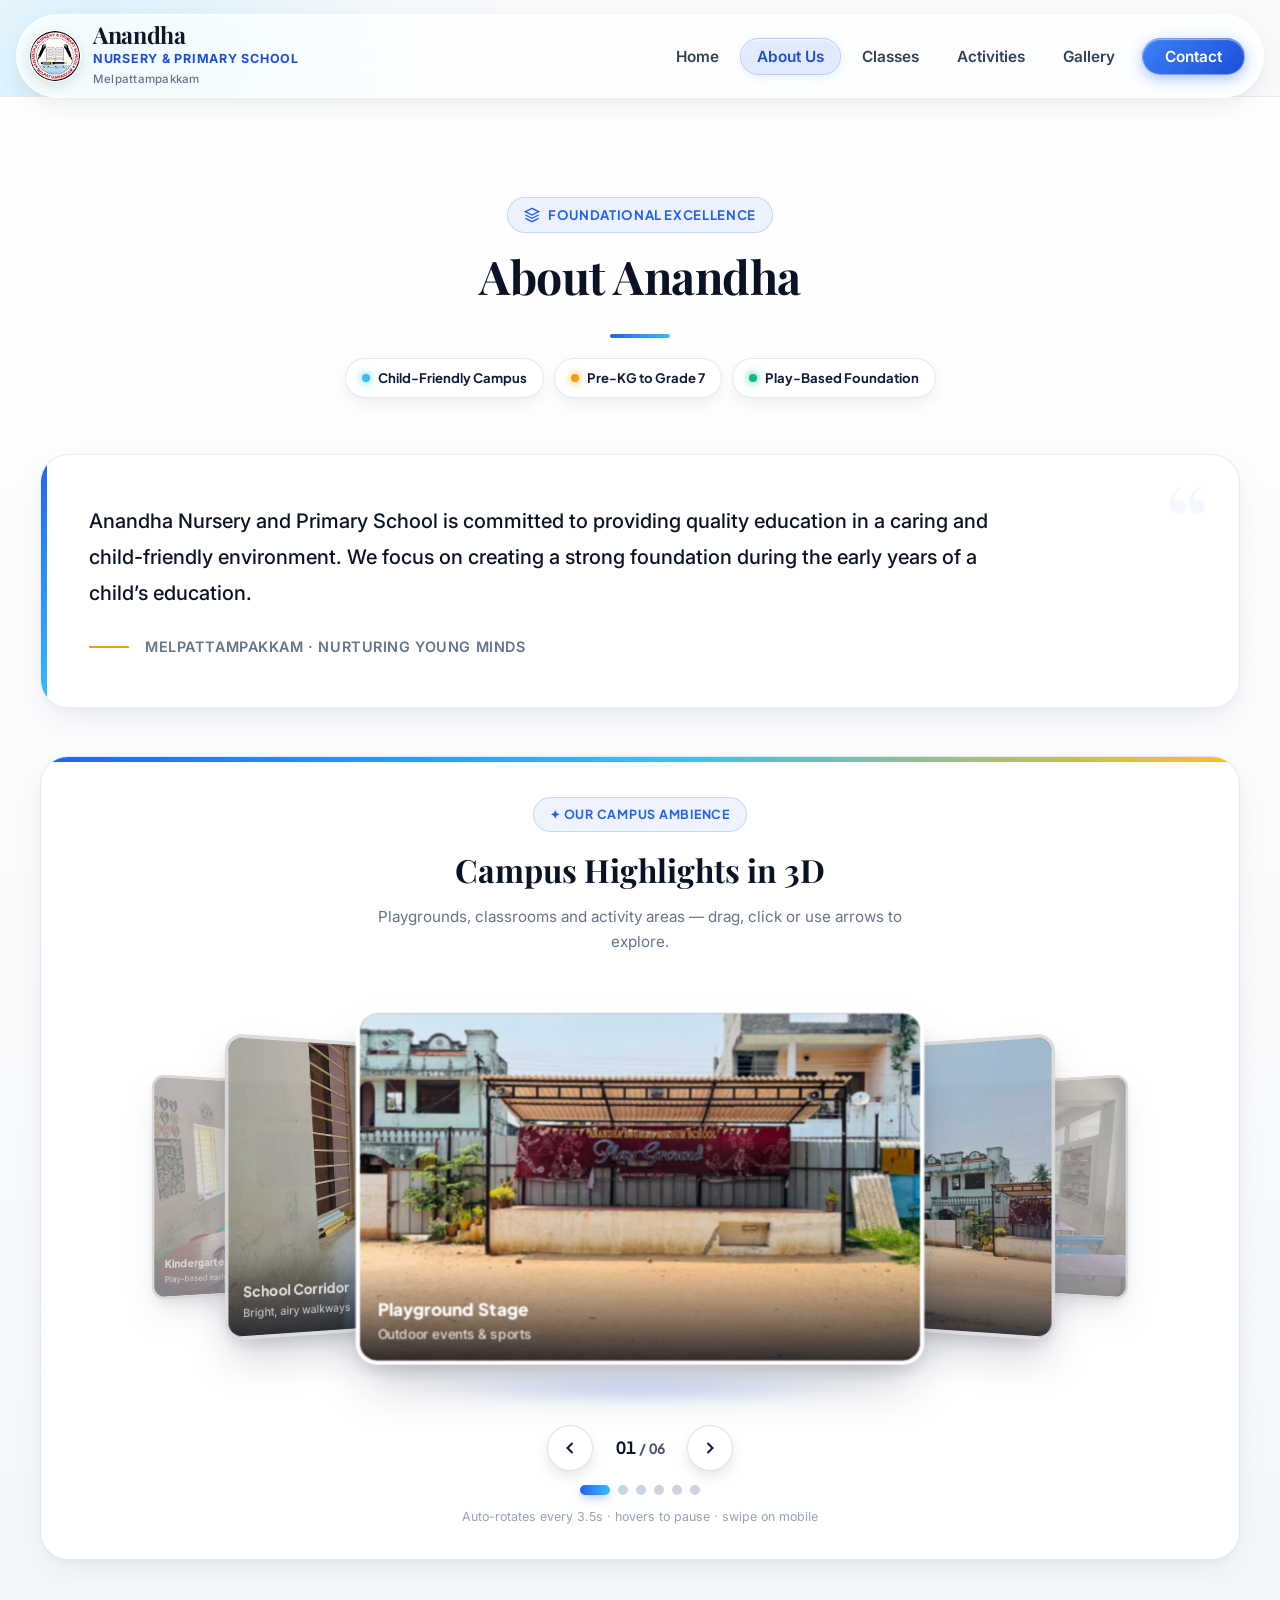
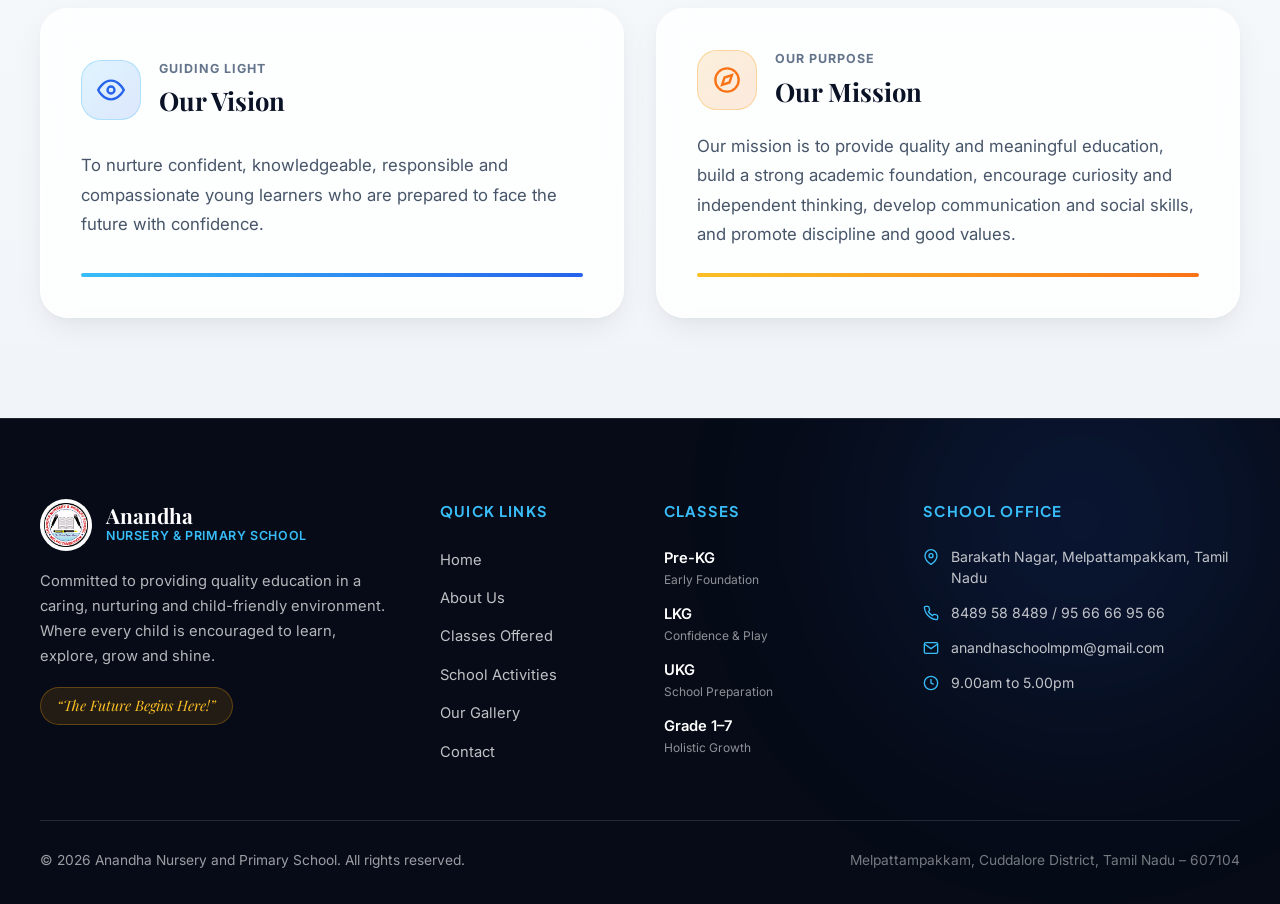
==== about.html @ ecd96bdb "Transform navigation bar into Apple iOS liquid glass floating capsule" ====
<!DOCTYPE html>
<html lang="en">
<head>
    <meta charset="UTF-8">
    <meta name="viewport" content="width=device-width, initial-scale=1.0">
    <meta name="description" content="About Anandha Nursery and Primary School in Melpattampakkam, Cuddalore District, Tamil Nadu. Our vision, mission, campus highlights and commitment to quality foundational education.">
    <title>About Us | Anandha Nursery and Primary School | Melpattampakkam</title>
    <!-- Google Fonts -->
    <link rel="preconnect" href="https://fonts.googleapis.com">
    <link rel="preconnect" href="https://fonts.gstatic.com" crossorigin>
    <link href="https://fonts.googleapis.com/css2?family=Inter:wght@300;400;500;600;700&family=Playfair+Display:ital,wght@0,600;0,700;0,800;1,600&family=Plus+Jakarta+Sans:wght@500;600;700;800&display=swap" rel="stylesheet">
    <link rel="stylesheet" href="style.css">
    <link rel="icon" type="image/jpeg" href="logo.jpeg">
    <style>
        /* Push content below fixed navbar on inner pages */
        .page-hero-spacer { height: 96px; }

        /* Uses global Apple iOS Liquid Glass Floating Capsule navbar from style.css */

        /* ============================================================
           ABOUT PAGE — Tagline badges row
           ============================================================ */
        .about-badges-row {
            display: flex;
            flex-wrap: wrap;
            justify-content: center;
            gap: 10px;
            margin-top: 20px;
        }
        .about-badge-pill {
            display: inline-flex;
            align-items: center;
            gap: 8px;
            background: #ffffff;
            border: 1px solid rgba(226, 232, 240, 0.9);
            border-radius: 9999px;
            padding: 8px 16px;
            font-family: 'Plus Jakarta Sans', sans-serif;
            font-size: 0.82rem;
            font-weight: 700;
            color: #0e1b38;
            box-shadow: 0 6px 18px -6px rgba(14, 27, 56, 0.12);
        }
        .about-badge-pill .badge-dot {
            width: 8px; height: 8px; border-radius: 50%; flex-shrink: 0;
        }
        .badge-dot.dot-sky { background: #38bdf8; box-shadow: 0 0 8px #38bdf8; }
        .badge-dot.dot-amber { background: #f59e0b; box-shadow: 0 0 8px #f59e0b; }
        .badge-dot.dot-green { background: #10b981; box-shadow: 0 0 8px #10b981; }

        /* ============================================================
           3D CIRCLING CAROUSEL — Coverflow / perspective carousel
           Place directly below intro text, above Vision & Mission.
           - Centered active image, angled/scaled previews left & right
           - Auto-rotate, arrows, dots, hover-pause, smooth 3D transforms
           ============================================================ */
        .campus-3d-wrap {
            position: relative;
            background: #ffffff;
            border: 1px solid rgba(226, 232, 240, 0.9);
            border-radius: 28px;
            padding: 40px 32px 32px;
            box-shadow: 0 12px 32px -6px rgba(14, 27, 56, 0.08), 0 4px 12px -2px rgba(14, 27, 56, 0.04);
            margin-bottom: 48px;
            overflow: hidden;
            text-align: center;
        }
        .campus-3d-wrap::before {
            content: '';
            position: absolute;
            top: 0; left: 0; right: 0;
            height: 5px;
            background: linear-gradient(90deg, #2563eb, #38bdf8, #fbbf24);
        }
        .campus-3d-kicker {
            display: inline-flex;
            align-items: center;
            gap: 8px;
            background: rgba(37, 99, 235, 0.08);
            border: 1px solid rgba(37, 99, 235, 0.2);
            border-radius: 9999px;
            padding: 6px 16px;
            font-family: 'Plus Jakarta Sans', sans-serif;
            font-size: 0.78rem;
            font-weight: 700;
            color: #2563eb;
            letter-spacing: 0.06em;
            text-transform: uppercase;
            margin-bottom: 12px;
        }
        .campus-3d-title {
            font-family: 'Playfair Display', Georgia, serif;
            font-size: clamp(1.5rem, 3vw, 2rem);
            font-weight: 700;
            color: #0a1226;
            margin-bottom: 8px;
        }
        .campus-3d-sub {
            font-size: 0.95rem;
            color: #64748b;
            max-width: 560px;
            margin: 0 auto 8px;
        }
        .cover-3d-viewport {
            position: relative;
            perspective: 1400px;
            -webkit-perspective: 1400px;
            height: 440px;
            margin: 12px auto 0;
            max-width: 980px;
            overflow: visible;
            touch-action: pan-y;
            outline: none;
        }
        .cover-3d-track {
            position: relative;
            width: 100%;
            height: 100%;
            transform-style: preserve-3d;
            -webkit-transform-style: preserve-3d;
        }
        .cover-3d-slide {
            position: absolute;
            top: 50%;
            left: 50%;
            width: min(520px, 68%);
            aspect-ratio: 16 / 10;
            transform: translate(-50%, -50%);
            border-radius: 20px;
            overflow: hidden;
            background: #0a1226;
            border: 4px solid #ffffff;
            box-shadow: 0 24px 48px -12px rgba(14, 27, 56, 0.28), 0 8px 16px -4px rgba(14, 27, 56, 0.12);
            transition: transform 0.8s cubic-bezier(0.16, 1, 0.3, 1),
                        opacity 0.8s cubic-bezier(0.16, 1, 0.3, 1),
                        filter 0.8s cubic-bezier(0.16, 1, 0.3, 1);
            will-change: transform, opacity, filter;
            cursor: pointer;
            user-select: none;
        }
        .cover-3d-slide img {
            width: 100%;
            height: 100%;
            object-fit: cover;
            display: block;
            pointer-events: none;
            -webkit-user-drag: none;
        }
        .cover-caption {
            position: absolute;
            left: 0; right: 0; bottom: 0;
            padding: 28px 16px 14px;
            background: linear-gradient(to top, rgba(6,11,23,0.82) 0%, rgba(6,11,23,0.35) 55%, transparent 100%);
            color: #fff;
            text-align: left;
            pointer-events: none;
        }
        .cover-caption span {
            display: block;
            font-family: 'Plus Jakarta Sans', sans-serif;
            font-size: 0.98rem;
            font-weight: 800;
            letter-spacing: 0.01em;
        }
        .cover-caption small {
            display: block;
            font-size: 0.76rem;
            font-weight: 500;
            color: rgba(255,255,255,0.82);
        }
        .cover-3d-slide[data-offset="0"] { cursor: default; }

        /* Floor reflection / glow under active slide */
        .cover-floor-glow {
            position: absolute;
            bottom: 6px;
            left: 50%;
            transform: translateX(-50%);
            width: min(460px, 60%);
            height: 26px;
            background: radial-gradient(ellipse at center, rgba(37,99,235,0.28) 0%, transparent 70%);
            filter: blur(8px);
            pointer-events: none;
        }

        /* Controls bar: arrows + counter + dots */
        .cover-controls {
            display: flex;
            align-items: center;
            justify-content: center;
            gap: 16px;
            margin-top: 18px;
            flex-wrap: wrap;
        }
        .cover-arrow {
            width: 46px; height: 46px;
            border-radius: 50%;
            background: #ffffff;
            border: 1px solid rgba(148,163,184,0.3);
            color: #0e1b38;
            display: inline-flex;
            align-items: center;
            justify-content: center;
            box-shadow: 0 6px 16px -4px rgba(14,27,56,0.18);
            transition: all 0.25s ease;
        }
        .cover-arrow:hover {
            background: linear-gradient(135deg, #2563eb 0%, #1e3a8a 100%);
            color: #fff;
            border-color: transparent;
            transform: translateY(-2px);
            box-shadow: 0 10px 22px -4px rgba(37,99,235,0.45);
        }
        .cover-counter {
            font-family: 'Plus Jakarta Sans', sans-serif;
            font-size: 0.88rem;
            font-weight: 700;
            color: #475569;
            min-width: 62px;
            font-variant-numeric: tabular-nums;
        }
        .cover-counter strong { color: #0a1226; font-size: 1.05rem; }
        .cover-dots {
            display: flex;
            align-items: center;
            justify-content: center;
            gap: 8px;
            margin-top: 14px;
            flex-wrap: wrap;
        }
        .cover-dot {
            width: 10px; height: 10px;
            border-radius: 9999px;
            background: #cbd5e1;
            transition: all 0.3s ease;
            padding: 0;
        }
        .cover-dot:hover { background: #93c5fd; transform: scale(1.15); }
        .cover-dot.active {
            width: 30px;
            background: linear-gradient(90deg, #2563eb, #38bdf8);
            box-shadow: 0 4px 10px -2px rgba(37,99,235,0.5);
        }
        .cover-hint {
            margin-top: 12px;
            font-size: 0.78rem;
            color: #94a3b8;
        }

        /* Responsive */
        @media (max-width: 860px) {
            .cover-3d-viewport { height: 360px; }
            .cover-3d-slide { width: min(440px, 74%); }
            .campus-3d-wrap { padding: 32px 18px 26px; }
        }
        @media (max-width: 560px) {
            .cover-3d-viewport { height: 300px; }
            .cover-3d-slide {
                width: 82%;
                border-width: 3px;
                border-radius: 16px;
            }
            .cover-caption { padding: 22px 12px 10px; }
            .cover-caption span { font-size: 0.86rem; }
            .cover-caption small { font-size: 0.7rem; }
            .cover-arrow { width: 42px; height: 42px; }
            .campus-3d-wrap { border-radius: 20px; margin-bottom: 36px; }
            .about-badges-row { gap: 8px; }
            .about-badge-pill { font-size: 0.76rem; padding: 7px 13px; }
        }
        @media (prefers-reduced-motion: reduce) {
            .cover-3d-slide { transition-duration: 0.01ms !important; }
        }
    </style>
</head>
<body>
    <!-- Background Ambient Glow Blobs -->
    <div class="ambient-glow glow-blob-1" aria-hidden="true"></div>
    <div class="ambient-glow glow-blob-2" aria-hidden="true"></div>
    <div class="ambient-glow glow-blob-3" aria-hidden="true"></div>

    <!-- ============ 1. NAVIGATION BAR (fixed header) ============ -->
    <header class="site-header" id="siteHeader">
        <div class="nav-container">
            <a href="index.html" class="brand-link" aria-label="Anandha Nursery &amp; Primary School Home">
                <div class="brand-logo-frame">
                    <!-- PLACEHOLDER: replace "logo.jpeg" with your logo asset path -->
                    <img src="logo.jpeg" alt="Anandha Nursery &amp; Primary School Logo" class="brand-logo">
                </div>
                <div class="brand-text">
                    <span class="brand-title">Anandha</span>
                    <span class="brand-subtitle">Nursery &amp; Primary School</span>
                    <span class="brand-location">Melpattampakkam</span>
                </div>
            </a>

            <!-- Desktop Navigation -->
            <nav class="desktop-nav" aria-label="Primary Navigation">
                <ul class="nav-links">
                    <li><a href="index.html" class="nav-link">Home</a></li>
                    <li><a href="about.html" class="nav-link active" aria-current="page">About Us</a></li>
                    <li><a href="classes.html" class="nav-link">Classes</a></li>
                    <li><a href="activities.html" class="nav-link">Activities</a></li>
                    <li><a href="gallery.html" class="nav-link">Gallery</a></li>
                    <li><a href="contact.html" class="nav-link nav-contact-btn">Contact</a></li>
                </ul>
            </nav>

            <!-- Mobile Hamburger Button -->
            <button type="button" class="mobile-menu-toggle" id="mobileMenuToggle" aria-expanded="false" aria-controls="mobileNav" aria-label="Toggle mobile navigation menu">
                <span class="hamburger-bar"></span>
                <span class="hamburger-bar"></span>
                <span class="hamburger-bar"></span>
            </button>
        </div>

        <!-- Mobile Navigation Drawer -->
        <div class="mobile-nav-drawer" id="mobileNav" aria-hidden="true">
            <div class="mobile-nav-inner">
                <div class="mobile-nav-brand">
                    <!-- PLACEHOLDER: replace "logo.jpeg" with your logo asset path -->
                    <img src="logo.jpeg" alt="School Logo" class="mobile-brand-logo">
                    <div>
                        <div class="mobile-brand-title">Anandha School</div>
                        <div class="mobile-brand-sub">Melpattampakkam</div>
                    </div>
                </div>
                <ul class="mobile-nav-links">
                    <li><a href="index.html" class="mobile-nav-link">Home</a></li>
                    <li><a href="about.html" class="mobile-nav-link">About Us</a></li>
                    <li><a href="classes.html" class="mobile-nav-link">Classes</a></li>
                    <li><a href="activities.html" class="mobile-nav-link">Activities</a></li>
                    <li><a href="gallery.html" class="mobile-nav-link">Gallery</a></li>
                    <li><a href="contact.html" class="mobile-nav-link mobile-contact-link">Contact Us</a></li>
                </ul>
                <div class="mobile-nav-footer">
                    <p class="mobile-motto">“The Future Begins Here!”</p>
                    <p class="mobile-timing">Mon – Sat: 9.00am – 5.00pm</p>
                </div>
            </div>
        </div>
    </header>

    <!-- Spacer to offset fixed navbar height -->
    <div class="page-hero-spacer" aria-hidden="true"></div>

    <main id="mainContent">
        <!-- ============ 2. ABOUT ANANDHA SECTION (intro header + quote) ============ -->
        <section id="about" class="section about-section" aria-labelledby="aboutHeading">
            <div class="section-container">
                <div class="section-header reveal-item">
                    <div class="section-tag">
                        <svg class="tag-icon" viewBox="0 0 24 24" width="16" height="16" fill="none" stroke="currentColor" stroke-width="2">
                            <path d="M12 2L2 7l10 5 10-5-10-5zM2 17l10 5 10-5M2 12l10 5 10-5"/>
                        </svg>
                        <span>Foundational Excellence</span>
                    </div>
                    <h1 class="section-title" id="aboutHeading">About Anandha</h1>
                    <div class="title-underline"></div>
                    <!-- Tagline badges -->
                    <div class="about-badges-row" aria-label="School highlights">
                        <span class="about-badge-pill"><span class="badge-dot dot-sky"></span>Child-Friendly Campus</span>
                        <span class="about-badge-pill"><span class="badge-dot dot-amber"></span>Pre-KG to Grade 7</span>
                        <span class="about-badge-pill"><span class="badge-dot dot-green"></span>Play-Based Foundation</span>
                    </div>
                </div>

                <div class="about-hero-card reveal-item">
                    <div class="about-quote-mark" aria-hidden="true">“</div>
                    <p class="about-lead-text">
                        Anandha Nursery and Primary School is committed to providing quality education in a caring and child-friendly environment. We focus on creating a strong foundation during the early years of a child’s education.
                    </p>
                    <div class="about-signature">
                        <div class="signature-line"></div>
                        <span class="signature-text">Melpattampakkam · Nurturing Young Minds</span>
                    </div>
                </div>

                <!-- ============ 3. 3D CIRCLING CAROUSEL (directly below intro, above Vision/Mission) ============ -->
                <div class="campus-3d-wrap reveal-item">
                    <span class="campus-3d-kicker">✦ Our Campus Ambience</span>
                    <h2 class="campus-3d-title">Campus Highlights in 3D</h2>
                    <p class="campus-3d-sub">Playgrounds, classrooms and activity areas — drag, click or use arrows to explore.</p>

                    <div class="cover-3d-viewport" id="coverViewport" tabindex="0" role="region" aria-roledescription="carousel" aria-label="School campus highlights 3D carousel">
                        <div class="cover-3d-track" id="coverTrack">
                            <!-- PLACEHOLDER IMAGES: replace each src below with your own asset path.
                                 Example: src="images/your-photo.jpg". Keep alt text meaningful. -->

                            <!-- Slide 1: Playground stage -->
                            <!-- PLACEHOLDER: replace "images/ambience/001.jpeg" with your asset path -->
                            <div class="cover-3d-slide" data-index="0" role="group" aria-roledescription="slide" aria-label="1 of 6: Playground stage">
                                <img src="images/ambience/001.jpeg" alt="Anandha School playground stage for outdoor events and sports" loading="eager" onerror="this.src='logo.jpeg'">
                                <div class="cover-caption"><span>Playground Stage</span><small>Outdoor events &amp; sports</small></div>
                            </div>
                            <!-- Slide 2: Open play area -->
                            <!-- PLACEHOLDER: replace "images/ambience/002.jpeg" with your asset path -->
                            <div class="cover-3d-slide" data-index="1" role="group" aria-roledescription="slide" aria-label="2 of 6: Open play area">
                                <img src="images/ambience/002.jpeg" alt="Open school play ground with shade trees and activity mural wall" loading="lazy" onerror="this.src='logo.jpeg'">
                                <div class="cover-caption"><span>Open Play Area</span><small>Safe space to run &amp; play</small></div>
                            </div>
                            <!-- Slide 3: Primary classroom -->
                            <!-- PLACEHOLDER: replace "images/ambience/003.jpeg" with your asset path -->
                            <div class="cover-3d-slide" data-index="2" role="group" aria-roledescription="slide" aria-label="3 of 6: Primary classroom">
                                <img src="images/ambience/003.jpeg" alt="Bright primary classroom with blackboard and study desks" loading="lazy" onerror="this.src='logo.jpeg'">
                                <div class="cover-caption"><span>Primary Classroom</span><small>Focused learning space</small></div>
                            </div>
                            <!-- Slide 4: Learning classroom -->
                            <!-- PLACEHOLDER: replace "images/ambience/004.jpeg" with your asset path -->
                            <div class="cover-3d-slide" data-index="3" role="group" aria-roledescription="slide" aria-label="4 of 6: Learning classroom">
                                <img src="images/ambience/004.jpeg" alt="Colourful classroom walls with charts and learning materials" loading="lazy" onerror="this.src='logo.jpeg'">
                                <div class="cover-caption"><span>Learning Classroom</span><small>Charts, colour &amp; curiosity</small></div>
                            </div>
                            <!-- Slide 5: Kindergarten activity room -->
                            <!-- PLACEHOLDER: replace "images/ambience/005.jpeg" with your asset path -->
                            <div class="cover-3d-slide" data-index="4" role="group" aria-roledescription="slide" aria-label="5 of 6: Kindergarten activity room">
                                <img src="images/ambience/005.jpeg" alt="Kindergarten activity room with round tables and tiny chairs" loading="lazy" onerror="this.src='logo.jpeg'">
                                <div class="cover-caption"><span>Kindergarten Room</span><small>Play-based early learning</small></div>
                            </div>
                            <!-- Slide 6: School corridor -->
                            <!-- PLACEHOLDER: replace "images/ambience/006.jpeg" with your asset path -->
                            <div class="cover-3d-slide" data-index="5" role="group" aria-roledescription="slide" aria-label="6 of 6: School corridor">
                                <img src="images/ambience/006.jpeg" alt="Clean airy school corridor connecting classrooms" loading="lazy" onerror="this.src='logo.jpeg'">
                                <div class="cover-caption"><span>School Corridor</span><small>Bright, airy walkways</small></div>
                            </div>
                        </div>
                        <div class="cover-floor-glow" aria-hidden="true"></div>
                    </div>

                    <!-- Manual navigation: arrows + counter -->
                    <div class="cover-controls">
                        <button type="button" class="cover-arrow" id="coverPrev" aria-label="Show previous campus photo">
                            <svg viewBox="0 0 24 24" width="20" height="20" fill="none" stroke="currentColor" stroke-width="2.5"><path d="M15 18l-6-6 6-6"/></svg>
                        </button>
                        <div class="cover-counter" aria-live="polite"><strong id="coverCurrent">01</strong> / <span id="coverTotal">06</span></div>
                        <button type="button" class="cover-arrow" id="coverNext" aria-label="Show next campus photo">
                            <svg viewBox="0 0 24 24" width="20" height="20" fill="none" stroke="currentColor" stroke-width="2.5"><path d="M9 18l6-6-6-6"/></svg>
                        </button>
                    </div>
                    <!-- Dots (built by JS, one per slide) -->
                    <div class="cover-dots" id="coverDots" role="tablist" aria-label="Choose campus photo"></div>
                    <p class="cover-hint">Auto-rotates every 3.5s · hovers to pause · swipe on mobile</p>
                </div>

                <!-- ============ 4. OUR VISION & OUR MISSION (side-by-side cards) ============ -->
                <div class="vision-mission-grid">
                    <!-- Vision Card -->
                    <div class="pillar-card vision-card reveal-item">
                        <div class="pillar-card-glow" aria-hidden="true"></div>
                        <div class="pillar-header">
                            <div class="pillar-icon-box vision-icon-box">
                                <svg viewBox="0 0 24 24" width="28" height="28" fill="none" stroke="currentColor" stroke-width="2">
                                    <circle cx="12" cy="12" r="3"/>
                                    <path d="M1 12s4-8 11-8 11 8 11 8-4 8-11 8-11-8-11-8z"/>
                                </svg>
                            </div>
                            <div class="pillar-title-group">
                                <span class="pillar-pretitle">Guiding Light</span>
                                <h2 class="pillar-title">Our Vision</h2>
                            </div>
                        </div>
                        <p class="pillar-description">
                            To nurture confident, knowledgeable, responsible and compassionate young learners who are prepared to face the future with confidence.
                        </p>
                        <div class="pillar-accent-bar vision-bar"></div>
                    </div>

                    <!-- Mission Card -->
                    <div class="pillar-card mission-card reveal-item">
                        <div class="pillar-card-glow" aria-hidden="true"></div>
                        <div class="pillar-header">
                            <div class="pillar-icon-box mission-icon-box">
                                <svg viewBox="0 0 24 24" width="28" height="28" fill="none" stroke="currentColor" stroke-width="2">
                                    <circle cx="12" cy="12" r="10"/>
                                    <polygon points="16.24 7.76 14.12 14.12 7.76 16.24 9.88 9.88 16.24 7.76"/>
                                </svg>
                            </div>
                            <div class="pillar-title-group">
                                <span class="pillar-pretitle">Our Purpose</span>
                                <h2 class="pillar-title">Our Mission</h2>
                            </div>
                        </div>
                        <p class="pillar-description">
                            Our mission is to provide quality and meaningful education, build a strong academic foundation, encourage curiosity and independent thinking, develop communication and social skills, and promote discipline and good values.
                        </p>
                        <div class="pillar-accent-bar mission-bar"></div>
                    </div>
                </div>
            </div>
        </section>
    </main>

    <!-- ============ 5. FOOTER (quick links, classes, contact, copyright) ============ -->
    <footer class="site-footer">
        <div class="footer-ambient" aria-hidden="true"></div>
        <div class="footer-inner">
            <div class="footer-grid">
                <!-- Col 1: Identity -->
                <div class="footer-col footer-col-identity">
                    <div class="footer-brand">
                        <div class="footer-logo-frame">
                            <!-- PLACEHOLDER: replace "logo.jpeg" with your logo asset path -->
                            <img src="logo.jpeg" alt="Anandha Nursery and Primary School Logo" class="footer-logo">
                        </div>
                        <div>
                            <h3 class="footer-brand-title">Anandha</h3>
                            <p class="footer-brand-subtitle">Nursery &amp; Primary School</p>
                        </div>
                    </div>
                    <p class="footer-description">
                        Committed to providing quality education in a caring, nurturing and child-friendly environment. Where every child is encouraged to learn, explore, grow and shine.
                    </p>
                    <div class="footer-motto-badge">
                        <span>“The Future Begins Here!”</span>
                    </div>
                </div>

                <!-- Col 2: Navigation -->
                <div class="footer-col">
                    <h4 class="footer-heading">Quick Links</h4>
                    <ul class="footer-links">
                        <li><a href="index.html">Home</a></li>
                        <li><a href="about.html">About Us</a></li>
                        <li><a href="classes.html">Classes Offered</a></li>
                        <li><a href="activities.html">School Activities</a></li>
                        <li><a href="gallery.html">Our Gallery</a></li>
                        <li><a href="contact.html">Contact</a></li>
                    </ul>
                </div>

                <!-- Col 3: Academic Levels -->
                <div class="footer-col">
                    <h4 class="footer-heading">Classes</h4>
                    <ul class="footer-class-list">
                        <li><span>Pre-KG</span> <small>Early Foundation</small></li>
                        <li><span>LKG</span> <small>Confidence &amp; Play</small></li>
                        <li><span>UKG</span> <small>School Preparation</small></li>
                        <li><span>Grade 1–7</span> <small>Holistic Growth</small></li>
                    </ul>
                </div>

                <!-- Col 4: Contact Summary -->
                <div class="footer-col">
                    <h4 class="footer-heading">School Office</h4>
                    <div class="footer-contact-items">
                        <div class="footer-contact-row">
                            <svg viewBox="0 0 24 24" width="16" height="16" fill="none" stroke="currentColor" stroke-width="2">
                                <path d="M21 10c0 7-9 13-9 13s-9-6-9-13a9 9 0 0 1 18 0z"/>
                                <circle cx="12" cy="10" r="3"/>
                            </svg>
                            <span>Barakath Nagar, Melpattampakkam, Tamil Nadu</span>
                        </div>
                        <div class="footer-contact-row">
                            <svg viewBox="0 0 24 24" width="16" height="16" fill="none" stroke="currentColor" stroke-width="2">
                                <path d="M22 16.92v3a2 2 0 0 1-2.18 2 19.79 19.79 0 0 1-8.63-3.07 19.5 19.5 0 0 1-6-6 19.79 19.79 0 0 1-3.07-8.67A2 2 0 0 1 4.11 2h3a2 2 0 0 1 2 1.72 12.84 12.84 0 0 0 .7 2.81 2 2 0 0 1-.45 2.11L8.09 9.91a16 16 0 0 0 6 6l1.27-1.27a2 2 0 0 1 2.11-.45 12.84 12.84 0 0 0 2.81.7A2 2 0 0 1 22 16.92z"/>
                            </svg>
                            <span>8489 58 8489 / 95 66 66 95 66</span>
                        </div>
                        <div class="footer-contact-row">
                            <svg viewBox="0 0 24 24" width="16" height="16" fill="none" stroke="currentColor" stroke-width="2">
                                <path d="M4 4h16c1.1 0 2 .9 2 2v12c0 1.1-.9 2-2 2H4c-1.1 0-2-.9-2-2V6c0-1.1.9-2 2-2z"/>
                                <polyline points="22,6 12,13 2,6"/>
                            </svg>
                            <span>anandhaschoolmpm@gmail.com</span>
                        </div>
                        <div class="footer-contact-row">
                            <svg viewBox="0 0 24 24" width="16" height="16" fill="none" stroke="currentColor" stroke-width="2">
                                <circle cx="12" cy="12" r="10"/>
                                <polyline points="12 6 12 12 16 14"/>
                            </svg>
                            <span>9.00am to 5.00pm</span>
                        </div>
                    </div>
                </div>
            </div>

            <div class="footer-bottom-bar">
                <p>&copy; 2026 Anandha Nursery and Primary School. All rights reserved.</p>
                <div class="footer-bottom-tagline">Melpattampakkam, Cuddalore District, Tamil Nadu – 607104</div>
            </div>
        </div>
    </footer>

    <!-- Floating Scroll-to-Top Button -->
    <button type="button" class="scroll-top-btn" id="scrollTopBtn" aria-label="Scroll back to top">
        <svg viewBox="0 0 24 24" width="20" height="20" fill="none" stroke="currentColor" stroke-width="2.5">
            <path d="M18 15l-6-6-6 6"/>
        </svg>
    </button>

    <script src="script.js"></script>
    <script>
    /* ============================================================
       3D CIRCLING CAROUSEL — coverflow logic
       - Auto-rotates every 3.5s, pauses on hover/focus/touch
       - Arrows, dots, keyboard, swipe, click-to-focus side slides
       ============================================================ */
    (function () {
        'use strict';
        var viewport = document.getElementById('coverViewport');
        var slides = Array.prototype.slice.call(document.querySelectorAll('.cover-3d-slide'));
        var prevBtn = document.getElementById('coverPrev');
        var nextBtn = document.getElementById('coverNext');
        var dotsWrap = document.getElementById('coverDots');
        var currentEl = document.getElementById('coverCurrent');
        var totalEl = document.getElementById('coverTotal');
        if (!viewport || !slides.length) return;

        var total = slides.length;
        var active = 0;
        var AUTOPLAY_MS = 3500;
        var timer = null;
        var reduceMotion = window.matchMedia('(prefers-reduced-motion: reduce)').matches;

        function mod(n, m) { return ((n % m) + m) % m; }
        function pad(n) { return (n < 10 ? '0' : '') + n; }

        // Build dots
        var dots = slides.map(function (_, i) {
            var d = document.createElement('button');
            d.type = 'button';
            d.className = 'cover-dot' + (i === 0 ? ' active' : '');
            d.setAttribute('role', 'tab');
            d.setAttribute('aria-label', 'Go to photo ' + (i + 1));
            d.addEventListener('click', function () { goTo(i); restart(); });
            dotsWrap.appendChild(d);
            return d;
        });
        if (totalEl) totalEl.textContent = pad(total);

        function gaps() {
            var w = window.innerWidth;
            if (w < 560) return { g1: 118, g2: 196 };
            if (w < 860) return { g1: 160, g2: 280 };
            return { g1: 205, g2: 365 };
        }

        function render() {
            var g = gaps();
            slides.forEach(function (s, i) {
                var off = mod(i - active, total);
                if (off > total / 2) off -= total; // -3..3 for 6 slides
                s.dataset.offset = off;
                s.setAttribute('aria-hidden', off === 0 ? 'false' : 'true');
                if (off === 0) {
                    s.style.transform = 'translate(-50%,-50%) translateZ(120px) rotateY(0deg) scale(1)';
                    s.style.zIndex = '10'; s.style.opacity = '1';
                    s.style.filter = 'brightness(1)'; s.style.pointerEvents = 'auto';
                } else if (off === 1) {
                    s.style.transform = 'translate(calc(-50% + ' + g.g1 + 'px),-50%) translateZ(-40px) rotateY(-38deg) scale(0.88)';
                    s.style.zIndex = '5'; s.style.opacity = '0.92';
                    s.style.filter = 'brightness(0.85)'; s.style.pointerEvents = 'auto';
                } else if (off === -1) {
                    s.style.transform = 'translate(calc(-50% - ' + g.g1 + 'px),-50%) translateZ(-40px) rotateY(38deg) scale(0.88)';
                    s.style.zIndex = '5'; s.style.opacity = '0.92';
                    s.style.filter = 'brightness(0.85)'; s.style.pointerEvents = 'auto';
                } else if (off === 2) {
                    s.style.transform = 'translate(calc(-50% + ' + g.g2 + 'px),-50%) translateZ(-140px) rotateY(-46deg) scale(0.7)';
                    s.style.zIndex = '2'; s.style.opacity = '0.5';
                    s.style.filter = 'brightness(0.7)'; s.style.pointerEvents = 'auto';
                } else if (off === -2) {
                    s.style.transform = 'translate(calc(-50% - ' + g.g2 + 'px),-50%) translateZ(-140px) rotateY(46deg) scale(0.7)';
                    s.style.zIndex = '2'; s.style.opacity = '0.5';
                    s.style.filter = 'brightness(0.7)'; s.style.pointerEvents = 'auto';
                } else {
                    // far/back slide (6th) — tucked behind, invisible
                    s.style.transform = 'translate(-50%,-50%) translateZ(-320px) scale(0.5)';
                    s.style.zIndex = '0'; s.style.opacity = '0';
                    s.style.filter = 'blur(2px) brightness(0.6)'; s.style.pointerEvents = 'none';
                }
            });
            dots.forEach(function (d, i) { d.classList.toggle('active', i === active); });
            if (currentEl) currentEl.textContent = pad(active + 1);
        }

        function goTo(i) { active = mod(i, total); render(); }
        function next() { goTo(active + 1); }
        function prev() { goTo(active - 1); }

        function start() {
            if (reduceMotion || timer) return;
            timer = setInterval(next, AUTOPLAY_MS);
        }
        function stop() { if (timer) { clearInterval(timer); timer = null; } }
        function restart() { stop(); start(); }

        // Arrows
        if (prevBtn) prevBtn.addEventListener('click', function () { prev(); restart(); });
        if (nextBtn) nextBtn.addEventListener('click', function () { next(); restart(); });

        // Click a side preview to bring it to center
        slides.forEach(function (s, i) {
            s.addEventListener('click', function () { if (i !== active) { goTo(i); restart(); } });
        });

        // Hover-pause (desktop) + focus-pause (a11y)
        viewport.addEventListener('mouseenter', stop);
        viewport.addEventListener('mouseleave', start);
        viewport.addEventListener('focusin', stop);
        viewport.addEventListener('focusout', start);

        // Keyboard
        viewport.addEventListener('keydown', function (e) {
            if (e.key === 'ArrowRight') { next(); restart(); }
            else if (e.key === 'ArrowLeft') { prev(); restart(); }
        });

        // Touch swipe
        var startX = 0, dx = 0, touching = false;
        viewport.addEventListener('touchstart', function (e) {
            touching = true; startX = e.touches[0].clientX; dx = 0; stop();
        }, { passive: true });
        viewport.addEventListener('touchmove', function (e) {
            if (touching) dx = e.touches[0].clientX - startX;
        }, { passive: true });
        viewport.addEventListener('touchend', function () {
            touching = false;
            if (Math.abs(dx) > 40) { if (dx < 0) next(); else prev(); }
            start();
        });

        window.addEventListener('resize', render);
        render();
        start();
    })();
    </script>
</body>
</html>
---- style.css ----
/* ==========================================================================
   ANANDHA NURSERY & PRIMARY SCHOOL - MODERN 2026 STYLESHEET
   Location: Melpattampakkam, Cuddalore District, Tamil Nadu – 607104
   Design: Educational + Trust + Childhood + Growth + Modern Glassmorphism
   ========================================================================== */

/* --------------------------------------------------------------------------
   1. CSS Custom Properties / Design Tokens
   -------------------------------------------------------------------------- */
:root {
    /* Color Palette */
    --navy-950: #060b17;
    --navy-900: #0a1226;
    --navy-850: #0e1b38;
    --navy-800: #14244b;
    --navy-700: #1e3a8a;
    --royal-blue: #2563eb;
    --royal-hover: #1d4ed8;
    --sky-blue: #38bdf8;
    --sky-light: #e0f2fe;
    --sky-glow: rgba(56, 189, 248, 0.28);
    
    /* Warm Accents (Subtle, balanced) */
    --accent-amber: #f59e0b;
    --accent-gold: #fbbf24;
    --accent-orange: #f97316;
    --accent-warm-glow: rgba(245, 158, 11, 0.22);
    
    /* Fresh Educational Accents */
    --accent-emerald: #10b981;
    --emerald-light: #ecfdf5;
    
    /* Neutral Surfaces */
    --canvas-bg: #f8fafc;
    --surface-white: #ffffff;
    --surface-alt: #f1f5f9;
    --text-primary: #0f172a;
    --text-secondary: #475569;
    --text-muted: #64748b;
    --text-light: #94a3b8;
    --border-light: rgba(148, 163, 184, 0.22);
    --border-subtle: rgba(226, 232, 240, 0.8);
    
    /* Glassmorphism Tokens */
    --hero-glass-bg: rgba(255, 255, 255, 0.10);
    --hero-glass-border: rgba(255, 255, 255, 0.22);
    --hero-glass-shadow: 0 30px 60px -15px rgba(0, 0, 0, 0.45), inset 0 1px 1px rgba(255, 255, 255, 0.25);
    
    --card-glass-bg: rgba(255, 255, 255, 0.82);
    --card-glass-border: rgba(255, 255, 255, 0.9);
    --card-glass-shadow: 0 12px 32px -6px rgba(14, 27, 56, 0.08), 0 4px 12px -2px rgba(14, 27, 56, 0.04);
    --card-hover-shadow: 0 24px 48px -10px rgba(14, 27, 56, 0.14), 0 8px 16px -4px rgba(14, 27, 56, 0.06);

    /* Typography */
    --font-heading: 'Playfair Display', Georgia, serif;
    --font-body: 'Inter', -apple-system, BlinkMacSystemFont, 'Segoe UI', Roboto, sans-serif;
    --font-display: 'Plus Jakarta Sans', sans-serif;

    /* Spacing & Transitions */
    --radius-sm: 8px;
    --radius-md: 14px;
    --radius-lg: 20px;
    --radius-xl: 28px;
    --radius-full: 9999px;
    
    --transition-fast: 0.2s cubic-bezier(0.16, 1, 0.3, 1);
    --transition-smooth: 0.35s cubic-bezier(0.16, 1, 0.3, 1);
    --transition-bounce: 0.5s cubic-bezier(0.34, 1.56, 0.64, 1);
}

/* --------------------------------------------------------------------------
   2. Reset & Global Styles
   -------------------------------------------------------------------------- */
*, *::before, *::after {
    margin: 0;
    padding: 0;
    box-sizing: border-box;
}

html {
    scroll-behavior: smooth;
    font-size: 16px;
    -webkit-text-size-adjust: 100%;
}

/* Offset sticky/fixed navbar on anchor jump & smooth scroll */
#home,
#about,
#classes,
#activities,
#contact,
.section[id] {
    scroll-margin-top: 88px;
}

body {
    font-family: var(--font-body);
    font-size: 1rem;
    line-height: 1.65;
    color: var(--text-primary);
    background-color: var(--canvas-bg);
    overflow-x: hidden;
    position: relative;
    -webkit-font-smoothing: antialiased;
    -moz-osx-font-smoothing: grayscale;
}

/* Selection */
::selection {
    background: var(--sky-blue);
    color: var(--navy-950);
}

img {
    max-width: 100%;
    height: auto;
    display: block;
}

a {
    color: inherit;
    text-decoration: none;
    transition: var(--transition-fast);
}

button {
    font-family: inherit;
    cursor: pointer;
    border: none;
    background: none;
    outline: none;
}

ul {
    list-style: none;
}

/* Accessibility Focus Outline */
:focus-visible {
    outline: 2px solid var(--royal-blue);
    outline-offset: 3px;
    border-radius: var(--radius-sm);
}

/* --------------------------------------------------------------------------
   3. Ambient Decorative Glow Blobs
   -------------------------------------------------------------------------- */
.ambient-glow {
    position: fixed;
    border-radius: 50%;
    filter: blur(120px);
    pointer-events: none;
    z-index: 0;
    opacity: 0.35;
    transition: transform 10s ease-in-out;
}

.glow-blob-1 {
    width: 500px;
    height: 500px;
    background: radial-gradient(circle, var(--sky-blue) 0%, rgba(56, 189, 248, 0) 70%);
    top: -150px;
    left: -150px;
    animation: driftBlobOne 22s infinite alternate ease-in-out;
}

.glow-blob-2 {
    width: 550px;
    height: 550px;
    background: radial-gradient(circle, var(--royal-blue) 0%, rgba(37, 99, 235, 0) 70%);
    top: 35%;
    right: -200px;
    animation: driftBlobTwo 26s infinite alternate ease-in-out;
}

.glow-blob-3 {
    width: 450px;
    height: 450px;
    background: radial-gradient(circle, var(--accent-amber) 0%, rgba(245, 158, 11, 0) 70%);
    bottom: 10%;
    left: -100px;
    opacity: 0.2;
    animation: driftBlobOne 20s infinite alternate-reverse ease-in-out;
}

@keyframes driftBlobOne {
    0% { transform: translate(0, 0) scale(1); }
    50% { transform: translate(60px, 80px) scale(1.1); }
    100% { transform: translate(-40px, 40px) scale(0.95); }
}

@keyframes driftBlobTwo {
    0% { transform: translate(0, 0) scale(1); }
    50% { transform: translate(-80px, -60px) scale(1.08); }
    100% { transform: translate(40px, -30px) scale(0.92); }
}

/* --------------------------------------------------------------------------
   4. Global Header / Navbar — Apple iOS Liquid Glass Floating Capsule
   Dynamic Island inspired floating pill with rich refraction, specular rim & blur
   -------------------------------------------------------------------------- */
.site-header,
.navbar {
    position: fixed;
    top: 14px;
    left: 50%;
    transform: translateX(-50%);
    width: calc(100% - 32px);
    max-width: 1280px;
    z-index: 1000;
    padding: 0;
    border-radius: 9999px;
    background: rgba(255, 255, 255, 0.72);
    backdrop-filter: blur(28px) saturate(190%) contrast(100%);
    -webkit-backdrop-filter: blur(28px) saturate(190%) contrast(100%);
    border: 1px solid rgba(255, 255, 255, 0.65);
    box-shadow: 
        0 10px 32px -4px rgba(15, 23, 42, 0.08),
        0 4px 12px -2px rgba(15, 23, 42, 0.04),
        inset 0 1px 1.5px 0 rgba(255, 255, 255, 0.9),
        inset 0 -1px 1px 0 rgba(255, 255, 255, 0.3);
    transition: all 0.4s cubic-bezier(0.16, 1, 0.3, 1);
}

/* Specular Liquid Top Sheen */
.site-header::before,
.navbar::before {
    content: '';
    position: absolute;
    top: 0;
    left: 12%;
    right: 12%;
    height: 1px;
    background: linear-gradient(90deg, transparent, rgba(255, 255, 255, 0.9) 50%, transparent);
    pointer-events: none;
    border-radius: 9999px;
}

.nav-container {
    width: 100%;
    margin: 0 auto;
    display: flex;
    align-items: center;
    justify-content: space-between;
    padding: 8px 18px 8px 12px;
    background: transparent;
    border: none;
    border-radius: 9999px;
    box-shadow: none;
    transition: padding 0.35s ease;
}

/* Header Scrolled State — refined frosted liquid glass depth */
.site-header.scrolled,
.navbar.scrolled {
    top: 10px;
    background: rgba(255, 255, 255, 0.84);
    backdrop-filter: blur(32px) saturate(200%);
    -webkit-backdrop-filter: blur(32px) saturate(200%);
    border-color: rgba(255, 255, 255, 0.8);
    box-shadow: 
        0 14px 38px -4px rgba(15, 23, 42, 0.12),
        0 6px 16px -2px rgba(15, 23, 42, 0.06),
        inset 0 1px 2px 0 rgba(255, 255, 255, 0.95),
        inset 0 -1px 1px 0 rgba(255, 255, 255, 0.4);
}

.site-header.scrolled .nav-container {
    padding: 6px 16px 6px 10px;
}

/* Brand Link */
.brand-link {
    display: flex;
    align-items: center;
    gap: 12px;
}

.brand-logo-frame {
    width: 52px;
    height: 52px;
    border-radius: 50%;
    overflow: hidden;
    background: #ffffff;
    box-shadow: 
        0 4px 14px rgba(15, 23, 42, 0.12),
        inset 0 1px 1px rgba(255, 255, 255, 0.9);
    border: 1.5px solid rgba(255, 255, 255, 0.95);
    display: flex;
    align-items: center;
    justify-content: center;
    flex-shrink: 0;
    transition: transform var(--transition-bounce), width 0.3s ease, height 0.3s ease;
}

.site-header.scrolled .brand-logo-frame {
    width: 44px;
    height: 44px;
}

.brand-link:hover .brand-logo-frame {
    transform: scale(1.05) rotate(-2deg);
}

.brand-logo,
.logo {
    width: 100%;
    height: 100%;
    object-fit: contain;
}

.brand-text {
    display: flex;
    flex-direction: column;
}

.brand-title {
    font-family: var(--font-heading);
    font-weight: 700;
    font-size: 1.45rem;
    line-height: 1.05;
    color: #0f172a;
    letter-spacing: -0.015em;
    transition: color 0.3s ease;
}

.brand-subtitle {
    font-size: 0.78rem;
    font-weight: 700;
    color: #1d4ed8;
    letter-spacing: 0.06em;
    text-transform: uppercase;
    transition: color 0.3s ease;
    margin-top: 2px;
}

.brand-location {
    font-size: 0.72rem;
    color: #64748b;
    font-weight: 500;
    letter-spacing: 0.02em;
    transition: color 0.3s ease;
}

/* Scrolled text colors — identical to default for stable clarity */
.site-header.scrolled .brand-title {
    color: #0f172a;
}

.site-header.scrolled .brand-subtitle {
    color: #1d4ed8;
}

.site-header.scrolled .brand-location {
    color: #64748b;
}

/* Desktop Nav Links — Apple Liquid Glass Capsule Pills */
.desktop-nav {
    display: flex;
    align-items: center;
}

.nav-links {
    display: flex;
    align-items: center;
    gap: 4px;
}

.nav-link {
    position: relative;
    padding: 8px 16px;
    font-size: 0.96rem;
    font-weight: 600;
    color: #334155;
    border-radius: 9999px;
    transition: all 0.24s cubic-bezier(0.16, 1, 0.3, 1);
    border: 1px solid transparent;
}

.nav-link:hover {
    color: #0f172a;
    background: rgba(255, 255, 255, 0.85);
    border-color: rgba(255, 255, 255, 0.9);
    box-shadow: 
        0 4px 12px rgba(15, 23, 42, 0.05),
        inset 0 1px 1px rgba(255, 255, 255, 0.95);
    transform: translateY(-1px);
}

/* Active Liquid Tint Pill */
.nav-link.active {
    color: #1d4ed8;
    background: rgba(37, 99, 235, 0.12);
    border-color: rgba(37, 99, 235, 0.22);
    box-shadow: 
        inset 0 1px 1.5px rgba(255, 255, 255, 0.8),
        0 2px 8px rgba(37, 99, 235, 0.10);
    backdrop-filter: blur(12px);
    -webkit-backdrop-filter: blur(12px);
}

.site-header.scrolled .nav-link {
    color: #334155;
}

.site-header.scrolled .nav-link:hover {
    color: #0f172a;
    background: rgba(255, 255, 255, 0.92);
    border-color: rgba(255, 255, 255, 0.95);
}

.site-header.scrolled .nav-link.active {
    color: #1d4ed8;
    background: rgba(37, 99, 235, 0.14);
    border-color: rgba(37, 99, 235, 0.24);
}

/* Apple iOS Action Pill (Contact Button) */
.nav-contact-btn {
    background: linear-gradient(135deg, #3b82f6 0%, #1d4ed8 100%) !important;
    color: #ffffff !important;
    padding: 8px 22px !important;
    font-size: 0.96rem !important;
    font-weight: 600 !important;
    border-radius: 9999px !important;
    margin-left: 6px;
    border: 1px solid rgba(255, 255, 255, 0.35) !important;
    box-shadow: 
        0 4px 14px rgba(37, 99, 235, 0.38),
        inset 0 1px 1px rgba(255, 255, 255, 0.5) !important;
    transition: all 0.3s cubic-bezier(0.16, 1, 0.3, 1) !important;
}

.nav-contact-btn:hover {
    background: linear-gradient(135deg, #2563eb 0%, #1e40af 100%) !important;
    color: #ffffff !important;
    transform: translateY(-1.5px) scale(1.02) !important;
    box-shadow: 
        0 6px 20px rgba(37, 99, 235, 0.48),
        inset 0 1px 1.5px rgba(255, 255, 255, 0.65) !important;
}

/* Mobile Toggle — dark icon on light header, always visible */
.mobile-menu-toggle {
    display: none;
    flex-direction: column;
    justify-content: center;
    align-items: center;
    width: 42px;
    height: 42px;
    border-radius: 50%;
    background: #ffffff;
    border: 1px solid rgba(15, 23, 42, 0.15);
    box-shadow: 0 2px 8px rgba(15, 23, 42, 0.1);
    gap: 5px;
    padding: 8px;
    transition: all var(--transition-fast);
}

.site-header.scrolled .mobile-menu-toggle {
    background: #ffffff;
    border-color: rgba(15, 23, 42, 0.15);
}

.hamburger-bar {
    width: 20px;
    height: 2px;
    background: #0f172a;
    border-radius: 2px;
    transition: transform 0.3s ease, opacity 0.3s ease, background 0.3s ease;
}

.site-header.scrolled .hamburger-bar {
    background: #0f172a;
}

/* Mobile Toggle Active State */
.mobile-menu-toggle.active .hamburger-bar:nth-child(1) {
    transform: translateY(7px) rotate(45deg);
}

.mobile-menu-toggle.active .hamburger-bar:nth-child(2) {
    opacity: 0;
}

.mobile-menu-toggle.active .hamburger-bar:nth-child(3) {
    transform: translateY(-7px) rotate(-45deg);
}

/* Mobile Drawer */
.mobile-nav-drawer {
    display: none;
    position: fixed;
    top: 84px;
    left: 20px;
    right: 20px;
    background: rgba(14, 27, 56, 0.96);
    backdrop-filter: blur(28px);
    -webkit-backdrop-filter: blur(28px);
    border: 1px solid rgba(255, 255, 255, 0.18);
    border-radius: var(--radius-xl);
    padding: 24px;
    box-shadow: 0 25px 60px -10px rgba(0, 0, 0, 0.6);
    transform: translateY(-15px);
    opacity: 0;
    pointer-events: none;
    transition: opacity 0.3s ease, transform 0.3s ease;
    z-index: 999;
}

.mobile-nav-drawer.open {
    opacity: 1;
    transform: translateY(0);
    pointer-events: auto;
}

.mobile-nav-inner {
    display: flex;
    flex-direction: column;
    gap: 18px;
}

.mobile-nav-brand {
    display: flex;
    align-items: center;
    gap: 12px;
    padding-bottom: 14px;
    border-bottom: 1px solid rgba(255, 255, 255, 0.1);
}

.mobile-brand-logo {
    width: 42px;
    height: 42px;
    border-radius: 50%;
    background: #fff;
    padding: 2px;
}

.mobile-brand-title {
    font-family: var(--font-heading);
    color: #ffffff;
    font-size: 1.1rem;
    font-weight: 700;
}

.mobile-brand-sub {
    font-size: 0.75rem;
    color: var(--sky-blue);
    font-weight: 500;
}

.mobile-nav-links {
    display: flex;
    flex-direction: column;
    gap: 8px;
}

.mobile-nav-link {
    padding: 12px 16px;
    font-size: 1rem;
    font-weight: 600;
    color: rgba(255, 255, 255, 0.9);
    border-radius: var(--radius-md);
    transition: background var(--transition-fast), color var(--transition-fast);
}

.mobile-nav-link:hover, .mobile-nav-link:focus {
    background: rgba(255, 255, 255, 0.1);
    color: var(--sky-blue);
}

.mobile-contact-link {
    background: linear-gradient(135deg, var(--royal-blue) 0%, var(--navy-700) 100%);
    color: #ffffff !important;
    text-align: center;
    margin-top: 8px;
}

.mobile-nav-footer {
    padding-top: 14px;
    border-top: 1px solid rgba(255, 255, 255, 0.1);
    text-align: center;
}

.mobile-motto {
    font-family: var(--font-heading);
    font-style: italic;
    color: var(--accent-gold);
    font-size: 0.95rem;
    margin-bottom: 4px;
}

.mobile-timing {
    font-size: 0.8rem;
    color: rgba(255, 255, 255, 0.6);
}

/* --------------------------------------------------------------------------
   5. Hero Section & Cinematic Photo Showcase (Clean Cross-Fade)
   -------------------------------------------------------------------------- */
.hero-section {
    position: relative;
    height: 100vh;
    min-height: 100svh;
    display: flex;
    align-items: center;
    justify-content: center;
    background-color: var(--navy-950);
    overflow: hidden;
}

.hero-carousel {
    position: relative;
    width: 100%;
    height: 100%;
}

/* Carousel Track & Stacked Crossfade Slides */
.carousel-track {
    position: absolute;
    inset: 0;
    width: 100%;
    height: 100%;
    background-color: var(--navy-950);
}

.carousel-slide {
    position: absolute;
    inset: 0;
    width: 100%;
    height: 100%;
    opacity: 0;
    z-index: 0;
    transition: opacity 1.5s ease-in-out;
    pointer-events: none;
}

.carousel-slide.active {
    opacity: 1;
    z-index: 1;
    pointer-events: auto;
}

/* Hero Photography (Natural aspect ratio, uncropped school signboard) */
.hero-slide-img {
    width: 100%;
    height: 100%;
    object-fit: cover;
    position: absolute;
    inset: 0;
    display: block;
    user-select: none;
    -webkit-user-drag: none;
}

/* Intelligent Positioning: Guarantees School Name & Signboard Visibility */
.hero-img-building {
    object-position: center top;
}

.hero-img-reception {
    object-position: center 35%;
}

.hero-img-students {
    object-position: center 22%;
}

/* Subtle, Natural Overlay: Soft contrast on bottom-left for text, transparent on building */
.hero-image-overlay {
    position: absolute;
    inset: 0;
    background: linear-gradient(
        to right,
        rgba(6, 11, 23, 0.70) 0%,
        rgba(6, 11, 23, 0.42) 36%,
        rgba(6, 11, 23, 0.10) 65%,
        transparent 100%
    );
    pointer-events: none;
    z-index: 2;
}

/* Overlay Content (Positioned towards bottom-left gracefully) */
.hero-overlay-content {
    position: absolute;
    inset: 0;
    z-index: 10;
    display: flex;
    flex-direction: column;
    justify-content: flex-end;
    padding: 0 5vw 64px;
    max-width: 1400px;
    margin: 0 auto;
    left: 0;
    right: 0;
    pointer-events: none;
}

.hero-content-wrapper {
    max-width: 780px;
    pointer-events: auto;
}

/* Location & Status Badge */
.hero-meta-badge {
    display: inline-flex;
    align-items: center;
    gap: 8px;
    background: rgba(14, 27, 56, 0.55);
    backdrop-filter: blur(12px);
    -webkit-backdrop-filter: blur(12px);
    border: 1px solid rgba(255, 255, 255, 0.25);
    border-radius: var(--radius-full);
    padding: 6px 16px;
    margin-bottom: 18px;
    box-shadow: 0 4px 16px rgba(0, 0, 0, 0.3);
}

.hero-meta-dot {
    width: 7px;
    height: 7px;
    border-radius: 50%;
    background: var(--sky-blue);
    box-shadow: 0 0 8px var(--sky-blue);
}

.hero-meta-location {
    font-size: 0.85rem;
    font-weight: 600;
    color: #ffffff;
    letter-spacing: 0.04em;
}

/* Main Heading (Clean Typography directly over photograph) */
.hero-title {
    font-family: var(--font-heading);
    font-size: clamp(2.2rem, 4.8vw, 3.8rem);
    font-weight: 700;
    line-height: 1.15;
    color: #ffffff;
    letter-spacing: -0.02em;
    margin-bottom: 16px;
    text-shadow: 0 2px 14px rgba(0, 0, 0, 0.8), 0 1px 3px rgba(0, 0, 0, 0.9);
}

.hero-title-highlight {
    color: #38bdf8;
    background: linear-gradient(135deg, #ffffff 30%, #38bdf8 100%);
    -webkit-background-clip: text;
    background-clip: text;
    -webkit-text-fill-color: transparent;
    display: inline-block;
    text-shadow: none;
    filter: drop-shadow(0 2px 8px rgba(0, 0, 0, 0.7));
}

/* Supporting Subtitle */
.hero-subtitle {
    font-size: clamp(1.02rem, 1.5vw, 1.25rem);
    line-height: 1.6;
    color: rgba(255, 255, 255, 0.96);
    font-weight: 400;
    max-width: 620px;
    text-shadow: 0 2px 12px rgba(0, 0, 0, 0.8), 0 1px 3px rgba(0, 0, 0, 0.9);
}

/* --------------------------------------------------------------------------
   6. General Section Architecture
   -------------------------------------------------------------------------- */
.section {
    position: relative;
    padding: 100px 24px;
    z-index: 10;
}

.section-container {
    max-width: 1200px;
    margin: 0 auto;
}

/* Section Header Component */
.section-header {
    text-align: center;
    margin-bottom: 56px;
    display: flex;
    flex-direction: column;
    align-items: center;
}

.section-tag {
    display: inline-flex;
    align-items: center;
    gap: 8px;
    background: rgba(37, 99, 235, 0.08);
    border: 1px solid rgba(37, 99, 235, 0.2);
    border-radius: var(--radius-full);
    padding: 6px 16px;
    font-family: var(--font-display);
    font-size: 0.82rem;
    font-weight: 700;
    color: var(--royal-blue);
    letter-spacing: 0.05em;
    text-transform: uppercase;
    margin-bottom: 16px;
}

.tag-icon {
    color: var(--royal-blue);
}

.section-title {
    font-family: var(--font-heading);
    font-size: clamp(2rem, 4vw, 2.9rem);
    font-weight: 700;
    color: var(--navy-900);
    line-height: 1.2;
    margin-bottom: 12px;
    letter-spacing: -0.01em;
}

.section-subtitle {
    font-size: 1.08rem;
    color: var(--text-secondary);
    max-width: 620px;
    line-height: 1.6;
}

.title-underline {
    width: 60px;
    height: 4px;
    background: linear-gradient(90deg, var(--royal-blue), var(--sky-blue));
    border-radius: var(--radius-full);
    margin-top: 18px;
}

/* --------------------------------------------------------------------------
   7. About Us Section
   -------------------------------------------------------------------------- */
.about-section {
    background: linear-gradient(to bottom, #ffffff 0%, var(--surface-alt) 100%);
    border-top: 1px solid rgba(226, 232, 240, 0.6);
}

.about-hero-card {
    position: relative;
    background: var(--surface-white);
    border: 1px solid var(--border-subtle);
    border-radius: var(--radius-xl);
    padding: 48px;
    box-shadow: var(--card-glass-shadow);
    margin-bottom: 48px;
    overflow: hidden;
}

.about-hero-card::before {
    content: '';
    position: absolute;
    top: 0;
    left: 0;
    width: 6px;
    height: 100%;
    background: linear-gradient(to bottom, var(--royal-blue), var(--sky-blue));
}

.about-quote-mark {
    position: absolute;
    top: 10px;
    right: 28px;
    font-family: var(--font-heading);
    font-size: 7rem;
    line-height: 1;
    color: rgba(37, 99, 235, 0.05);
    user-select: none;
    pointer-events: none;
}

.about-lead-text {
    font-size: 1.25rem;
    line-height: 1.8;
    color: var(--navy-900);
    font-weight: 500;
    max-width: 950px;
    margin-bottom: 24px;
    position: relative;
    z-index: 1;
}

.about-signature {
    display: flex;
    align-items: center;
    gap: 16px;
}

.signature-line {
    width: 40px;
    height: 2px;
    background: var(--accent-amber);
}

.signature-text {
    font-size: 0.9rem;
    font-weight: 600;
    color: var(--text-muted);
    letter-spacing: 0.04em;
    text-transform: uppercase;
}

/* Vision & Mission Dual Cards */
.vision-mission-grid {
    display: grid;
    grid-template-columns: repeat(2, 1fr);
    gap: 32px;
}

.pillar-card {
    position: relative;
    background: var(--card-glass-bg);
    backdrop-filter: blur(16px);
    -webkit-backdrop-filter: blur(16px);
    border: 1px solid var(--card-glass-border);
    border-radius: var(--radius-xl);
    padding: 40px;
    box-shadow: var(--card-glass-shadow);
    transition: transform var(--transition-bounce), box-shadow var(--transition-smooth), border-color 0.3s ease;
    display: flex;
    flex-direction: column;
    justify-content: space-between;
}

.pillar-card:hover {
    transform: translateY(-8px);
    box-shadow: var(--card-hover-shadow);
    border-color: rgba(37, 99, 235, 0.3);
}

.pillar-header {
    display: flex;
    align-items: center;
    gap: 18px;
    margin-bottom: 20px;
}

.pillar-icon-box {
    width: 60px;
    height: 60px;
    border-radius: var(--radius-lg);
    display: flex;
    align-items: center;
    justify-content: center;
    flex-shrink: 0;
    transition: transform var(--transition-bounce);
}

.pillar-card:hover .pillar-icon-box {
    transform: scale(1.1) rotate(-4deg);
}

.vision-icon-box {
    background: linear-gradient(135deg, rgba(56, 189, 248, 0.15) 0%, rgba(37, 99, 235, 0.15) 100%);
    color: var(--royal-blue);
    border: 1px solid rgba(56, 189, 248, 0.3);
}

.mission-icon-box {
    background: linear-gradient(135deg, rgba(245, 158, 11, 0.15) 0%, rgba(249, 115, 22, 0.15) 100%);
    color: var(--accent-orange);
    border: 1px solid rgba(245, 158, 11, 0.3);
}

.pillar-title-group {
    display: flex;
    flex-direction: column;
}

.pillar-pretitle {
    font-size: 0.78rem;
    font-weight: 700;
    text-transform: uppercase;
    letter-spacing: 0.08em;
    color: var(--text-muted);
}

.pillar-title {
    font-family: var(--font-heading);
    font-size: 1.6rem;
    font-weight: 700;
    color: var(--navy-900);
}

.pillar-description {
    font-size: 1.05rem;
    line-height: 1.75;
    color: var(--text-secondary);
    margin-bottom: 24px;
}

.pillar-accent-bar {
    width: 100%;
    height: 4px;
    border-radius: var(--radius-full);
}

.vision-bar {
    background: linear-gradient(90deg, var(--sky-blue) 0%, var(--royal-blue) 100%);
}

.mission-bar {
    background: linear-gradient(90deg, var(--accent-gold) 0%, var(--accent-orange) 100%);
}

/* --------------------------------------------------------------------------
   8. Classes Offered Section
   -------------------------------------------------------------------------- */
.classes-section {
    background: var(--canvas-bg);
}

.classes-grid {
    display: grid;
    grid-template-columns: repeat(4, 1fr);
    gap: 24px;
}

.class-card {
    position: relative;
    background: var(--surface-white);
    border: 1px solid var(--border-subtle);
    border-radius: var(--radius-xl);
    padding: 36px 28px 28px;
    box-shadow: var(--card-glass-shadow);
    transition: transform var(--transition-bounce), box-shadow var(--transition-smooth), border-color 0.3s ease;
    overflow: hidden;
    display: flex;
    flex-direction: column;
}

.class-card:hover {
    transform: translateY(-10px);
    box-shadow: var(--card-hover-shadow);
    border-color: rgba(37, 99, 235, 0.35);
}

/* Watermark Number in Card Background */
.class-watermark {
    position: absolute;
    top: 12px;
    right: 18px;
    font-family: var(--font-display);
    font-size: 3.5rem;
    font-weight: 800;
    color: rgba(148, 163, 184, 0.12);
    line-height: 1;
    pointer-events: none;
    user-select: none;
    transition: color 0.3s ease;
}

.class-card:hover .class-watermark {
    color: rgba(37, 99, 235, 0.1);
}

.class-icon-wrapper {
    width: 60px;
    height: 60px;
    border-radius: var(--radius-lg);
    display: flex;
    align-items: center;
    justify-content: center;
    margin-bottom: 20px;
    transition: transform var(--transition-bounce);
}

.class-card:hover .class-icon-wrapper {
    transform: scale(1.12);
}

.pre-kg-icon {
    background: rgba(56, 189, 248, 0.14);
    color: #0284c7;
    border: 1px solid rgba(56, 189, 248, 0.25);
}

.lkg-icon {
    background: rgba(245, 158, 11, 0.14);
    color: #d97706;
    border: 1px solid rgba(245, 158, 11, 0.25);
}

.ukg-icon {
    background: rgba(16, 185, 129, 0.14);
    color: #059669;
    border: 1px solid rgba(16, 185, 129, 0.25);
}

.grades-icon {
    background: rgba(37, 99, 235, 0.14);
    color: var(--royal-blue);
    border: 1px solid rgba(37, 99, 235, 0.25);
}

.class-stage-pill {
    align-self: flex-start;
    font-size: 0.72rem;
    font-weight: 700;
    letter-spacing: 0.05em;
    text-transform: uppercase;
    color: var(--text-muted);
    background: var(--surface-alt);
    padding: 4px 10px;
    border-radius: var(--radius-full);
    margin-bottom: 12px;
}

.class-title {
    font-family: var(--font-heading);
    font-size: 1.55rem;
    font-weight: 700;
    color: var(--navy-900);
    margin-bottom: 8px;
}

.class-description {
    font-size: 0.95rem;
    line-height: 1.55;
    color: var(--text-secondary);
    margin-bottom: 24px;
    flex-grow: 1;
}

.class-card-footer {
    display: flex;
    align-items: center;
    justify-content: space-between;
    padding-top: 16px;
    border-top: 1px solid var(--border-subtle);
}

.footer-highlight {
    font-size: 0.8rem;
    font-weight: 600;
    color: var(--navy-850);
}

.footer-dot {
    width: 6px;
    height: 6px;
    border-radius: 50%;
    background: var(--royal-blue);
}

/* Featured Badge on Grade 1-7 */
.class-card-featured {
    border-color: rgba(37, 99, 235, 0.3);
    background: linear-gradient(to bottom, #ffffff 0%, #f0f7ff 100%);
}

/* --------------------------------------------------------------------------
   9. School Activities Section
   -------------------------------------------------------------------------- */
.activities-section {
    background: linear-gradient(to bottom, var(--surface-alt) 0%, #ffffff 100%);
}

.activities-grid {
    display: grid;
    grid-template-columns: repeat(4, 1fr);
    gap: 20px;
}

.activity-card {
    position: relative;
    background: var(--surface-white);
    border: 1px solid var(--border-subtle);
    border-radius: var(--radius-lg);
    padding: 24px;
    display: flex;
    align-items: center;
    gap: 16px;
    box-shadow: 0 4px 14px rgba(10, 18, 38, 0.04);
    transition: transform var(--transition-bounce), box-shadow var(--transition-smooth), border-color 0.25s ease;
}

.activity-card:hover {
    transform: translateY(-6px) scale(1.02);
    box-shadow: 0 16px 32px -6px rgba(14, 27, 56, 0.1);
    border-color: rgba(37, 99, 235, 0.35);
}

.activity-icon-container {
    width: 52px;
    height: 52px;
    border-radius: var(--radius-md);
    background: linear-gradient(135deg, rgba(37, 99, 235, 0.1) 0%, rgba(56, 189, 248, 0.1) 100%);
    color: var(--royal-blue);
    display: flex;
    align-items: center;
    justify-content: center;
    flex-shrink: 0;
    transition: transform var(--transition-bounce), background 0.3s ease, color 0.3s ease;
}

.activity-card:hover .activity-icon-container {
    background: linear-gradient(135deg, var(--royal-blue) 0%, var(--navy-700) 100%);
    color: #ffffff;
    transform: scale(1.1);
}

.activity-content {
    display: flex;
    flex-direction: column;
}

.activity-name {
    font-family: var(--font-body);
    font-size: 1.02rem;
    font-weight: 700;
    color: var(--navy-900);
    margin-bottom: 4px;
    line-height: 1.35;
}

.activity-badge {
    font-size: 0.74rem;
    color: var(--text-muted);
    font-weight: 500;
    letter-spacing: 0.02em;
}



/* --------------------------------------------------------------------------
   11. Contact Section
   -------------------------------------------------------------------------- */
.contact-section {
    background: linear-gradient(to bottom, #ffffff 0%, #f0f4f8 100%);
    border-top: 1px solid rgba(226, 232, 240, 0.8);
}

.contact-cards-grid {
    display: grid;
    grid-template-columns: repeat(4, 1fr);
    gap: 24px;
}

.contact-card {
    position: relative;
    background: var(--surface-white);
    border: 1px solid var(--border-subtle);
    border-radius: var(--radius-xl);
    padding: 36px 28px;
    box-shadow: var(--card-glass-shadow);
    transition: transform var(--transition-bounce), box-shadow var(--transition-smooth), border-color 0.3s ease;
    display: flex;
    flex-direction: column;
    align-items: flex-start;
}

.contact-card:hover {
    transform: translateY(-8px);
    box-shadow: var(--card-hover-shadow);
    border-color: rgba(37, 99, 235, 0.3);
}

.contact-icon-frame {
    width: 58px;
    height: 58px;
    border-radius: var(--radius-lg);
    background: linear-gradient(135deg, rgba(37, 99, 235, 0.12) 0%, rgba(56, 189, 248, 0.12) 100%);
    color: var(--royal-blue);
    border: 1px solid rgba(37, 99, 235, 0.25);
    display: flex;
    align-items: center;
    justify-content: center;
    margin-bottom: 22px;
    transition: transform var(--transition-bounce), background 0.3s ease, color 0.3s ease;
}

.contact-card:hover .contact-icon-frame {
    transform: scale(1.1) rotate(5deg);
    background: linear-gradient(135deg, var(--royal-blue) 0%, var(--navy-700) 100%);
    color: #ffffff;
}

.contact-details {
    width: 100%;
}

.contact-meta-label {
    font-size: 0.74rem;
    font-weight: 700;
    letter-spacing: 0.06em;
    text-transform: uppercase;
    color: var(--text-muted);
    display: block;
    margin-bottom: 4px;
}

.contact-title {
    font-family: var(--font-heading);
    font-size: 1.35rem;
    font-weight: 700;
    color: var(--navy-900);
    margin-bottom: 12px;
}

.contact-value, address.contact-value {
    font-style: normal;
    font-size: 0.95rem;
    line-height: 1.6;
    color: var(--text-secondary);
}

.contact-phone-links {
    display: flex;
    flex-direction: column;
    gap: 4px;
}

.phone-link, .email-link {
    font-weight: 600;
    color: var(--royal-blue);
    word-break: break-all;
    transition: color 0.2s ease, transform 0.2s ease;
    display: inline-block;
}

.phone-link:hover, .email-link:hover {
    color: var(--navy-850);
    text-decoration: underline;
}

.phone-separator {
    display: none;
}

.hours-sub {
    display: block;
    font-size: 0.8rem;
    color: var(--text-muted);
    margin-top: 4px;
}

/* --------------------------------------------------------------------------
   12. Footer
   -------------------------------------------------------------------------- */
.site-footer {
    position: relative;
    background: var(--navy-950);
    color: #ffffff;
    padding: 80px 24px 32px;
    overflow: hidden;
    border-top: 1px solid rgba(255, 255, 255, 0.1);
}

.footer-ambient {
    position: absolute;
    width: 600px;
    height: 600px;
    background: radial-gradient(circle, rgba(37, 99, 235, 0.18) 0%, transparent 70%);
    top: -200px;
    right: -100px;
    pointer-events: none;
    filter: blur(80px);
}

.footer-inner {
    max-width: 1200px;
    margin: 0 auto;
    position: relative;
    z-index: 10;
}

.footer-grid {
    display: grid;
    grid-template-columns: 2fr 1fr 1.2fr 1.8fr;
    gap: 48px;
    margin-bottom: 56px;
}

.footer-col-identity {
    display: flex;
    flex-direction: column;
    gap: 18px;
}

.footer-brand {
    display: flex;
    align-items: center;
    gap: 14px;
}

.footer-logo-frame {
    width: 52px;
    height: 52px;
    border-radius: 50%;
    background: #ffffff;
    padding: 2px;
    overflow: hidden;
    border: 2px solid rgba(255, 255, 255, 0.85);
    flex-shrink: 0;
}

.footer-logo {
    width: 100%;
    height: 100%;
    object-fit: contain;
}

.footer-brand-title {
    font-family: var(--font-heading);
    font-size: 1.3rem;
    font-weight: 700;
    line-height: 1.1;
    color: #ffffff;
}

.footer-brand-subtitle {
    font-size: 0.78rem;
    color: var(--sky-blue);
    font-weight: 600;
    text-transform: uppercase;
    letter-spacing: 0.05em;
}

.footer-description {
    font-size: 0.92rem;
    line-height: 1.7;
    color: rgba(255, 255, 255, 0.7);
    max-width: 380px;
}

.footer-motto-badge {
    display: inline-block;
    background: rgba(245, 158, 11, 0.12);
    border: 1px solid rgba(245, 158, 11, 0.3);
    border-radius: var(--radius-full);
    padding: 6px 16px;
    font-family: var(--font-heading);
    font-style: italic;
    color: var(--accent-gold);
    font-size: 0.9rem;
    align-self: flex-start;
}

.footer-heading {
    font-family: var(--font-display);
    font-size: 0.92rem;
    font-weight: 700;
    letter-spacing: 0.08em;
    text-transform: uppercase;
    color: var(--sky-blue);
    margin-bottom: 22px;
}

.footer-links {
    display: flex;
    flex-direction: column;
    gap: 12px;
}

.footer-links a {
    color: rgba(255, 255, 255, 0.75);
    font-size: 0.92rem;
    transition: color var(--transition-fast), transform var(--transition-fast);
    display: inline-block;
}

.footer-links a:hover {
    color: #ffffff;
    transform: translateX(4px);
}

.footer-class-list {
    display: flex;
    flex-direction: column;
    gap: 12px;
}

.footer-class-list li {
    display: flex;
    flex-direction: column;
}

.footer-class-list span {
    font-weight: 600;
    font-size: 0.92rem;
    color: #ffffff;
}

.footer-class-list small {
    font-size: 0.75rem;
    color: rgba(255, 255, 255, 0.55);
}

.footer-contact-items {
    display: flex;
    flex-direction: column;
    gap: 14px;
}

.footer-contact-row {
    display: flex;
    align-items: flex-start;
    gap: 12px;
    color: rgba(255, 255, 255, 0.75);
    font-size: 0.88rem;
    line-height: 1.5;
}

.footer-contact-row svg {
    color: var(--sky-blue);
    flex-shrink: 0;
    margin-top: 3px;
}

.footer-bottom-bar {
    padding-top: 28px;
    border-top: 1px solid rgba(255, 255, 255, 0.12);
    display: flex;
    justify-content: space-between;
    align-items: center;
    flex-wrap: wrap;
    gap: 16px;
    font-size: 0.86rem;
    color: rgba(255, 255, 255, 0.6);
}

.footer-bottom-tagline {
    color: rgba(255, 255, 255, 0.45);
}



/* --------------------------------------------------------------------------
   14. Scroll-to-Top Floating Button
   -------------------------------------------------------------------------- */
.scroll-top-btn {
    position: fixed;
    bottom: 28px;
    right: 28px;
    width: 48px;
    height: 48px;
    border-radius: 50%;
    background: rgba(14, 27, 56, 0.85);
    backdrop-filter: blur(12px);
    border: 1px solid rgba(255, 255, 255, 0.2);
    color: #ffffff;
    display: flex;
    align-items: center;
    justify-content: center;
    box-shadow: 0 8px 24px rgba(0, 0, 0, 0.25);
    z-index: 990;
    opacity: 0;
    visibility: hidden;
    transform: translateY(16px);
    transition: all var(--transition-bounce);
}

.scroll-top-btn.visible {
    opacity: 1;
    visibility: visible;
    transform: translateY(0);
}

.scroll-top-btn:hover {
    background: var(--royal-blue);
    transform: translateY(-4px);
    box-shadow: 0 12px 28px rgba(37, 99, 235, 0.4);
}

/* --------------------------------------------------------------------------
   15. Scroll Reveal & Micro-Interactions
   -------------------------------------------------------------------------- */
.reveal-item {
    opacity: 0;
    transform: translateY(30px);
    transition: opacity 0.8s cubic-bezier(0.16, 1, 0.3, 1), transform 0.8s cubic-bezier(0.16, 1, 0.3, 1);
    will-change: opacity, transform;
}

.reveal-item.revealed {
    opacity: 1;
    transform: translateY(0);
}

/* --------------------------------------------------------------------------
   16. Responsive Layout Breakpoints
   -------------------------------------------------------------------------- */

/* Large Tablets & Medium Screens */
@media (max-width: 1080px) {
    .classes-grid {
        grid-template-columns: repeat(2, 1fr);
    }
    
    .activities-grid {
        grid-template-columns: repeat(2, 1fr);
    }
    
    .contact-cards-grid {
        grid-template-columns: repeat(2, 1fr);
    }



    .footer-grid {
        grid-template-columns: 1fr 1fr;
        gap: 36px;
    }
}

/* Mobile & Small Tablets */
@media (max-width: 768px) {
    .site-header,
    .navbar {
        top: 10px;
        width: calc(100% - 20px);
        border-radius: 9999px;
    }

    .site-header.scrolled,
    .navbar.scrolled {
        top: 8px;
    }

    .nav-container {
        padding: 6px 14px 6px 8px;
    }

    .site-header.scrolled .nav-container {
        padding: 5px 12px 5px 6px;
    }

    .desktop-nav {
        display: none;
    }

    .brand-link {
        gap: 10px;
    }

    .brand-logo-frame {
        width: 44px;
        height: 44px;
    }

    .site-header.scrolled .brand-logo-frame {
        width: 38px;
        height: 38px;
    }

    .brand-title {
        font-size: 1.22rem;
    }

    .brand-subtitle {
        font-size: 0.68rem;
    }

    .brand-location {
        font-size: 0.64rem;
    }

    .mobile-menu-toggle {
        display: flex;
        background: rgba(255, 255, 255, 0.85);
        backdrop-filter: blur(16px);
        -webkit-backdrop-filter: blur(16px);
        border: 1px solid rgba(255, 255, 255, 0.9);
        box-shadow: 0 2px 8px rgba(15, 23, 42, 0.08);
    }

    .mobile-nav-drawer {
        display: block;
        top: 68px;
        left: 10px;
        right: 10px;
        border-radius: 26px;
        background: rgba(255, 255, 255, 0.94);
        backdrop-filter: blur(32px) saturate(200%);
        -webkit-backdrop-filter: blur(32px) saturate(200%);
        border: 1px solid rgba(255, 255, 255, 0.85);
        box-shadow: 
            0 24px 50px -10px rgba(15, 23, 42, 0.18),
            inset 0 1px 2px rgba(255, 255, 255, 0.95);
    }

    .mobile-nav-brand {
        border-bottom-color: rgba(15, 23, 42, 0.08);
    }

    .mobile-brand-title {
        color: #0f172a;
    }

    .mobile-brand-sub {
        color: #64748b;
    }

    .mobile-nav-link {
        color: #1e293b;
        border-radius: 14px;
    }

    .mobile-nav-link:hover,
    .mobile-nav-link.active {
        background: rgba(37, 99, 235, 0.08);
        color: #1d4ed8;
    }

    .mobile-nav-footer {
        border-top-color: rgba(15, 23, 42, 0.08);
    }

    .mobile-timing {
        color: #64748b;
    }

    .hero-section {
        height: 100vh;
        min-height: 100svh;
    }

    /* Intelligent mobile positioning: prioritize school building & signboard */
    .hero-img-building {
        object-position: 65% top;
    }

    .hero-img-reception {
        object-position: 50% 35%;
    }

    .hero-img-students {
        object-position: 50% 20%;
    }

    .hero-image-overlay {
        background: linear-gradient(
            to bottom,
            rgba(6, 11, 23, 0.45) 0%,
            rgba(6, 11, 23, 0.15) 35%,
            rgba(6, 11, 23, 0.65) 68%,
            rgba(6, 11, 23, 0.88) 100%
        );
    }

    .hero-overlay-content {
        padding: 0 20px 36px;
    }

    .hero-title {
        font-size: clamp(1.85rem, 6.8vw, 2.4rem);
        margin-bottom: 12px;
    }

    .hero-subtitle {
        font-size: 0.95rem;
        line-height: 1.5;
    }

    .vision-mission-grid {
        grid-template-columns: 1fr;
    }

    .classes-grid {
        grid-template-columns: 1fr;
    }

    .activities-grid {
        grid-template-columns: 1fr;
    }



    .contact-cards-grid {
        grid-template-columns: 1fr;
    }

    .footer-grid {
        grid-template-columns: 1fr;
        gap: 32px;
    }

    .footer-bottom-bar {
        flex-direction: column;
        text-align: center;
    }
}

/* Very Small Mobile Screens */
@media (max-width: 480px) {
    .brand-title {
        font-size: 1rem;
    }

    .brand-subtitle {
        display: none;
    }

    .hero-meta-badge {
        padding: 4px 12px 4px 4px;
        gap: 8px;
        margin-bottom: 14px;
    }

    .hero-emblem-ring {
        width: 28px;
        height: 28px;
    }

    .hero-meta-location {
        font-size: 0.75rem;
    }

    .hero-title {
        font-size: 1.8rem;
    }

    .hero-subtitle {
        font-size: 0.88rem;
    }

    .about-hero-card {
        padding: 30px 20px;
    }

    .about-lead-text {
        font-size: 1.05rem;
    }

    .pillar-card {
        padding: 28px 20px;
    }

    .class-card {
        padding: 28px 20px;
    }
}

/* --------------------------------------------------------------------------
   17. Reduced Motion Support
   -------------------------------------------------------------------------- */
@media (prefers-reduced-motion: reduce) {
    *, *::before, *::after {
        animation-duration: 0.01ms !important;
        animation-iteration-count: 1 !important;
        transition-duration: 0.01ms !important;
        scroll-behavior: auto !important;
    }

    .glow-blob-1, .glow-blob-2, .glow-blob-3,
    .hero-image-placeholder::before,
    .gallery-placeholder-wrapper::before {
        animation: none !important;
    }
}
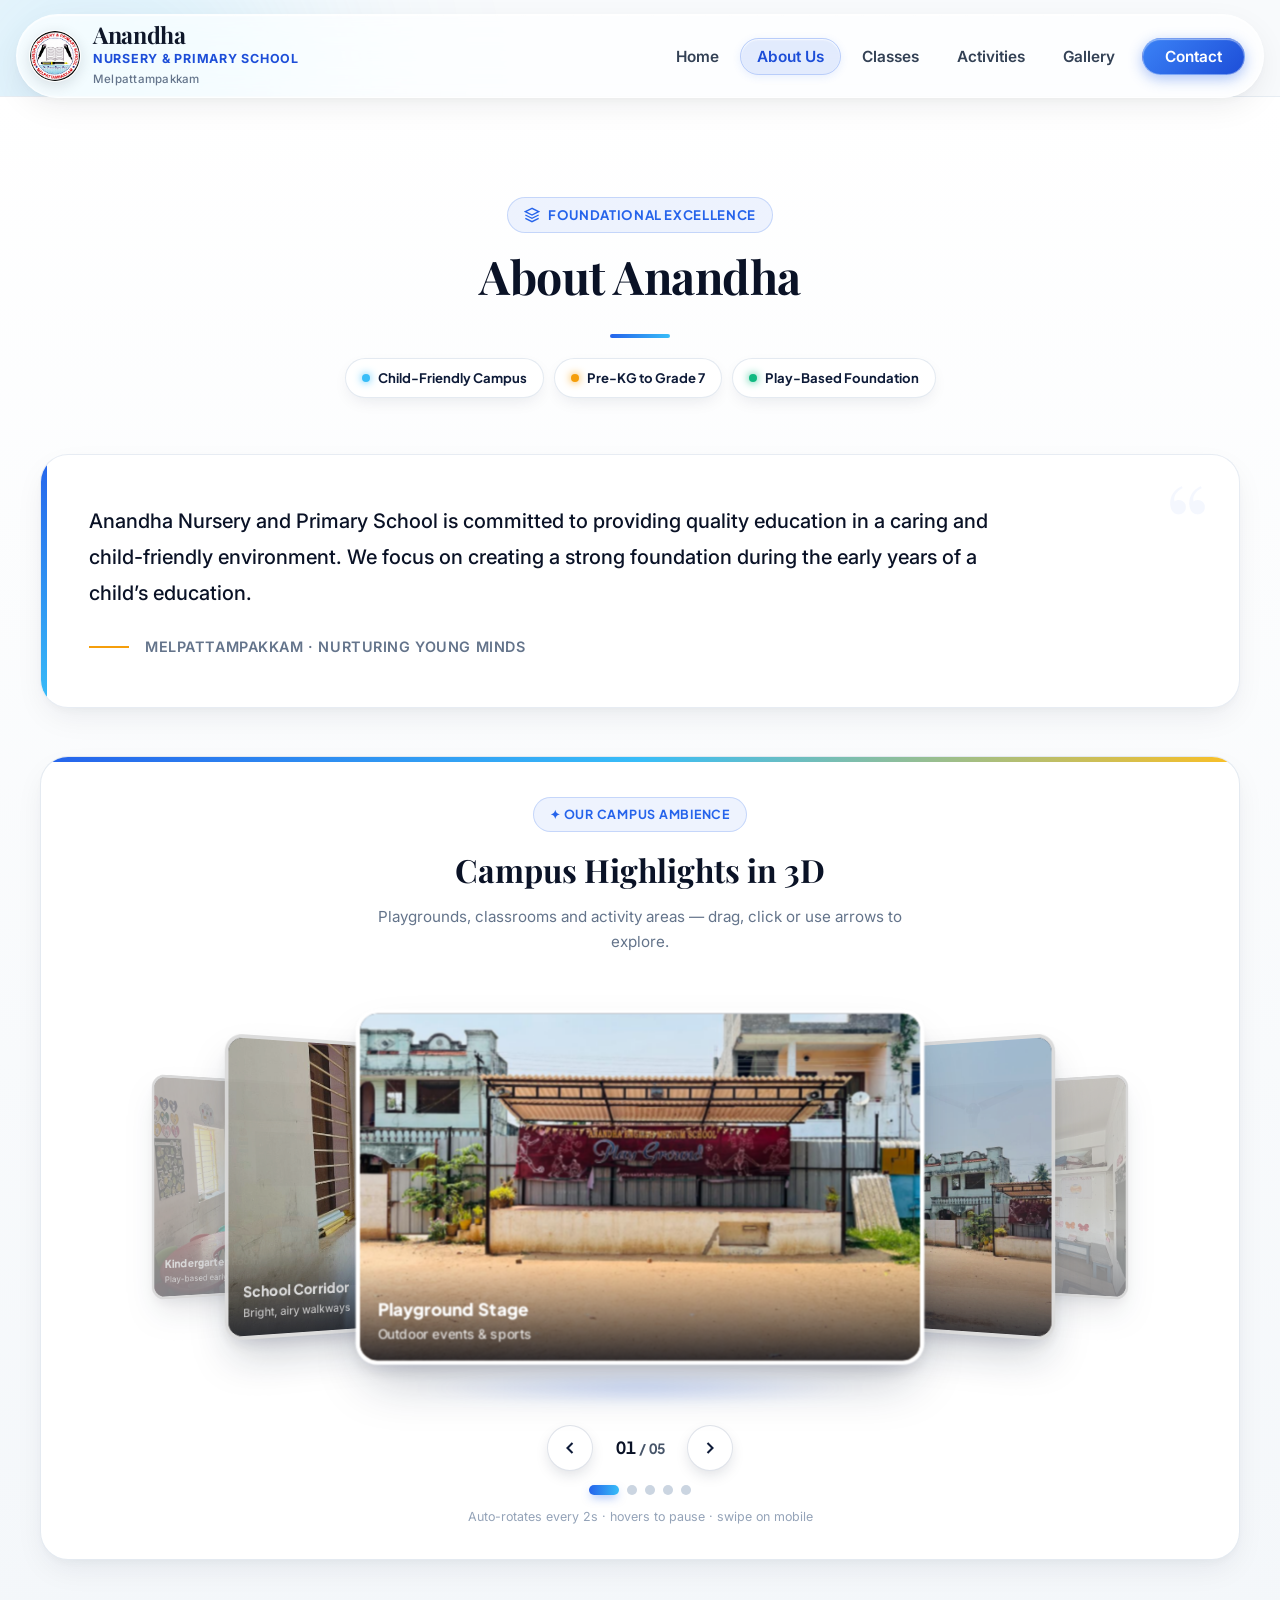
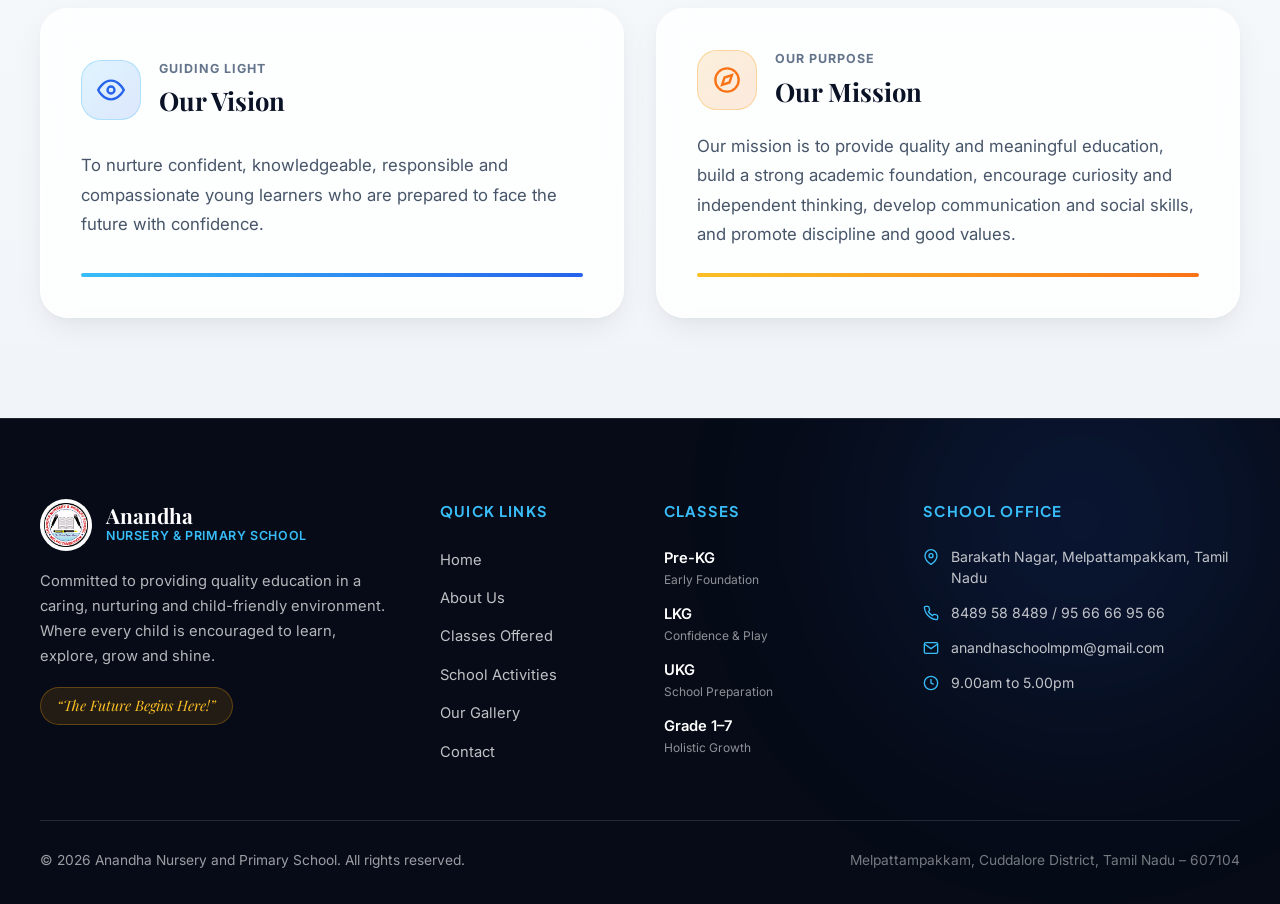
==== commit e941fe83: "Add frosted blur fade transition, adjust 3D coverflow speed and slides, and fix mobile view uncroppe" ====
--- a/about.html
+++ b/about.html
@@ -131,9 +131,9 @@
             background: #0a1226;
             border: 4px solid #ffffff;
             box-shadow: 0 24px 48px -12px rgba(14, 27, 56, 0.28), 0 8px 16px -4px rgba(14, 27, 56, 0.12);
-            transition: transform 0.8s cubic-bezier(0.16, 1, 0.3, 1),
-                        opacity 0.8s cubic-bezier(0.16, 1, 0.3, 1),
-                        filter 0.8s cubic-bezier(0.16, 1, 0.3, 1);
+            transition: transform 0.65s cubic-bezier(0.16, 1, 0.3, 1),
+                        opacity 0.65s cubic-bezier(0.16, 1, 0.3, 1),
+                        filter 0.65s cubic-bezier(0.16, 1, 0.3, 1);
             will-change: transform, opacity, filter;
             cursor: pointer;
             user-select: none;
@@ -389,37 +389,31 @@
 
                             <!-- Slide 1: Playground stage -->
                             <!-- PLACEHOLDER: replace "images/ambience/001.jpeg" with your asset path -->
-                            <div class="cover-3d-slide" data-index="0" role="group" aria-roledescription="slide" aria-label="1 of 6: Playground stage">
+                            <div class="cover-3d-slide" data-index="0" role="group" aria-roledescription="slide" aria-label="1 of 5: Playground stage">
                                 <img src="images/ambience/001.jpeg" alt="Anandha School playground stage for outdoor events and sports" loading="eager" onerror="this.src='logo.jpeg'">
                                 <div class="cover-caption"><span>Playground Stage</span><small>Outdoor events &amp; sports</small></div>
                             </div>
                             <!-- Slide 2: Open play area -->
                             <!-- PLACEHOLDER: replace "images/ambience/002.jpeg" with your asset path -->
-                            <div class="cover-3d-slide" data-index="1" role="group" aria-roledescription="slide" aria-label="2 of 6: Open play area">
+                            <div class="cover-3d-slide" data-index="1" role="group" aria-roledescription="slide" aria-label="2 of 5: Open play area">
                                 <img src="images/ambience/002.jpeg" alt="Open school play ground with shade trees and activity mural wall" loading="lazy" onerror="this.src='logo.jpeg'">
                                 <div class="cover-caption"><span>Open Play Area</span><small>Safe space to run &amp; play</small></div>
                             </div>
-                            <!-- Slide 3: Primary classroom -->
-                            <!-- PLACEHOLDER: replace "images/ambience/003.jpeg" with your asset path -->
-                            <div class="cover-3d-slide" data-index="2" role="group" aria-roledescription="slide" aria-label="3 of 6: Primary classroom">
-                                <img src="images/ambience/003.jpeg" alt="Bright primary classroom with blackboard and study desks" loading="lazy" onerror="this.src='logo.jpeg'">
-                                <div class="cover-caption"><span>Primary Classroom</span><small>Focused learning space</small></div>
-                            </div>
-                            <!-- Slide 4: Learning classroom -->
+                            <!-- Slide 3: Learning classroom -->
                             <!-- PLACEHOLDER: replace "images/ambience/004.jpeg" with your asset path -->
-                            <div class="cover-3d-slide" data-index="3" role="group" aria-roledescription="slide" aria-label="4 of 6: Learning classroom">
+                            <div class="cover-3d-slide" data-index="2" role="group" aria-roledescription="slide" aria-label="3 of 5: Learning classroom">
                                 <img src="images/ambience/004.jpeg" alt="Colourful classroom walls with charts and learning materials" loading="lazy" onerror="this.src='logo.jpeg'">
                                 <div class="cover-caption"><span>Learning Classroom</span><small>Charts, colour &amp; curiosity</small></div>
                             </div>
-                            <!-- Slide 5: Kindergarten activity room -->
+                            <!-- Slide 4: Kindergarten activity room -->
                             <!-- PLACEHOLDER: replace "images/ambience/005.jpeg" with your asset path -->
-                            <div class="cover-3d-slide" data-index="4" role="group" aria-roledescription="slide" aria-label="5 of 6: Kindergarten activity room">
+                            <div class="cover-3d-slide" data-index="3" role="group" aria-roledescription="slide" aria-label="4 of 5: Kindergarten activity room">
                                 <img src="images/ambience/005.jpeg" alt="Kindergarten activity room with round tables and tiny chairs" loading="lazy" onerror="this.src='logo.jpeg'">
                                 <div class="cover-caption"><span>Kindergarten Room</span><small>Play-based early learning</small></div>
                             </div>
-                            <!-- Slide 6: School corridor -->
+                            <!-- Slide 5: School corridor -->
                             <!-- PLACEHOLDER: replace "images/ambience/006.jpeg" with your asset path -->
-                            <div class="cover-3d-slide" data-index="5" role="group" aria-roledescription="slide" aria-label="6 of 6: School corridor">
+                            <div class="cover-3d-slide" data-index="4" role="group" aria-roledescription="slide" aria-label="5 of 5: School corridor">
                                 <img src="images/ambience/006.jpeg" alt="Clean airy school corridor connecting classrooms" loading="lazy" onerror="this.src='logo.jpeg'">
                                 <div class="cover-caption"><span>School Corridor</span><small>Bright, airy walkways</small></div>
                             </div>
@@ -432,14 +426,14 @@
                         <button type="button" class="cover-arrow" id="coverPrev" aria-label="Show previous campus photo">
                             <svg viewBox="0 0 24 24" width="20" height="20" fill="none" stroke="currentColor" stroke-width="2.5"><path d="M15 18l-6-6 6-6"/></svg>
                         </button>
-                        <div class="cover-counter" aria-live="polite"><strong id="coverCurrent">01</strong> / <span id="coverTotal">06</span></div>
+                        <div class="cover-counter" aria-live="polite"><strong id="coverCurrent">01</strong> / <span id="coverTotal">05</span></div>
                         <button type="button" class="cover-arrow" id="coverNext" aria-label="Show next campus photo">
                             <svg viewBox="0 0 24 24" width="20" height="20" fill="none" stroke="currentColor" stroke-width="2.5"><path d="M9 18l6-6-6-6"/></svg>
                         </button>
                     </div>
                     <!-- Dots (built by JS, one per slide) -->
                     <div class="cover-dots" id="coverDots" role="tablist" aria-label="Choose campus photo"></div>
-                    <p class="cover-hint">Auto-rotates every 3.5s · hovers to pause · swipe on mobile</p>
+                    <p class="cover-hint">Auto-rotates every 2s · hovers to pause · swipe on mobile</p>
                 </div>
 
                 <!-- ============ 4. OUR VISION & OUR MISSION (side-by-side cards) ============ -->
@@ -608,7 +602,7 @@
 
         var total = slides.length;
         var active = 0;
-        var AUTOPLAY_MS = 3500;
+        var AUTOPLAY_MS = 2000;
         var timer = null;
         var reduceMotion = window.matchMedia('(prefers-reduced-motion: reduce)').matches;
 
--- a/style.css
+++ b/style.css
@@ -682,7 +682,7 @@
     z-index: 2;
 }
 
-/* Overlay Content (Positioned towards bottom-left gracefully) */
+/* Overlay Content (Positioned towards bottom-left gracefully with generous clearance) */
 .hero-overlay-content {
     position: absolute;
     inset: 0;
@@ -690,12 +690,33 @@
     display: flex;
     flex-direction: column;
     justify-content: flex-end;
-    padding: 0 5vw 64px;
+    padding: 0 5vw 120px;
     max-width: 1400px;
     margin: 0 auto;
     left: 0;
     right: 0;
     pointer-events: none;
+}
+
+/* Polymorphic Frosted Glass Blur & Gradient Fade at Hero Bottom */
+.hero-bottom-fade {
+    position: absolute;
+    bottom: -1px;
+    left: 0;
+    right: 0;
+    height: 160px;
+    background: linear-gradient(
+        to bottom,
+        rgba(248, 250, 252, 0) 0%,
+        rgba(248, 250, 252, 0.20) 25%,
+        rgba(248, 250, 252, 0.60) 60%,
+        rgba(248, 250, 252, 0.92) 85%,
+        #f8fafc 100%
+    );
+    backdrop-filter: blur(16px);
+    -webkit-backdrop-filter: blur(16px);
+    pointer-events: none;
+    z-index: 6;
 }
 
 .hero-content-wrapper {
@@ -1719,45 +1740,88 @@
     }
 
     .hero-section {
-        height: 100vh;
+        height: auto;
         min-height: 100svh;
-    }
-
-    /* Intelligent mobile positioning: prioritize school building & signboard */
-    .hero-img-building {
-        object-position: 65% top;
-    }
-
-    .hero-img-reception {
-        object-position: 50% 35%;
-    }
-
-    .hero-img-students {
-        object-position: 50% 20%;
+        display: flex;
+        flex-direction: column;
+        justify-content: flex-start;
+        padding-top: 78px;
+        padding-bottom: 24px;
+        background: linear-gradient(180deg, #070d1d 0%, #0d1a38 45%, #101f42 100%);
+        position: relative;
+    }
+
+    .hero-carousel {
+        position: relative;
+        width: 100%;
+        display: flex;
+        flex-direction: column;
+        flex: 1;
+    }
+
+    /* 4:3 native ratio photo card — 100% full uncropped visibility of school signboard & campus */
+    .carousel-track {
+        position: relative;
+        width: calc(100% - 24px);
+        margin: 0 auto;
+        aspect-ratio: 4 / 3;
+        border-radius: 20px;
+        overflow: hidden;
+        box-shadow: 
+            0 16px 40px rgba(0, 0, 0, 0.45),
+            0 0 0 1px rgba(255, 255, 255, 0.15);
+        background: #060b17;
+        flex-shrink: 0;
+    }
+
+    .carousel-slide {
+        position: absolute;
+        inset: 0;
+        width: 100%;
+        height: 100%;
+    }
+
+    .hero-slide-img {
+        width: 100%;
+        height: 100%;
+        object-fit: contain; /* Full uncropped visibility across all devices */
+        object-position: center center;
+        background: #060b17;
     }
 
     .hero-image-overlay {
         background: linear-gradient(
             to bottom,
-            rgba(6, 11, 23, 0.45) 0%,
-            rgba(6, 11, 23, 0.15) 35%,
-            rgba(6, 11, 23, 0.65) 68%,
-            rgba(6, 11, 23, 0.88) 100%
+            rgba(6, 11, 23, 0.1) 0%,
+            transparent 50%,
+            rgba(6, 11, 23, 0.3) 100%
         );
     }
 
     .hero-overlay-content {
-        padding: 0 20px 36px;
+        position: relative;
+        inset: auto;
+        padding: 22px 20px 32px;
+        max-width: 100%;
+        margin: 0;
+        pointer-events: auto;
     }
 
     .hero-title {
-        font-size: clamp(1.85rem, 6.8vw, 2.4rem);
+        font-size: clamp(1.75rem, 6.2vw, 2.2rem);
+        line-height: 1.18;
         margin-bottom: 12px;
+        text-shadow: 0 2px 10px rgba(0, 0, 0, 0.7);
     }
 
     .hero-subtitle {
-        font-size: 0.95rem;
+        font-size: 0.94rem;
         line-height: 1.5;
+        color: rgba(255, 255, 255, 0.9);
+    }
+
+    .hero-bottom-fade {
+        height: 80px;
     }
 
     .vision-mission-grid {
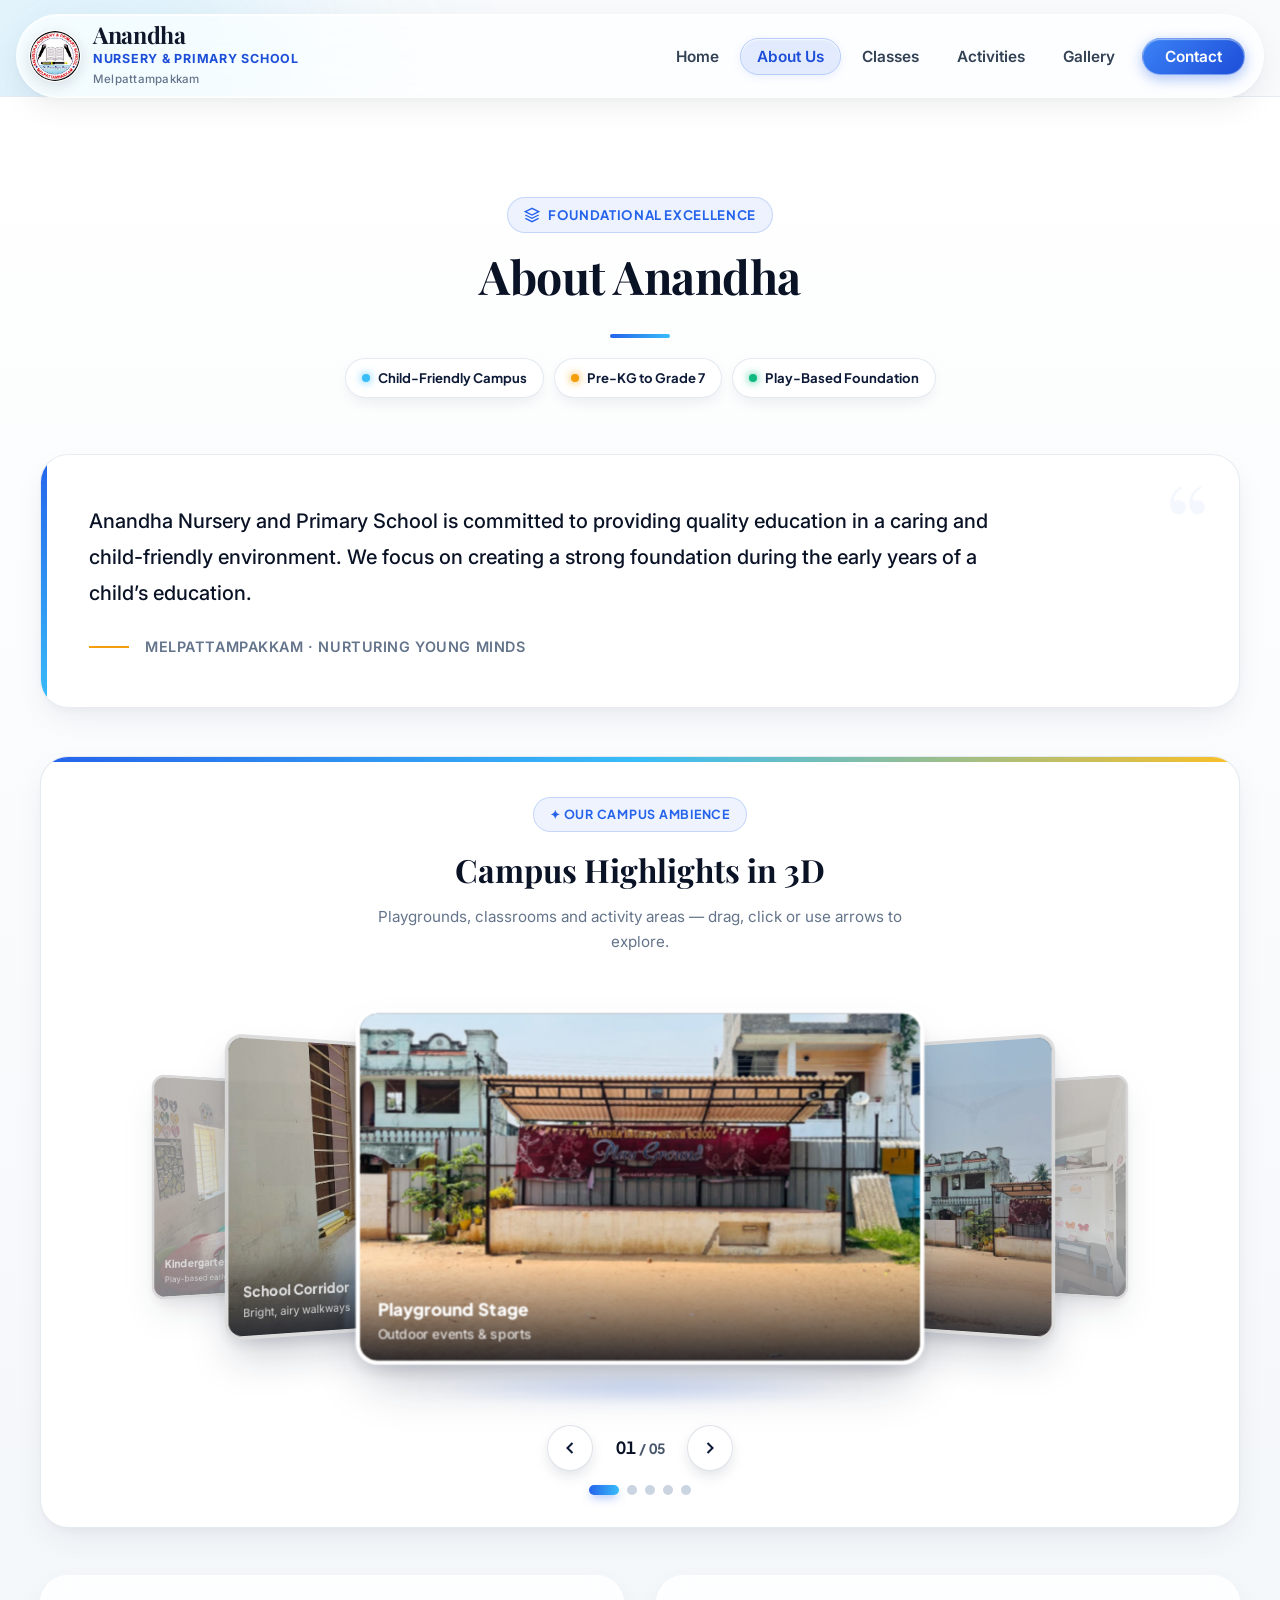
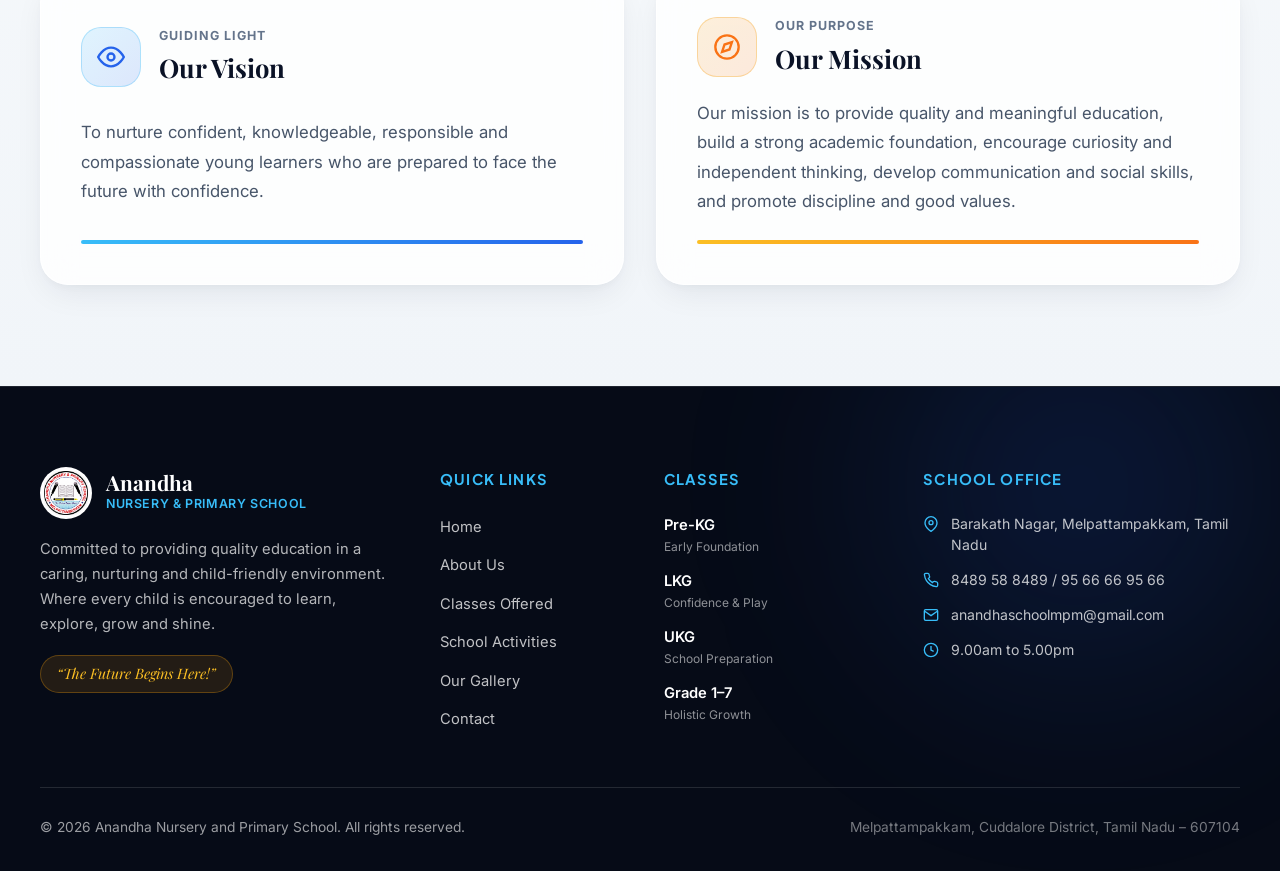
==== commit 9220f7d0: "modified:   about.html" ====
--- a/about.html
+++ b/about.html
@@ -1,19 +1,25 @@
 <!DOCTYPE html>
 <html lang="en">
+
 <head>
     <meta charset="UTF-8">
     <meta name="viewport" content="width=device-width, initial-scale=1.0">
-    <meta name="description" content="About Anandha Nursery and Primary School in Melpattampakkam, Cuddalore District, Tamil Nadu. Our vision, mission, campus highlights and commitment to quality foundational education.">
+    <meta name="description"
+        content="About Anandha Nursery and Primary School in Melpattampakkam, Cuddalore District, Tamil Nadu. Our vision, mission, campus highlights and commitment to quality foundational education.">
     <title>About Us | Anandha Nursery and Primary School | Melpattampakkam</title>
     <!-- Google Fonts -->
     <link rel="preconnect" href="https://fonts.googleapis.com">
     <link rel="preconnect" href="https://fonts.gstatic.com" crossorigin>
-    <link href="https://fonts.googleapis.com/css2?family=Inter:wght@300;400;500;600;700&family=Playfair+Display:ital,wght@0,600;0,700;0,800;1,600&family=Plus+Jakarta+Sans:wght@500;600;700;800&display=swap" rel="stylesheet">
+    <link
+        href="https://fonts.googleapis.com/css2?family=Inter:wght@300;400;500;600;700&family=Playfair+Display:ital,wght@0,600;0,700;0,800;1,600&family=Plus+Jakarta+Sans:wght@500;600;700;800&display=swap"
+        rel="stylesheet">
     <link rel="stylesheet" href="style.css">
     <link rel="icon" type="image/jpeg" href="logo.jpeg">
     <style>
         /* Push content below fixed navbar on inner pages */
-        .page-hero-spacer { height: 96px; }
+        .page-hero-spacer {
+            height: 96px;
+        }
 
         /* Uses global Apple iOS Liquid Glass Floating Capsule navbar from style.css */
 
@@ -27,6 +33,7 @@
             gap: 10px;
             margin-top: 20px;
         }
+
         .about-badge-pill {
             display: inline-flex;
             align-items: center;
@@ -41,12 +48,28 @@
             color: #0e1b38;
             box-shadow: 0 6px 18px -6px rgba(14, 27, 56, 0.12);
         }
+
         .about-badge-pill .badge-dot {
-            width: 8px; height: 8px; border-radius: 50%; flex-shrink: 0;
-        }
-        .badge-dot.dot-sky { background: #38bdf8; box-shadow: 0 0 8px #38bdf8; }
-        .badge-dot.dot-amber { background: #f59e0b; box-shadow: 0 0 8px #f59e0b; }
-        .badge-dot.dot-green { background: #10b981; box-shadow: 0 0 8px #10b981; }
+            width: 8px;
+            height: 8px;
+            border-radius: 50%;
+            flex-shrink: 0;
+        }
+
+        .badge-dot.dot-sky {
+            background: #38bdf8;
+            box-shadow: 0 0 8px #38bdf8;
+        }
+
+        .badge-dot.dot-amber {
+            background: #f59e0b;
+            box-shadow: 0 0 8px #f59e0b;
+        }
+
+        .badge-dot.dot-green {
+            background: #10b981;
+            box-shadow: 0 0 8px #10b981;
+        }
 
         /* ============================================================
            3D CIRCLING CAROUSEL — Coverflow / perspective carousel
@@ -65,13 +88,17 @@
             overflow: hidden;
             text-align: center;
         }
+
         .campus-3d-wrap::before {
             content: '';
             position: absolute;
-            top: 0; left: 0; right: 0;
+            top: 0;
+            left: 0;
+            right: 0;
             height: 5px;
             background: linear-gradient(90deg, #2563eb, #38bdf8, #fbbf24);
         }
+
         .campus-3d-kicker {
             display: inline-flex;
             align-items: center;
@@ -88,6 +115,7 @@
             text-transform: uppercase;
             margin-bottom: 12px;
         }
+
         .campus-3d-title {
             font-family: 'Playfair Display', Georgia, serif;
             font-size: clamp(1.5rem, 3vw, 2rem);
@@ -95,12 +123,14 @@
             color: #0a1226;
             margin-bottom: 8px;
         }
+
         .campus-3d-sub {
             font-size: 0.95rem;
             color: #64748b;
             max-width: 560px;
             margin: 0 auto 8px;
         }
+
         .cover-3d-viewport {
             position: relative;
             perspective: 1400px;
@@ -112,6 +142,7 @@
             touch-action: pan-y;
             outline: none;
         }
+
         .cover-3d-track {
             position: relative;
             width: 100%;
@@ -119,6 +150,7 @@
             transform-style: preserve-3d;
             -webkit-transform-style: preserve-3d;
         }
+
         .cover-3d-slide {
             position: absolute;
             top: 50%;
@@ -132,12 +164,13 @@
             border: 4px solid #ffffff;
             box-shadow: 0 24px 48px -12px rgba(14, 27, 56, 0.28), 0 8px 16px -4px rgba(14, 27, 56, 0.12);
             transition: transform 0.65s cubic-bezier(0.16, 1, 0.3, 1),
-                        opacity 0.65s cubic-bezier(0.16, 1, 0.3, 1),
-                        filter 0.65s cubic-bezier(0.16, 1, 0.3, 1);
+                opacity 0.65s cubic-bezier(0.16, 1, 0.3, 1),
+                filter 0.65s cubic-bezier(0.16, 1, 0.3, 1);
             will-change: transform, opacity, filter;
             cursor: pointer;
             user-select: none;
         }
+
         .cover-3d-slide img {
             width: 100%;
             height: 100%;
@@ -146,15 +179,19 @@
             pointer-events: none;
             -webkit-user-drag: none;
         }
+
         .cover-caption {
             position: absolute;
-            left: 0; right: 0; bottom: 0;
+            left: 0;
+            right: 0;
+            bottom: 0;
             padding: 28px 16px 14px;
-            background: linear-gradient(to top, rgba(6,11,23,0.82) 0%, rgba(6,11,23,0.35) 55%, transparent 100%);
+            background: linear-gradient(to top, rgba(6, 11, 23, 0.82) 0%, rgba(6, 11, 23, 0.35) 55%, transparent 100%);
             color: #fff;
             text-align: left;
             pointer-events: none;
         }
+
         .cover-caption span {
             display: block;
             font-family: 'Plus Jakarta Sans', sans-serif;
@@ -162,13 +199,17 @@
             font-weight: 800;
             letter-spacing: 0.01em;
         }
+
         .cover-caption small {
             display: block;
             font-size: 0.76rem;
             font-weight: 500;
-            color: rgba(255,255,255,0.82);
-        }
-        .cover-3d-slide[data-offset="0"] { cursor: default; }
+            color: rgba(255, 255, 255, 0.82);
+        }
+
+        .cover-3d-slide[data-offset="0"] {
+            cursor: default;
+        }
 
         /* Floor reflection / glow under active slide */
         .cover-floor-glow {
@@ -178,7 +219,7 @@
             transform: translateX(-50%);
             width: min(460px, 60%);
             height: 26px;
-            background: radial-gradient(ellipse at center, rgba(37,99,235,0.28) 0%, transparent 70%);
+            background: radial-gradient(ellipse at center, rgba(37, 99, 235, 0.28) 0%, transparent 70%);
             filter: blur(8px);
             pointer-events: none;
         }
@@ -192,25 +233,29 @@
             margin-top: 18px;
             flex-wrap: wrap;
         }
+
         .cover-arrow {
-            width: 46px; height: 46px;
+            width: 46px;
+            height: 46px;
             border-radius: 50%;
             background: #ffffff;
-            border: 1px solid rgba(148,163,184,0.3);
+            border: 1px solid rgba(148, 163, 184, 0.3);
             color: #0e1b38;
             display: inline-flex;
             align-items: center;
             justify-content: center;
-            box-shadow: 0 6px 16px -4px rgba(14,27,56,0.18);
+            box-shadow: 0 6px 16px -4px rgba(14, 27, 56, 0.18);
             transition: all 0.25s ease;
         }
+
         .cover-arrow:hover {
             background: linear-gradient(135deg, #2563eb 0%, #1e3a8a 100%);
             color: #fff;
             border-color: transparent;
             transform: translateY(-2px);
-            box-shadow: 0 10px 22px -4px rgba(37,99,235,0.45);
-        }
+            box-shadow: 0 10px 22px -4px rgba(37, 99, 235, 0.45);
+        }
+
         .cover-counter {
             font-family: 'Plus Jakarta Sans', sans-serif;
             font-size: 0.88rem;
@@ -219,7 +264,12 @@
             min-width: 62px;
             font-variant-numeric: tabular-nums;
         }
-        .cover-counter strong { color: #0a1226; font-size: 1.05rem; }
+
+        .cover-counter strong {
+            color: #0a1226;
+            font-size: 1.05rem;
+        }
+
         .cover-dots {
             display: flex;
             align-items: center;
@@ -228,19 +278,27 @@
             margin-top: 14px;
             flex-wrap: wrap;
         }
+
         .cover-dot {
-            width: 10px; height: 10px;
+            width: 10px;
+            height: 10px;
             border-radius: 9999px;
             background: #cbd5e1;
             transition: all 0.3s ease;
             padding: 0;
         }
-        .cover-dot:hover { background: #93c5fd; transform: scale(1.15); }
+
+        .cover-dot:hover {
+            background: #93c5fd;
+            transform: scale(1.15);
+        }
+
         .cover-dot.active {
             width: 30px;
             background: linear-gradient(90deg, #2563eb, #38bdf8);
-            box-shadow: 0 4px 10px -2px rgba(37,99,235,0.5);
-        }
+            box-shadow: 0 4px 10px -2px rgba(37, 99, 235, 0.5);
+        }
+
         .cover-hint {
             margin-top: 12px;
             font-size: 0.78rem;
@@ -249,30 +307,70 @@
 
         /* Responsive */
         @media (max-width: 860px) {
-            .cover-3d-viewport { height: 360px; }
-            .cover-3d-slide { width: min(440px, 74%); }
-            .campus-3d-wrap { padding: 32px 18px 26px; }
-        }
+            .cover-3d-viewport {
+                height: 360px;
+            }
+
+            .cover-3d-slide {
+                width: min(440px, 74%);
+            }
+
+            .campus-3d-wrap {
+                padding: 32px 18px 26px;
+            }
+        }
+
         @media (max-width: 560px) {
-            .cover-3d-viewport { height: 300px; }
+            .cover-3d-viewport {
+                height: 300px;
+            }
+
             .cover-3d-slide {
                 width: 82%;
                 border-width: 3px;
                 border-radius: 16px;
             }
-            .cover-caption { padding: 22px 12px 10px; }
-            .cover-caption span { font-size: 0.86rem; }
-            .cover-caption small { font-size: 0.7rem; }
-            .cover-arrow { width: 42px; height: 42px; }
-            .campus-3d-wrap { border-radius: 20px; margin-bottom: 36px; }
-            .about-badges-row { gap: 8px; }
-            .about-badge-pill { font-size: 0.76rem; padding: 7px 13px; }
-        }
+
+            .cover-caption {
+                padding: 22px 12px 10px;
+            }
+
+            .cover-caption span {
+                font-size: 0.86rem;
+            }
+
+            .cover-caption small {
+                font-size: 0.7rem;
+            }
+
+            .cover-arrow {
+                width: 42px;
+                height: 42px;
+            }
+
+            .campus-3d-wrap {
+                border-radius: 20px;
+                margin-bottom: 36px;
+            }
+
+            .about-badges-row {
+                gap: 8px;
+            }
+
+            .about-badge-pill {
+                font-size: 0.76rem;
+                padding: 7px 13px;
+            }
+        }
+
         @media (prefers-reduced-motion: reduce) {
-            .cover-3d-slide { transition-duration: 0.01ms !important; }
+            .cover-3d-slide {
+                transition-duration: 0.01ms !important;
+            }
         }
     </style>
 </head>
+
 <body>
     <!-- Background Ambient Glow Blobs -->
     <div class="ambient-glow glow-blob-1" aria-hidden="true"></div>
@@ -307,7 +405,8 @@
             </nav>
 
             <!-- Mobile Hamburger Button -->
-            <button type="button" class="mobile-menu-toggle" id="mobileMenuToggle" aria-expanded="false" aria-controls="mobileNav" aria-label="Toggle mobile navigation menu">
+            <button type="button" class="mobile-menu-toggle" id="mobileMenuToggle" aria-expanded="false"
+                aria-controls="mobileNav" aria-label="Toggle mobile navigation menu">
                 <span class="hamburger-bar"></span>
                 <span class="hamburger-bar"></span>
                 <span class="hamburger-bar"></span>
@@ -350,8 +449,9 @@
             <div class="section-container">
                 <div class="section-header reveal-item">
                     <div class="section-tag">
-                        <svg class="tag-icon" viewBox="0 0 24 24" width="16" height="16" fill="none" stroke="currentColor" stroke-width="2">
-                            <path d="M12 2L2 7l10 5 10-5-10-5zM2 17l10 5 10-5M2 12l10 5 10-5"/>
+                        <svg class="tag-icon" viewBox="0 0 24 24" width="16" height="16" fill="none"
+                            stroke="currentColor" stroke-width="2">
+                            <path d="M12 2L2 7l10 5 10-5-10-5zM2 17l10 5 10-5M2 12l10 5 10-5" />
                         </svg>
                         <span>Foundational Excellence</span>
                     </div>
@@ -359,16 +459,20 @@
                     <div class="title-underline"></div>
                     <!-- Tagline badges -->
                     <div class="about-badges-row" aria-label="School highlights">
-                        <span class="about-badge-pill"><span class="badge-dot dot-sky"></span>Child-Friendly Campus</span>
+                        <span class="about-badge-pill"><span class="badge-dot dot-sky"></span>Child-Friendly
+                            Campus</span>
                         <span class="about-badge-pill"><span class="badge-dot dot-amber"></span>Pre-KG to Grade 7</span>
-                        <span class="about-badge-pill"><span class="badge-dot dot-green"></span>Play-Based Foundation</span>
+                        <span class="about-badge-pill"><span class="badge-dot dot-green"></span>Play-Based
+                            Foundation</span>
                     </div>
                 </div>
 
                 <div class="about-hero-card reveal-item">
                     <div class="about-quote-mark" aria-hidden="true">“</div>
                     <p class="about-lead-text">
-                        Anandha Nursery and Primary School is committed to providing quality education in a caring and child-friendly environment. We focus on creating a strong foundation during the early years of a child’s education.
+                        Anandha Nursery and Primary School is committed to providing quality education in a caring and
+                        child-friendly environment. We focus on creating a strong foundation during the early years of a
+                        child’s education.
                     </p>
                     <div class="about-signature">
                         <div class="signature-line"></div>
@@ -380,42 +484,64 @@
                 <div class="campus-3d-wrap reveal-item">
                     <span class="campus-3d-kicker">✦ Our Campus Ambience</span>
                     <h2 class="campus-3d-title">Campus Highlights in 3D</h2>
-                    <p class="campus-3d-sub">Playgrounds, classrooms and activity areas — drag, click or use arrows to explore.</p>
-
-                    <div class="cover-3d-viewport" id="coverViewport" tabindex="0" role="region" aria-roledescription="carousel" aria-label="School campus highlights 3D carousel">
+                    <p class="campus-3d-sub">Playgrounds, classrooms and activity areas — drag, click or use arrows to
+                        explore.</p>
+
+                    <div class="cover-3d-viewport" id="coverViewport" tabindex="0" role="region"
+                        aria-roledescription="carousel" aria-label="School campus highlights 3D carousel">
                         <div class="cover-3d-track" id="coverTrack">
                             <!-- PLACEHOLDER IMAGES: replace each src below with your own asset path.
                                  Example: src="images/your-photo.jpg". Keep alt text meaningful. -->
 
                             <!-- Slide 1: Playground stage -->
                             <!-- PLACEHOLDER: replace "images/ambience/001.jpeg" with your asset path -->
-                            <div class="cover-3d-slide" data-index="0" role="group" aria-roledescription="slide" aria-label="1 of 5: Playground stage">
-                                <img src="images/ambience/001.jpeg" alt="Anandha School playground stage for outdoor events and sports" loading="eager" onerror="this.src='logo.jpeg'">
-                                <div class="cover-caption"><span>Playground Stage</span><small>Outdoor events &amp; sports</small></div>
+                            <div class="cover-3d-slide" data-index="0" role="group" aria-roledescription="slide"
+                                aria-label="1 of 5: Playground stage">
+                                <img src="images/ambience/001.jpeg"
+                                    alt="Anandha School playground stage for outdoor events and sports" loading="eager"
+                                    onerror="this.src='logo.jpeg'">
+                                <div class="cover-caption"><span>Playground Stage</span><small>Outdoor events &amp;
+                                        sports</small></div>
                             </div>
                             <!-- Slide 2: Open play area -->
                             <!-- PLACEHOLDER: replace "images/ambience/002.jpeg" with your asset path -->
-                            <div class="cover-3d-slide" data-index="1" role="group" aria-roledescription="slide" aria-label="2 of 5: Open play area">
-                                <img src="images/ambience/002.jpeg" alt="Open school play ground with shade trees and activity mural wall" loading="lazy" onerror="this.src='logo.jpeg'">
-                                <div class="cover-caption"><span>Open Play Area</span><small>Safe space to run &amp; play</small></div>
+                            <div class="cover-3d-slide" data-index="1" role="group" aria-roledescription="slide"
+                                aria-label="2 of 5: Open play area">
+                                <img src="images/ambience/002.jpeg"
+                                    alt="Open school play ground with shade trees and activity mural wall"
+                                    loading="lazy" onerror="this.src='logo.jpeg'">
+                                <div class="cover-caption"><span>Open Play Area</span><small>Safe space to run &amp;
+                                        play</small></div>
                             </div>
                             <!-- Slide 3: Learning classroom -->
                             <!-- PLACEHOLDER: replace "images/ambience/004.jpeg" with your asset path -->
-                            <div class="cover-3d-slide" data-index="2" role="group" aria-roledescription="slide" aria-label="3 of 5: Learning classroom">
-                                <img src="images/ambience/004.jpeg" alt="Colourful classroom walls with charts and learning materials" loading="lazy" onerror="this.src='logo.jpeg'">
-                                <div class="cover-caption"><span>Learning Classroom</span><small>Charts, colour &amp; curiosity</small></div>
+                            <div class="cover-3d-slide" data-index="2" role="group" aria-roledescription="slide"
+                                aria-label="3 of 5: Learning classroom">
+                                <img src="images/ambience/004.jpeg"
+                                    alt="Colourful classroom walls with charts and learning materials" loading="lazy"
+                                    onerror="this.src='logo.jpeg'">
+                                <div class="cover-caption"><span>Learning Classroom</span><small>Charts, colour &amp;
+                                        curiosity</small></div>
                             </div>
                             <!-- Slide 4: Kindergarten activity room -->
                             <!-- PLACEHOLDER: replace "images/ambience/005.jpeg" with your asset path -->
-                            <div class="cover-3d-slide" data-index="3" role="group" aria-roledescription="slide" aria-label="4 of 5: Kindergarten activity room">
-                                <img src="images/ambience/005.jpeg" alt="Kindergarten activity room with round tables and tiny chairs" loading="lazy" onerror="this.src='logo.jpeg'">
-                                <div class="cover-caption"><span>Kindergarten Room</span><small>Play-based early learning</small></div>
+                            <div class="cover-3d-slide" data-index="3" role="group" aria-roledescription="slide"
+                                aria-label="4 of 5: Kindergarten activity room">
+                                <img src="images/ambience/005.jpeg"
+                                    alt="Kindergarten activity room with round tables and tiny chairs" loading="lazy"
+                                    onerror="this.src='logo.jpeg'">
+                                <div class="cover-caption"><span>Kindergarten Room</span><small>Play-based early
+                                        learning</small></div>
                             </div>
                             <!-- Slide 5: School corridor -->
                             <!-- PLACEHOLDER: replace "images/ambience/006.jpeg" with your asset path -->
-                            <div class="cover-3d-slide" data-index="4" role="group" aria-roledescription="slide" aria-label="5 of 5: School corridor">
-                                <img src="images/ambience/006.jpeg" alt="Clean airy school corridor connecting classrooms" loading="lazy" onerror="this.src='logo.jpeg'">
-                                <div class="cover-caption"><span>School Corridor</span><small>Bright, airy walkways</small></div>
+                            <div class="cover-3d-slide" data-index="4" role="group" aria-roledescription="slide"
+                                aria-label="5 of 5: School corridor">
+                                <img src="images/ambience/006.jpeg"
+                                    alt="Clean airy school corridor connecting classrooms" loading="lazy"
+                                    onerror="this.src='logo.jpeg'">
+                                <div class="cover-caption"><span>School Corridor</span><small>Bright, airy
+                                        walkways</small></div>
                             </div>
                         </div>
                         <div class="cover-floor-glow" aria-hidden="true"></div>
@@ -423,17 +549,24 @@
 
                     <!-- Manual navigation: arrows + counter -->
                     <div class="cover-controls">
-                        <button type="button" class="cover-arrow" id="coverPrev" aria-label="Show previous campus photo">
-                            <svg viewBox="0 0 24 24" width="20" height="20" fill="none" stroke="currentColor" stroke-width="2.5"><path d="M15 18l-6-6 6-6"/></svg>
+                        <button type="button" class="cover-arrow" id="coverPrev"
+                            aria-label="Show previous campus photo">
+                            <svg viewBox="0 0 24 24" width="20" height="20" fill="none" stroke="currentColor"
+                                stroke-width="2.5">
+                                <path d="M15 18l-6-6 6-6" />
+                            </svg>
                         </button>
-                        <div class="cover-counter" aria-live="polite"><strong id="coverCurrent">01</strong> / <span id="coverTotal">05</span></div>
+                        <div class="cover-counter" aria-live="polite"><strong id="coverCurrent">01</strong> / <span
+                                id="coverTotal">05</span></div>
                         <button type="button" class="cover-arrow" id="coverNext" aria-label="Show next campus photo">
-                            <svg viewBox="0 0 24 24" width="20" height="20" fill="none" stroke="currentColor" stroke-width="2.5"><path d="M9 18l6-6-6-6"/></svg>
+                            <svg viewBox="0 0 24 24" width="20" height="20" fill="none" stroke="currentColor"
+                                stroke-width="2.5">
+                                <path d="M9 18l6-6-6-6" />
+                            </svg>
                         </button>
                     </div>
                     <!-- Dots (built by JS, one per slide) -->
                     <div class="cover-dots" id="coverDots" role="tablist" aria-label="Choose campus photo"></div>
-                    <p class="cover-hint">Auto-rotates every 2s · hovers to pause · swipe on mobile</p>
                 </div>
 
                 <!-- ============ 4. OUR VISION & OUR MISSION (side-by-side cards) ============ -->
@@ -443,9 +576,10 @@
                         <div class="pillar-card-glow" aria-hidden="true"></div>
                         <div class="pillar-header">
                             <div class="pillar-icon-box vision-icon-box">
-                                <svg viewBox="0 0 24 24" width="28" height="28" fill="none" stroke="currentColor" stroke-width="2">
-                                    <circle cx="12" cy="12" r="3"/>
-                                    <path d="M1 12s4-8 11-8 11 8 11 8-4 8-11 8-11-8-11-8z"/>
+                                <svg viewBox="0 0 24 24" width="28" height="28" fill="none" stroke="currentColor"
+                                    stroke-width="2">
+                                    <circle cx="12" cy="12" r="3" />
+                                    <path d="M1 12s4-8 11-8 11 8 11 8-4 8-11 8-11-8-11-8z" />
                                 </svg>
                             </div>
                             <div class="pillar-title-group">
@@ -454,7 +588,8 @@
                             </div>
                         </div>
                         <p class="pillar-description">
-                            To nurture confident, knowledgeable, responsible and compassionate young learners who are prepared to face the future with confidence.
+                            To nurture confident, knowledgeable, responsible and compassionate young learners who are
+                            prepared to face the future with confidence.
                         </p>
                         <div class="pillar-accent-bar vision-bar"></div>
                     </div>
@@ -464,9 +599,10 @@
                         <div class="pillar-card-glow" aria-hidden="true"></div>
                         <div class="pillar-header">
                             <div class="pillar-icon-box mission-icon-box">
-                                <svg viewBox="0 0 24 24" width="28" height="28" fill="none" stroke="currentColor" stroke-width="2">
-                                    <circle cx="12" cy="12" r="10"/>
-                                    <polygon points="16.24 7.76 14.12 14.12 7.76 16.24 9.88 9.88 16.24 7.76"/>
+                                <svg viewBox="0 0 24 24" width="28" height="28" fill="none" stroke="currentColor"
+                                    stroke-width="2">
+                                    <circle cx="12" cy="12" r="10" />
+                                    <polygon points="16.24 7.76 14.12 14.12 7.76 16.24 9.88 9.88 16.24 7.76" />
                                 </svg>
                             </div>
                             <div class="pillar-title-group">
@@ -475,7 +611,9 @@
                             </div>
                         </div>
                         <p class="pillar-description">
-                            Our mission is to provide quality and meaningful education, build a strong academic foundation, encourage curiosity and independent thinking, develop communication and social skills, and promote discipline and good values.
+                            Our mission is to provide quality and meaningful education, build a strong academic
+                            foundation, encourage curiosity and independent thinking, develop communication and social
+                            skills, and promote discipline and good values.
                         </p>
                         <div class="pillar-accent-bar mission-bar"></div>
                     </div>
@@ -502,7 +640,8 @@
                         </div>
                     </div>
                     <p class="footer-description">
-                        Committed to providing quality education in a caring, nurturing and child-friendly environment. Where every child is encouraged to learn, explore, grow and shine.
+                        Committed to providing quality education in a caring, nurturing and child-friendly environment.
+                        Where every child is encouraged to learn, explore, grow and shine.
                     </p>
                     <div class="footer-motto-badge">
                         <span>“The Future Begins Here!”</span>
@@ -538,29 +677,34 @@
                     <h4 class="footer-heading">School Office</h4>
                     <div class="footer-contact-items">
                         <div class="footer-contact-row">
-                            <svg viewBox="0 0 24 24" width="16" height="16" fill="none" stroke="currentColor" stroke-width="2">
-                                <path d="M21 10c0 7-9 13-9 13s-9-6-9-13a9 9 0 0 1 18 0z"/>
-                                <circle cx="12" cy="10" r="3"/>
+                            <svg viewBox="0 0 24 24" width="16" height="16" fill="none" stroke="currentColor"
+                                stroke-width="2">
+                                <path d="M21 10c0 7-9 13-9 13s-9-6-9-13a9 9 0 0 1 18 0z" />
+                                <circle cx="12" cy="10" r="3" />
                             </svg>
                             <span>Barakath Nagar, Melpattampakkam, Tamil Nadu</span>
                         </div>
                         <div class="footer-contact-row">
-                            <svg viewBox="0 0 24 24" width="16" height="16" fill="none" stroke="currentColor" stroke-width="2">
-                                <path d="M22 16.92v3a2 2 0 0 1-2.18 2 19.79 19.79 0 0 1-8.63-3.07 19.5 19.5 0 0 1-6-6 19.79 19.79 0 0 1-3.07-8.67A2 2 0 0 1 4.11 2h3a2 2 0 0 1 2 1.72 12.84 12.84 0 0 0 .7 2.81 2 2 0 0 1-.45 2.11L8.09 9.91a16 16 0 0 0 6 6l1.27-1.27a2 2 0 0 1 2.11-.45 12.84 12.84 0 0 0 2.81.7A2 2 0 0 1 22 16.92z"/>
+                            <svg viewBox="0 0 24 24" width="16" height="16" fill="none" stroke="currentColor"
+                                stroke-width="2">
+                                <path
+                                    d="M22 16.92v3a2 2 0 0 1-2.18 2 19.79 19.79 0 0 1-8.63-3.07 19.5 19.5 0 0 1-6-6 19.79 19.79 0 0 1-3.07-8.67A2 2 0 0 1 4.11 2h3a2 2 0 0 1 2 1.72 12.84 12.84 0 0 0 .7 2.81 2 2 0 0 1-.45 2.11L8.09 9.91a16 16 0 0 0 6 6l1.27-1.27a2 2 0 0 1 2.11-.45 12.84 12.84 0 0 0 2.81.7A2 2 0 0 1 22 16.92z" />
                             </svg>
                             <span>8489 58 8489 / 95 66 66 95 66</span>
                         </div>
                         <div class="footer-contact-row">
-                            <svg viewBox="0 0 24 24" width="16" height="16" fill="none" stroke="currentColor" stroke-width="2">
-                                <path d="M4 4h16c1.1 0 2 .9 2 2v12c0 1.1-.9 2-2 2H4c-1.1 0-2-.9-2-2V6c0-1.1.9-2 2-2z"/>
-                                <polyline points="22,6 12,13 2,6"/>
+                            <svg viewBox="0 0 24 24" width="16" height="16" fill="none" stroke="currentColor"
+                                stroke-width="2">
+                                <path d="M4 4h16c1.1 0 2 .9 2 2v12c0 1.1-.9 2-2 2H4c-1.1 0-2-.9-2-2V6c0-1.1.9-2 2-2z" />
+                                <polyline points="22,6 12,13 2,6" />
                             </svg>
                             <span>anandhaschoolmpm@gmail.com</span>
                         </div>
                         <div class="footer-contact-row">
-                            <svg viewBox="0 0 24 24" width="16" height="16" fill="none" stroke="currentColor" stroke-width="2">
-                                <circle cx="12" cy="12" r="10"/>
-                                <polyline points="12 6 12 12 16 14"/>
+                            <svg viewBox="0 0 24 24" width="16" height="16" fill="none" stroke="currentColor"
+                                stroke-width="2">
+                                <circle cx="12" cy="12" r="10" />
+                                <polyline points="12 6 12 12 16 14" />
                             </svg>
                             <span>9.00am to 5.00pm</span>
                         </div>
@@ -578,145 +722,146 @@
     <!-- Floating Scroll-to-Top Button -->
     <button type="button" class="scroll-top-btn" id="scrollTopBtn" aria-label="Scroll back to top">
         <svg viewBox="0 0 24 24" width="20" height="20" fill="none" stroke="currentColor" stroke-width="2.5">
-            <path d="M18 15l-6-6-6 6"/>
+            <path d="M18 15l-6-6-6 6" />
         </svg>
     </button>
 
     <script src="script.js"></script>
     <script>
-    /* ============================================================
-       3D CIRCLING CAROUSEL — coverflow logic
-       - Auto-rotates every 3.5s, pauses on hover/focus/touch
-       - Arrows, dots, keyboard, swipe, click-to-focus side slides
-       ============================================================ */
-    (function () {
-        'use strict';
-        var viewport = document.getElementById('coverViewport');
-        var slides = Array.prototype.slice.call(document.querySelectorAll('.cover-3d-slide'));
-        var prevBtn = document.getElementById('coverPrev');
-        var nextBtn = document.getElementById('coverNext');
-        var dotsWrap = document.getElementById('coverDots');
-        var currentEl = document.getElementById('coverCurrent');
-        var totalEl = document.getElementById('coverTotal');
-        if (!viewport || !slides.length) return;
-
-        var total = slides.length;
-        var active = 0;
-        var AUTOPLAY_MS = 2000;
-        var timer = null;
-        var reduceMotion = window.matchMedia('(prefers-reduced-motion: reduce)').matches;
-
-        function mod(n, m) { return ((n % m) + m) % m; }
-        function pad(n) { return (n < 10 ? '0' : '') + n; }
-
-        // Build dots
-        var dots = slides.map(function (_, i) {
-            var d = document.createElement('button');
-            d.type = 'button';
-            d.className = 'cover-dot' + (i === 0 ? ' active' : '');
-            d.setAttribute('role', 'tab');
-            d.setAttribute('aria-label', 'Go to photo ' + (i + 1));
-            d.addEventListener('click', function () { goTo(i); restart(); });
-            dotsWrap.appendChild(d);
-            return d;
-        });
-        if (totalEl) totalEl.textContent = pad(total);
-
-        function gaps() {
-            var w = window.innerWidth;
-            if (w < 560) return { g1: 118, g2: 196 };
-            if (w < 860) return { g1: 160, g2: 280 };
-            return { g1: 205, g2: 365 };
-        }
-
-        function render() {
-            var g = gaps();
+        /* ============================================================
+           3D CIRCLING CAROUSEL — coverflow logic
+           - Auto-rotates every 3.5s, pauses on hover/focus/touch
+           - Arrows, dots, keyboard, swipe, click-to-focus side slides
+           ============================================================ */
+        (function () {
+            'use strict';
+            var viewport = document.getElementById('coverViewport');
+            var slides = Array.prototype.slice.call(document.querySelectorAll('.cover-3d-slide'));
+            var prevBtn = document.getElementById('coverPrev');
+            var nextBtn = document.getElementById('coverNext');
+            var dotsWrap = document.getElementById('coverDots');
+            var currentEl = document.getElementById('coverCurrent');
+            var totalEl = document.getElementById('coverTotal');
+            if (!viewport || !slides.length) return;
+
+            var total = slides.length;
+            var active = 0;
+            var AUTOPLAY_MS = 2000;
+            var timer = null;
+            var reduceMotion = window.matchMedia('(prefers-reduced-motion: reduce)').matches;
+
+            function mod(n, m) { return ((n % m) + m) % m; }
+            function pad(n) { return (n < 10 ? '0' : '') + n; }
+
+            // Build dots
+            var dots = slides.map(function (_, i) {
+                var d = document.createElement('button');
+                d.type = 'button';
+                d.className = 'cover-dot' + (i === 0 ? ' active' : '');
+                d.setAttribute('role', 'tab');
+                d.setAttribute('aria-label', 'Go to photo ' + (i + 1));
+                d.addEventListener('click', function () { goTo(i); restart(); });
+                dotsWrap.appendChild(d);
+                return d;
+            });
+            if (totalEl) totalEl.textContent = pad(total);
+
+            function gaps() {
+                var w = window.innerWidth;
+                if (w < 560) return { g1: 118, g2: 196 };
+                if (w < 860) return { g1: 160, g2: 280 };
+                return { g1: 205, g2: 365 };
+            }
+
+            function render() {
+                var g = gaps();
+                slides.forEach(function (s, i) {
+                    var off = mod(i - active, total);
+                    if (off > total / 2) off -= total; // -3..3 for 6 slides
+                    s.dataset.offset = off;
+                    s.setAttribute('aria-hidden', off === 0 ? 'false' : 'true');
+                    if (off === 0) {
+                        s.style.transform = 'translate(-50%,-50%) translateZ(120px) rotateY(0deg) scale(1)';
+                        s.style.zIndex = '10'; s.style.opacity = '1';
+                        s.style.filter = 'brightness(1)'; s.style.pointerEvents = 'auto';
+                    } else if (off === 1) {
+                        s.style.transform = 'translate(calc(-50% + ' + g.g1 + 'px),-50%) translateZ(-40px) rotateY(-38deg) scale(0.88)';
+                        s.style.zIndex = '5'; s.style.opacity = '0.92';
+                        s.style.filter = 'brightness(0.85)'; s.style.pointerEvents = 'auto';
+                    } else if (off === -1) {
+                        s.style.transform = 'translate(calc(-50% - ' + g.g1 + 'px),-50%) translateZ(-40px) rotateY(38deg) scale(0.88)';
+                        s.style.zIndex = '5'; s.style.opacity = '0.92';
+                        s.style.filter = 'brightness(0.85)'; s.style.pointerEvents = 'auto';
+                    } else if (off === 2) {
+                        s.style.transform = 'translate(calc(-50% + ' + g.g2 + 'px),-50%) translateZ(-140px) rotateY(-46deg) scale(0.7)';
+                        s.style.zIndex = '2'; s.style.opacity = '0.5';
+                        s.style.filter = 'brightness(0.7)'; s.style.pointerEvents = 'auto';
+                    } else if (off === -2) {
+                        s.style.transform = 'translate(calc(-50% - ' + g.g2 + 'px),-50%) translateZ(-140px) rotateY(46deg) scale(0.7)';
+                        s.style.zIndex = '2'; s.style.opacity = '0.5';
+                        s.style.filter = 'brightness(0.7)'; s.style.pointerEvents = 'auto';
+                    } else {
+                        // far/back slide (6th) — tucked behind, invisible
+                        s.style.transform = 'translate(-50%,-50%) translateZ(-320px) scale(0.5)';
+                        s.style.zIndex = '0'; s.style.opacity = '0';
+                        s.style.filter = 'blur(2px) brightness(0.6)'; s.style.pointerEvents = 'none';
+                    }
+                });
+                dots.forEach(function (d, i) { d.classList.toggle('active', i === active); });
+                if (currentEl) currentEl.textContent = pad(active + 1);
+            }
+
+            function goTo(i) { active = mod(i, total); render(); }
+            function next() { goTo(active + 1); }
+            function prev() { goTo(active - 1); }
+
+            function start() {
+                if (reduceMotion || timer) return;
+                timer = setInterval(next, AUTOPLAY_MS);
+            }
+            function stop() { if (timer) { clearInterval(timer); timer = null; } }
+            function restart() { stop(); start(); }
+
+            // Arrows
+            if (prevBtn) prevBtn.addEventListener('click', function () { prev(); restart(); });
+            if (nextBtn) nextBtn.addEventListener('click', function () { next(); restart(); });
+
+            // Click a side preview to bring it to center
             slides.forEach(function (s, i) {
-                var off = mod(i - active, total);
-                if (off > total / 2) off -= total; // -3..3 for 6 slides
-                s.dataset.offset = off;
-                s.setAttribute('aria-hidden', off === 0 ? 'false' : 'true');
-                if (off === 0) {
-                    s.style.transform = 'translate(-50%,-50%) translateZ(120px) rotateY(0deg) scale(1)';
-                    s.style.zIndex = '10'; s.style.opacity = '1';
-                    s.style.filter = 'brightness(1)'; s.style.pointerEvents = 'auto';
-                } else if (off === 1) {
-                    s.style.transform = 'translate(calc(-50% + ' + g.g1 + 'px),-50%) translateZ(-40px) rotateY(-38deg) scale(0.88)';
-                    s.style.zIndex = '5'; s.style.opacity = '0.92';
-                    s.style.filter = 'brightness(0.85)'; s.style.pointerEvents = 'auto';
-                } else if (off === -1) {
-                    s.style.transform = 'translate(calc(-50% - ' + g.g1 + 'px),-50%) translateZ(-40px) rotateY(38deg) scale(0.88)';
-                    s.style.zIndex = '5'; s.style.opacity = '0.92';
-                    s.style.filter = 'brightness(0.85)'; s.style.pointerEvents = 'auto';
-                } else if (off === 2) {
-                    s.style.transform = 'translate(calc(-50% + ' + g.g2 + 'px),-50%) translateZ(-140px) rotateY(-46deg) scale(0.7)';
-                    s.style.zIndex = '2'; s.style.opacity = '0.5';
-                    s.style.filter = 'brightness(0.7)'; s.style.pointerEvents = 'auto';
-                } else if (off === -2) {
-                    s.style.transform = 'translate(calc(-50% - ' + g.g2 + 'px),-50%) translateZ(-140px) rotateY(46deg) scale(0.7)';
-                    s.style.zIndex = '2'; s.style.opacity = '0.5';
-                    s.style.filter = 'brightness(0.7)'; s.style.pointerEvents = 'auto';
-                } else {
-                    // far/back slide (6th) — tucked behind, invisible
-                    s.style.transform = 'translate(-50%,-50%) translateZ(-320px) scale(0.5)';
-                    s.style.zIndex = '0'; s.style.opacity = '0';
-                    s.style.filter = 'blur(2px) brightness(0.6)'; s.style.pointerEvents = 'none';
-                }
+                s.addEventListener('click', function () { if (i !== active) { goTo(i); restart(); } });
             });
-            dots.forEach(function (d, i) { d.classList.toggle('active', i === active); });
-            if (currentEl) currentEl.textContent = pad(active + 1);
-        }
-
-        function goTo(i) { active = mod(i, total); render(); }
-        function next() { goTo(active + 1); }
-        function prev() { goTo(active - 1); }
-
-        function start() {
-            if (reduceMotion || timer) return;
-            timer = setInterval(next, AUTOPLAY_MS);
-        }
-        function stop() { if (timer) { clearInterval(timer); timer = null; } }
-        function restart() { stop(); start(); }
-
-        // Arrows
-        if (prevBtn) prevBtn.addEventListener('click', function () { prev(); restart(); });
-        if (nextBtn) nextBtn.addEventListener('click', function () { next(); restart(); });
-
-        // Click a side preview to bring it to center
-        slides.forEach(function (s, i) {
-            s.addEventListener('click', function () { if (i !== active) { goTo(i); restart(); } });
-        });
-
-        // Hover-pause (desktop) + focus-pause (a11y)
-        viewport.addEventListener('mouseenter', stop);
-        viewport.addEventListener('mouseleave', start);
-        viewport.addEventListener('focusin', stop);
-        viewport.addEventListener('focusout', start);
-
-        // Keyboard
-        viewport.addEventListener('keydown', function (e) {
-            if (e.key === 'ArrowRight') { next(); restart(); }
-            else if (e.key === 'ArrowLeft') { prev(); restart(); }
-        });
-
-        // Touch swipe
-        var startX = 0, dx = 0, touching = false;
-        viewport.addEventListener('touchstart', function (e) {
-            touching = true; startX = e.touches[0].clientX; dx = 0; stop();
-        }, { passive: true });
-        viewport.addEventListener('touchmove', function (e) {
-            if (touching) dx = e.touches[0].clientX - startX;
-        }, { passive: true });
-        viewport.addEventListener('touchend', function () {
-            touching = false;
-            if (Math.abs(dx) > 40) { if (dx < 0) next(); else prev(); }
+
+            // Hover-pause (desktop) + focus-pause (a11y)
+            viewport.addEventListener('mouseenter', stop);
+            viewport.addEventListener('mouseleave', start);
+            viewport.addEventListener('focusin', stop);
+            viewport.addEventListener('focusout', start);
+
+            // Keyboard
+            viewport.addEventListener('keydown', function (e) {
+                if (e.key === 'ArrowRight') { next(); restart(); }
+                else if (e.key === 'ArrowLeft') { prev(); restart(); }
+            });
+
+            // Touch swipe
+            var startX = 0, dx = 0, touching = false;
+            viewport.addEventListener('touchstart', function (e) {
+                touching = true; startX = e.touches[0].clientX; dx = 0; stop();
+            }, { passive: true });
+            viewport.addEventListener('touchmove', function (e) {
+                if (touching) dx = e.touches[0].clientX - startX;
+            }, { passive: true });
+            viewport.addEventListener('touchend', function () {
+                touching = false;
+                if (Math.abs(dx) > 40) { if (dx < 0) next(); else prev(); }
+                start();
+            });
+
+            window.addEventListener('resize', render);
+            render();
             start();
-        });
-
-        window.addEventListener('resize', render);
-        render();
-        start();
-    })();
+        })();
     </script>
 </body>
-</html>
+
+</html>
--- a/style.css
+++ b/style.css
@@ -671,18 +671,26 @@
 .hero-image-overlay {
     position: absolute;
     inset: 0;
-    background: linear-gradient(
-        to right,
-        rgba(6, 11, 23, 0.70) 0%,
-        rgba(6, 11, 23, 0.42) 36%,
-        rgba(6, 11, 23, 0.10) 65%,
-        transparent 100%
-    );
+    background: 
+        linear-gradient(
+            to bottom,
+            rgba(6, 11, 23, 0.45) 0%,
+            transparent 22%,
+            transparent 65%,
+            rgba(6, 11, 23, 0.40) 100%
+        ),
+        linear-gradient(
+            to right,
+            rgba(6, 11, 23, 0.72) 0%,
+            rgba(6, 11, 23, 0.44) 38%,
+            rgba(6, 11, 23, 0.10) 68%,
+            transparent 100%
+        );
     pointer-events: none;
     z-index: 2;
 }
 
-/* Overlay Content (Positioned towards bottom-left gracefully with generous clearance) */
+/* Overlay Content (Positioned towards bottom-left gracefully) */
 .hero-overlay-content {
     position: absolute;
     inset: 0;
@@ -690,7 +698,7 @@
     display: flex;
     flex-direction: column;
     justify-content: flex-end;
-    padding: 0 5vw 120px;
+    padding: 0 5vw 72px;
     max-width: 1400px;
     margin: 0 auto;
     left: 0;
@@ -698,72 +706,34 @@
     pointer-events: none;
 }
 
-/* Polymorphic Frosted Glass Blur & Gradient Fade at Hero Bottom */
-.hero-bottom-fade {
-    position: absolute;
-    bottom: -1px;
-    left: 0;
-    right: 0;
-    height: 160px;
-    background: linear-gradient(
-        to bottom,
-        rgba(248, 250, 252, 0) 0%,
-        rgba(248, 250, 252, 0.20) 25%,
-        rgba(248, 250, 252, 0.60) 60%,
-        rgba(248, 250, 252, 0.92) 85%,
-        #f8fafc 100%
-    );
-    backdrop-filter: blur(16px);
-    -webkit-backdrop-filter: blur(16px);
-    pointer-events: none;
-    z-index: 6;
-}
-
 .hero-content-wrapper {
     max-width: 780px;
     pointer-events: auto;
 }
 
-/* Location & Status Badge */
-.hero-meta-badge {
-    display: inline-flex;
-    align-items: center;
-    gap: 8px;
-    background: rgba(14, 27, 56, 0.55);
-    backdrop-filter: blur(12px);
-    -webkit-backdrop-filter: blur(12px);
-    border: 1px solid rgba(255, 255, 255, 0.25);
-    border-radius: var(--radius-full);
-    padding: 6px 16px;
-    margin-bottom: 18px;
-    box-shadow: 0 4px 16px rgba(0, 0, 0, 0.3);
-}
-
-.hero-meta-dot {
-    width: 7px;
-    height: 7px;
-    border-radius: 50%;
-    background: var(--sky-blue);
-    box-shadow: 0 0 8px var(--sky-blue);
-}
-
-.hero-meta-location {
-    font-size: 0.85rem;
-    font-weight: 600;
+/* Kicker / Tagline (AMS Reference: BE APART OF OUR HISTORY) */
+.hero-kicker {
+    font-family: var(--font-display);
+    font-size: clamp(0.92rem, 1.4vw, 1.12rem);
+    font-weight: 700;
+    font-style: italic;
+    text-transform: uppercase;
+    letter-spacing: 0.08em;
     color: #ffffff;
-    letter-spacing: 0.04em;
-}
-
-/* Main Heading (Clean Typography directly over photograph) */
+    margin-bottom: 12px;
+    text-shadow: 0 2px 10px rgba(0, 0, 0, 0.85);
+}
+
+/* Main Heading (Clean Typography directly over photograph - Plus Jakarta Sans) */
 .hero-title {
-    font-family: var(--font-heading);
-    font-size: clamp(2.2rem, 4.8vw, 3.8rem);
-    font-weight: 700;
-    line-height: 1.15;
+    font-family: var(--font-display);
+    font-size: clamp(2.6rem, 5.2vw, 4.2rem);
+    font-weight: 800;
+    line-height: 1.12;
     color: #ffffff;
-    letter-spacing: -0.02em;
+    letter-spacing: -0.025em;
     margin-bottom: 16px;
-    text-shadow: 0 2px 14px rgba(0, 0, 0, 0.8), 0 1px 3px rgba(0, 0, 0, 0.9);
+    text-shadow: 0 3px 18px rgba(0, 0, 0, 0.85), 0 1px 4px rgba(0, 0, 0, 0.9);
 }
 
 .hero-title-highlight {
@@ -779,12 +749,52 @@
 
 /* Supporting Subtitle */
 .hero-subtitle {
-    font-size: clamp(1.02rem, 1.5vw, 1.25rem);
-    line-height: 1.6;
-    color: rgba(255, 255, 255, 0.96);
+    font-family: var(--font-body);
+    font-size: clamp(1rem, 1.35vw, 1.2rem);
+    line-height: 1.55;
+    color: rgba(255, 255, 255, 0.92);
     font-weight: 400;
     max-width: 620px;
-    text-shadow: 0 2px 12px rgba(0, 0, 0, 0.8), 0 1px 3px rgba(0, 0, 0, 0.9);
+    text-shadow: 0 2px 12px rgba(0, 0, 0, 0.85), 0 1px 3px rgba(0, 0, 0, 0.9);
+    margin-bottom: 24px;
+}
+
+/* Hero Action CTA Button (AMS Reference Style) */
+.hero-actions {
+    display: flex;
+    align-items: center;
+    gap: 16px;
+}
+
+.hero-btn-enroll {
+    display: inline-flex;
+    align-items: center;
+    gap: 10px;
+    background: #1d4ed8;
+    color: #ffffff;
+    font-family: var(--font-display);
+    font-size: 1rem;
+    font-weight: 600;
+    padding: 13px 26px;
+    border-radius: 6px;
+    text-decoration: none;
+    box-shadow: 0 4px 16px rgba(29, 78, 216, 0.4);
+    transition: all 0.25s cubic-bezier(0.16, 1, 0.3, 1);
+}
+
+.hero-btn-enroll:hover {
+    background: #1e40af;
+    transform: translateY(-2px);
+    box-shadow: 0 8px 24px rgba(29, 78, 216, 0.55);
+    color: #ffffff;
+}
+
+.hero-btn-enroll .btn-arrow {
+    transition: transform 0.25s ease;
+}
+
+.hero-btn-enroll:hover .btn-arrow {
+    transform: translateX(4px);
 }
 
 /* --------------------------------------------------------------------------
@@ -1740,38 +1750,35 @@
     }
 
     .hero-section {
-        height: auto;
+        position: relative;
+        height: 100vh;
         min-height: 100svh;
         display: flex;
-        flex-direction: column;
-        justify-content: flex-start;
-        padding-top: 78px;
-        padding-bottom: 24px;
-        background: linear-gradient(180deg, #070d1d 0%, #0d1a38 45%, #101f42 100%);
-        position: relative;
+        align-items: center;
+        justify-content: center;
+        background-color: var(--navy-950);
+        overflow: hidden;
+        padding: 0;
     }
 
     .hero-carousel {
         position: relative;
         width: 100%;
-        display: flex;
-        flex-direction: column;
-        flex: 1;
-    }
-
-    /* 4:3 native ratio photo card — 100% full uncropped visibility of school signboard & campus */
+        height: 100%;
+        display: block;
+    }
+
+    /* Full-bleed background viewport cover photo matching AMS College style */
     .carousel-track {
-        position: relative;
-        width: calc(100% - 24px);
-        margin: 0 auto;
-        aspect-ratio: 4 / 3;
-        border-radius: 20px;
-        overflow: hidden;
-        box-shadow: 
-            0 16px 40px rgba(0, 0, 0, 0.45),
-            0 0 0 1px rgba(255, 255, 255, 0.15);
-        background: #060b17;
-        flex-shrink: 0;
+        position: absolute;
+        inset: 0;
+        width: 100%;
+        height: 100%;
+        margin: 0;
+        border-radius: 0;
+        aspect-ratio: auto;
+        box-shadow: none;
+        background-color: var(--navy-950);
     }
 
     .carousel-slide {
@@ -1784,44 +1791,79 @@
     .hero-slide-img {
         width: 100%;
         height: 100%;
-        object-fit: contain; /* Full uncropped visibility across all devices */
-        object-position: center center;
-        background: #060b17;
-    }
-
+        object-fit: cover;
+        position: absolute;
+        inset: 0;
+        background: var(--navy-950);
+    }
+
+    .hero-img-building {
+        object-position: center top;
+    }
+
+    .hero-img-reception {
+        object-position: center 35%;
+    }
+
+    .hero-img-students {
+        object-position: 50% 20%;
+    }
+
+    /* Smooth contrast gradient over photograph: protects top navbar & guarantees white text readability */
     .hero-image-overlay {
         background: linear-gradient(
             to bottom,
-            rgba(6, 11, 23, 0.1) 0%,
-            transparent 50%,
-            rgba(6, 11, 23, 0.3) 100%
+            rgba(6, 11, 23, 0.52) 0%,
+            rgba(6, 11, 23, 0.16) 24%,
+            rgba(6, 11, 23, 0.48) 54%,
+            rgba(6, 11, 23, 0.88) 100%
         );
     }
 
+    /* Content directly overlaid on background photo (AMS Reference Layout) */
     .hero-overlay-content {
-        position: relative;
-        inset: auto;
-        padding: 22px 20px 32px;
+        position: absolute;
+        inset: 0;
+        z-index: 10;
+        display: flex;
+        flex-direction: column;
+        justify-content: flex-end;
+        padding: 0 24px 52px;
         max-width: 100%;
         margin: 0;
+        pointer-events: none;
+    }
+
+    .hero-content-wrapper {
         pointer-events: auto;
     }
 
+    .hero-kicker {
+        font-size: 0.92rem;
+        letter-spacing: 0.07em;
+        margin-bottom: 10px;
+    }
+
     .hero-title {
-        font-size: clamp(1.75rem, 6.2vw, 2.2rem);
-        line-height: 1.18;
+        font-size: clamp(2.1rem, 7.8vw, 2.9rem);
+        line-height: 1.12;
         margin-bottom: 12px;
-        text-shadow: 0 2px 10px rgba(0, 0, 0, 0.7);
+        text-shadow: 0 3px 14px rgba(0, 0, 0, 0.85);
     }
 
     .hero-subtitle {
-        font-size: 0.94rem;
+        font-size: 0.95rem;
         line-height: 1.5;
-        color: rgba(255, 255, 255, 0.9);
-    }
-
-    .hero-bottom-fade {
-        height: 80px;
+        margin-bottom: 20px;
+    }
+
+    .hero-actions {
+        display: flex;
+    }
+
+    .hero-btn-enroll {
+        font-size: 0.95rem;
+        padding: 12px 24px;
     }
 
     .vision-mission-grid {
@@ -1863,27 +1905,29 @@
         display: none;
     }
 
-    .hero-meta-badge {
-        padding: 4px 12px 4px 4px;
-        gap: 8px;
-        margin-bottom: 14px;
-    }
-
-    .hero-emblem-ring {
-        width: 28px;
-        height: 28px;
-    }
-
-    .hero-meta-location {
-        font-size: 0.75rem;
+    .hero-kicker {
+        font-size: 0.85rem;
+        letter-spacing: 0.06em;
+        margin-bottom: 8px;
     }
 
     .hero-title {
-        font-size: 1.8rem;
+        font-size: clamp(1.95rem, 8.5vw, 2.45rem);
+        line-height: 1.12;
     }
 
     .hero-subtitle {
         font-size: 0.88rem;
+        margin-bottom: 18px;
+    }
+
+    .hero-overlay-content {
+        padding: 0 18px 42px;
+    }
+
+    .hero-btn-enroll {
+        font-size: 0.92rem;
+        padding: 11px 22px;
     }
 
     .about-hero-card {
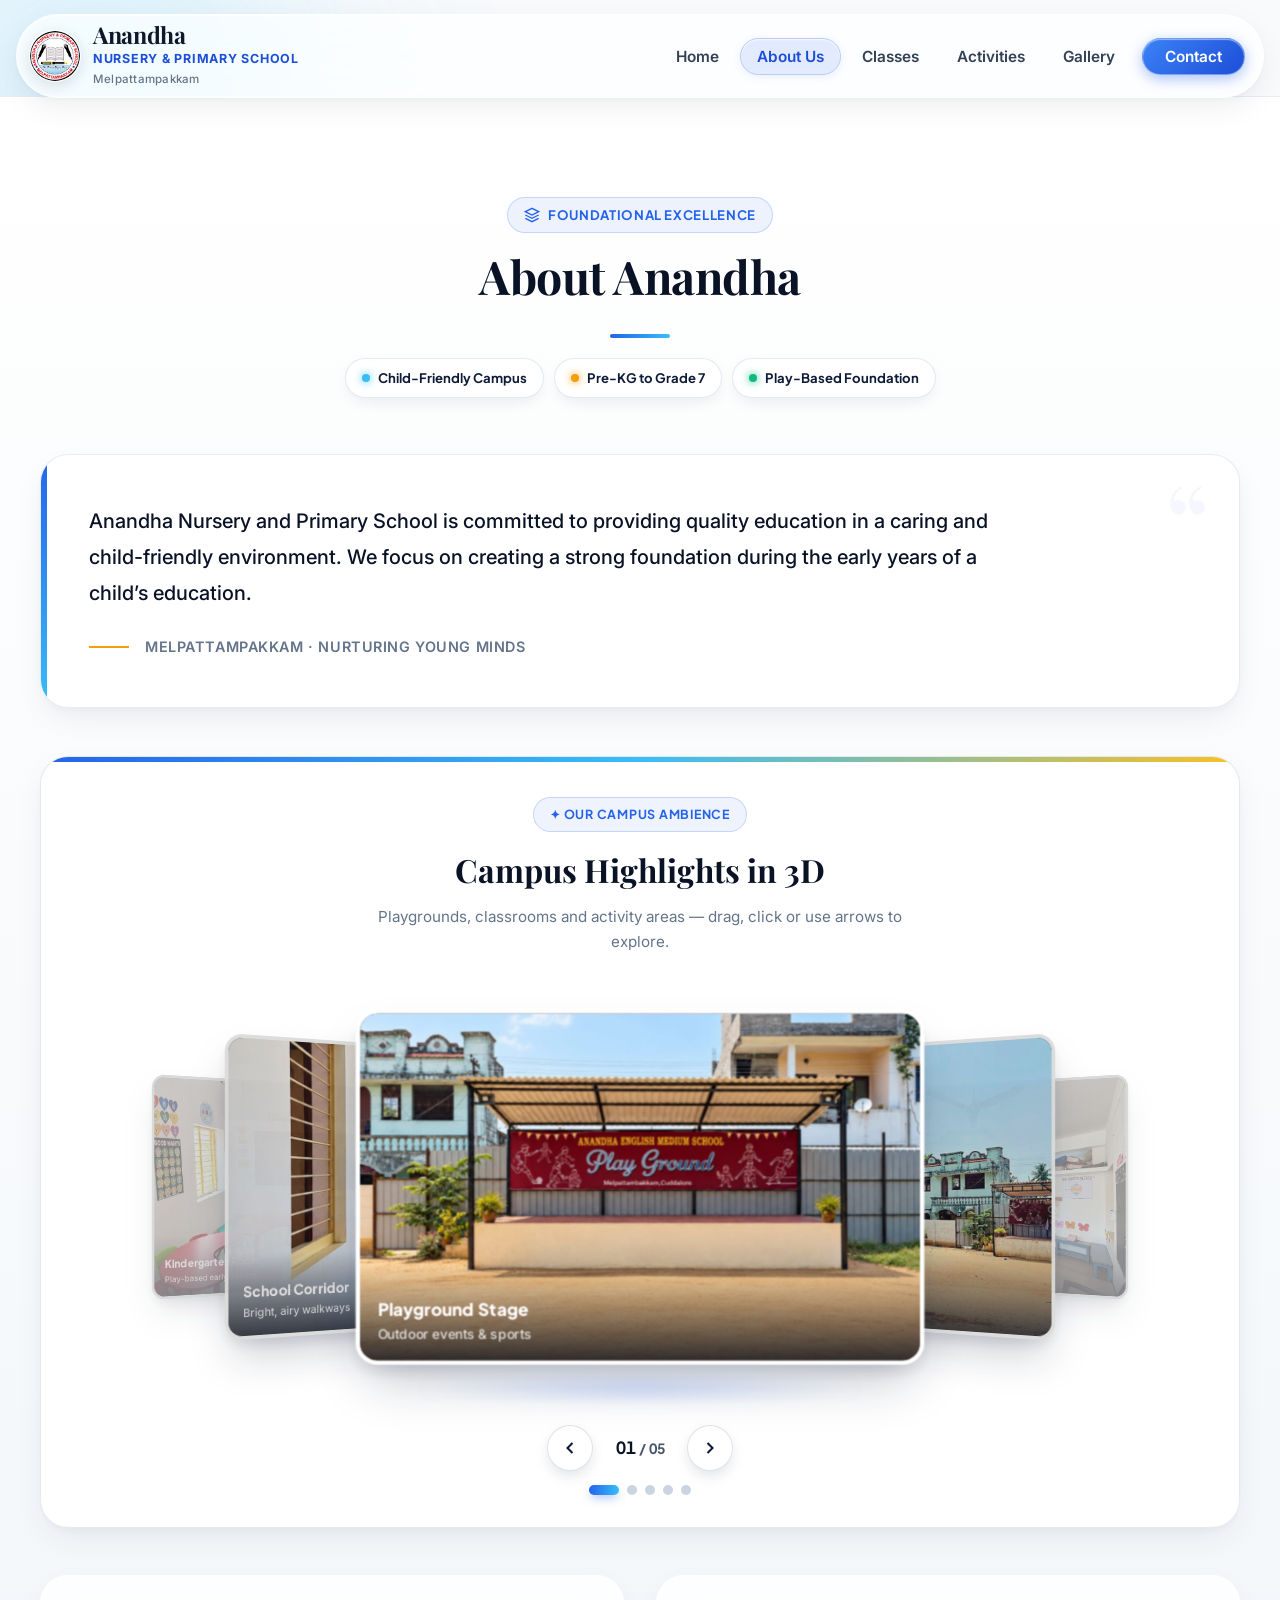
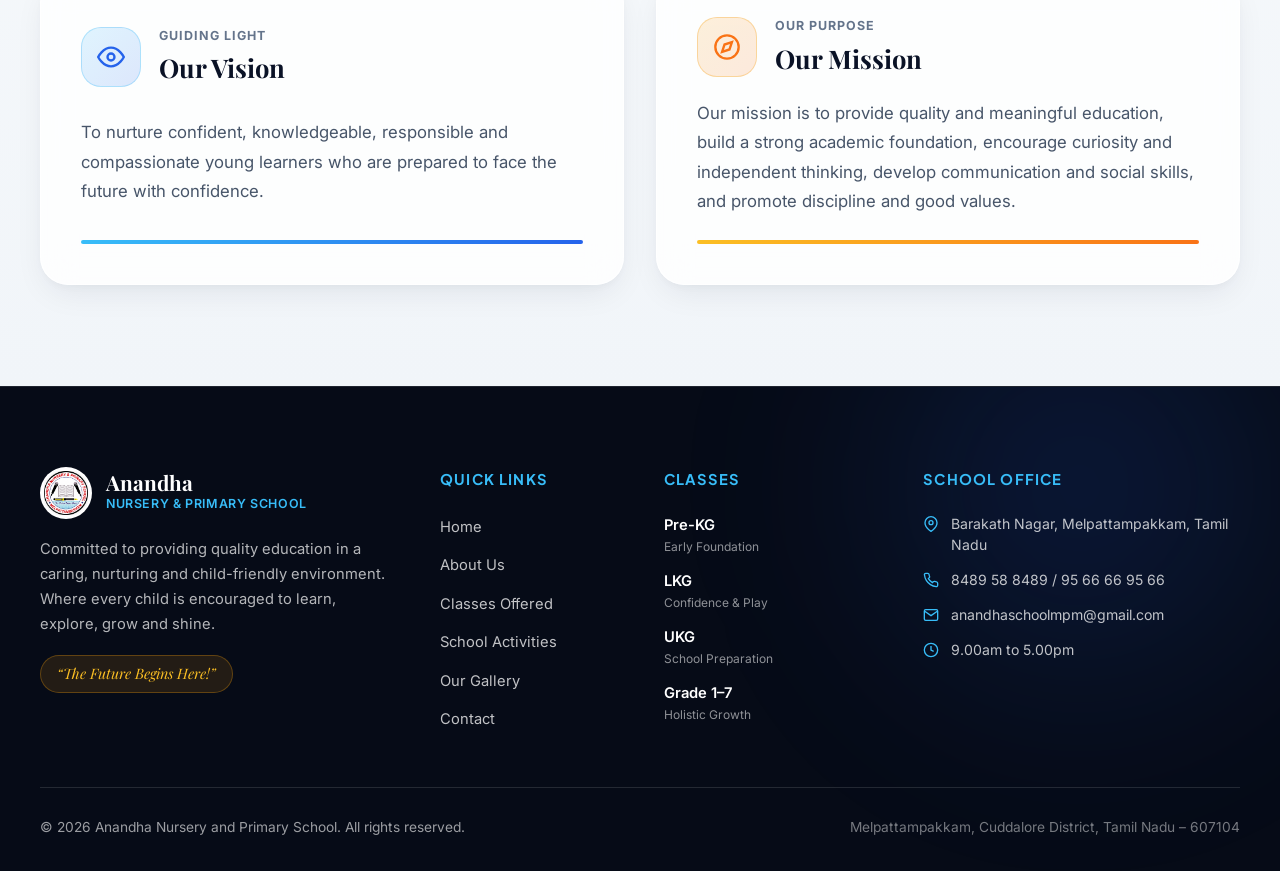
==== commit 6b66550d: "Update about.html carousel to use renamed ambience images" ====
--- a/about.html
+++ b/about.html
@@ -497,7 +497,7 @@
                             <!-- PLACEHOLDER: replace "images/ambience/001.jpeg" with your asset path -->
                             <div class="cover-3d-slide" data-index="0" role="group" aria-roledescription="slide"
                                 aria-label="1 of 5: Playground stage">
-                                <img src="images/ambience/001.jpeg"
+                                <img src="images/ambience/stage.jpeg"
                                     alt="Anandha School playground stage for outdoor events and sports" loading="eager"
                                     onerror="this.src='logo.jpeg'">
                                 <div class="cover-caption"><span>Playground Stage</span><small>Outdoor events &amp;
@@ -507,7 +507,7 @@
                             <!-- PLACEHOLDER: replace "images/ambience/002.jpeg" with your asset path -->
                             <div class="cover-3d-slide" data-index="1" role="group" aria-roledescription="slide"
                                 aria-label="2 of 5: Open play area">
-                                <img src="images/ambience/002.jpeg"
+                                <img src="images/ambience/ground.jpeg"
                                     alt="Open school play ground with shade trees and activity mural wall"
                                     loading="lazy" onerror="this.src='logo.jpeg'">
                                 <div class="cover-caption"><span>Open Play Area</span><small>Safe space to run &amp;
@@ -517,7 +517,7 @@
                             <!-- PLACEHOLDER: replace "images/ambience/004.jpeg" with your asset path -->
                             <div class="cover-3d-slide" data-index="2" role="group" aria-roledescription="slide"
                                 aria-label="3 of 5: Learning classroom">
-                                <img src="images/ambience/004.jpeg"
+                                <img src="images/ambience/classroom1.jpeg"
                                     alt="Colourful classroom walls with charts and learning materials" loading="lazy"
                                     onerror="this.src='logo.jpeg'">
                                 <div class="cover-caption"><span>Learning Classroom</span><small>Charts, colour &amp;
@@ -527,7 +527,7 @@
                             <!-- PLACEHOLDER: replace "images/ambience/005.jpeg" with your asset path -->
                             <div class="cover-3d-slide" data-index="3" role="group" aria-roledescription="slide"
                                 aria-label="4 of 5: Kindergarten activity room">
-                                <img src="images/ambience/005.jpeg"
+                                <img src="images/ambience/kg-playarea.jpeg"
                                     alt="Kindergarten activity room with round tables and tiny chairs" loading="lazy"
                                     onerror="this.src='logo.jpeg'">
                                 <div class="cover-caption"><span>Kindergarten Room</span><small>Play-based early
@@ -537,7 +537,7 @@
                             <!-- PLACEHOLDER: replace "images/ambience/006.jpeg" with your asset path -->
                             <div class="cover-3d-slide" data-index="4" role="group" aria-roledescription="slide"
                                 aria-label="5 of 5: School corridor">
-                                <img src="images/ambience/006.jpeg"
+                                <img src="images/ambience/corridor.jpeg"
                                     alt="Clean airy school corridor connecting classrooms" loading="lazy"
                                     onerror="this.src='logo.jpeg'">
                                 <div class="cover-caption"><span>School Corridor</span><small>Bright, airy
--- a/style.css
+++ b/style.css
@@ -19,17 +19,17 @@
     --sky-blue: #38bdf8;
     --sky-light: #e0f2fe;
     --sky-glow: rgba(56, 189, 248, 0.28);
-    
+
     /* Warm Accents (Subtle, balanced) */
     --accent-amber: #f59e0b;
     --accent-gold: #fbbf24;
     --accent-orange: #f97316;
     --accent-warm-glow: rgba(245, 158, 11, 0.22);
-    
+
     /* Fresh Educational Accents */
     --accent-emerald: #10b981;
     --emerald-light: #ecfdf5;
-    
+
     /* Neutral Surfaces */
     --canvas-bg: #f8fafc;
     --surface-white: #ffffff;
@@ -40,12 +40,12 @@
     --text-light: #94a3b8;
     --border-light: rgba(148, 163, 184, 0.22);
     --border-subtle: rgba(226, 232, 240, 0.8);
-    
+
     /* Glassmorphism Tokens */
     --hero-glass-bg: rgba(255, 255, 255, 0.10);
     --hero-glass-border: rgba(255, 255, 255, 0.22);
     --hero-glass-shadow: 0 30px 60px -15px rgba(0, 0, 0, 0.45), inset 0 1px 1px rgba(255, 255, 255, 0.25);
-    
+
     --card-glass-bg: rgba(255, 255, 255, 0.82);
     --card-glass-border: rgba(255, 255, 255, 0.9);
     --card-glass-shadow: 0 12px 32px -6px rgba(14, 27, 56, 0.08), 0 4px 12px -2px rgba(14, 27, 56, 0.04);
@@ -62,7 +62,7 @@
     --radius-lg: 20px;
     --radius-xl: 28px;
     --radius-full: 9999px;
-    
+
     --transition-fast: 0.2s cubic-bezier(0.16, 1, 0.3, 1);
     --transition-smooth: 0.35s cubic-bezier(0.16, 1, 0.3, 1);
     --transition-bounce: 0.5s cubic-bezier(0.34, 1.56, 0.64, 1);
@@ -71,7 +71,9 @@
 /* --------------------------------------------------------------------------
    2. Reset & Global Styles
    -------------------------------------------------------------------------- */
-*, *::before, *::after {
+*,
+*::before,
+*::after {
     margin: 0;
     padding: 0;
     box-sizing: border-box;
@@ -184,15 +186,31 @@
 }
 
 @keyframes driftBlobOne {
-    0% { transform: translate(0, 0) scale(1); }
-    50% { transform: translate(60px, 80px) scale(1.1); }
-    100% { transform: translate(-40px, 40px) scale(0.95); }
+    0% {
+        transform: translate(0, 0) scale(1);
+    }
+
+    50% {
+        transform: translate(60px, 80px) scale(1.1);
+    }
+
+    100% {
+        transform: translate(-40px, 40px) scale(0.95);
+    }
 }
 
 @keyframes driftBlobTwo {
-    0% { transform: translate(0, 0) scale(1); }
-    50% { transform: translate(-80px, -60px) scale(1.08); }
-    100% { transform: translate(40px, -30px) scale(0.92); }
+    0% {
+        transform: translate(0, 0) scale(1);
+    }
+
+    50% {
+        transform: translate(-80px, -60px) scale(1.08);
+    }
+
+    100% {
+        transform: translate(40px, -30px) scale(0.92);
+    }
 }
 
 /* --------------------------------------------------------------------------
@@ -214,7 +232,7 @@
     backdrop-filter: blur(28px) saturate(190%) contrast(100%);
     -webkit-backdrop-filter: blur(28px) saturate(190%) contrast(100%);
     border: 1px solid rgba(255, 255, 255, 0.65);
-    box-shadow: 
+    box-shadow:
         0 10px 32px -4px rgba(15, 23, 42, 0.08),
         0 4px 12px -2px rgba(15, 23, 42, 0.04),
         inset 0 1px 1.5px 0 rgba(255, 255, 255, 0.9),
@@ -258,7 +276,7 @@
     backdrop-filter: blur(32px) saturate(200%);
     -webkit-backdrop-filter: blur(32px) saturate(200%);
     border-color: rgba(255, 255, 255, 0.8);
-    box-shadow: 
+    box-shadow:
         0 14px 38px -4px rgba(15, 23, 42, 0.12),
         0 6px 16px -2px rgba(15, 23, 42, 0.06),
         inset 0 1px 2px 0 rgba(255, 255, 255, 0.95),
@@ -282,7 +300,7 @@
     border-radius: 50%;
     overflow: hidden;
     background: #ffffff;
-    box-shadow: 
+    box-shadow:
         0 4px 14px rgba(15, 23, 42, 0.12),
         inset 0 1px 1px rgba(255, 255, 255, 0.9);
     border: 1.5px solid rgba(255, 255, 255, 0.95);
@@ -382,7 +400,7 @@
     color: #0f172a;
     background: rgba(255, 255, 255, 0.85);
     border-color: rgba(255, 255, 255, 0.9);
-    box-shadow: 
+    box-shadow:
         0 4px 12px rgba(15, 23, 42, 0.05),
         inset 0 1px 1px rgba(255, 255, 255, 0.95);
     transform: translateY(-1px);
@@ -393,7 +411,7 @@
     color: #1d4ed8;
     background: rgba(37, 99, 235, 0.12);
     border-color: rgba(37, 99, 235, 0.22);
-    box-shadow: 
+    box-shadow:
         inset 0 1px 1.5px rgba(255, 255, 255, 0.8),
         0 2px 8px rgba(37, 99, 235, 0.10);
     backdrop-filter: blur(12px);
@@ -426,7 +444,7 @@
     border-radius: 9999px !important;
     margin-left: 6px;
     border: 1px solid rgba(255, 255, 255, 0.35) !important;
-    box-shadow: 
+    box-shadow:
         0 4px 14px rgba(37, 99, 235, 0.38),
         inset 0 1px 1px rgba(255, 255, 255, 0.5) !important;
     transition: all 0.3s cubic-bezier(0.16, 1, 0.3, 1) !important;
@@ -436,7 +454,7 @@
     background: linear-gradient(135deg, #2563eb 0%, #1e40af 100%) !important;
     color: #ffffff !important;
     transform: translateY(-1.5px) scale(1.02) !important;
-    box-shadow: 
+    box-shadow:
         0 6px 20px rgba(37, 99, 235, 0.48),
         inset 0 1px 1.5px rgba(255, 255, 255, 0.65) !important;
 }
@@ -565,7 +583,8 @@
     transition: background var(--transition-fast), color var(--transition-fast);
 }
 
-.mobile-nav-link:hover, .mobile-nav-link:focus {
+.mobile-nav-link:hover,
+.mobile-nav-link:focus {
     background: rgba(255, 255, 255, 0.1);
     color: var(--sky-blue);
 }
@@ -632,7 +651,7 @@
     height: 100%;
     opacity: 0;
     z-index: 0;
-    transition: opacity 1.5s ease-in-out;
+    transition: opacity 0.75s ease-in-out;
     pointer-events: none;
 }
 
@@ -671,21 +690,17 @@
 .hero-image-overlay {
     position: absolute;
     inset: 0;
-    background: 
-        linear-gradient(
-            to bottom,
+    background:
+        linear-gradient(to bottom,
             rgba(6, 11, 23, 0.45) 0%,
             transparent 22%,
             transparent 65%,
-            rgba(6, 11, 23, 0.40) 100%
-        ),
-        linear-gradient(
-            to right,
+            rgba(6, 11, 23, 0.40) 100%),
+        linear-gradient(to right,
             rgba(6, 11, 23, 0.72) 0%,
             rgba(6, 11, 23, 0.44) 38%,
             rgba(6, 11, 23, 0.10) 68%,
-            transparent 100%
-        );
+            transparent 100%);
     pointer-events: none;
     z-index: 2;
 }
@@ -727,8 +742,8 @@
 /* Main Heading (Clean Typography directly over photograph - Plus Jakarta Sans) */
 .hero-title {
     font-family: var(--font-display);
-    font-size: clamp(2.6rem, 5.2vw, 4.2rem);
-    font-weight: 800;
+    font-size: clamp(2.2rem, 4vw, 3.8rem);
+    font-weight: 600;
     line-height: 1.12;
     color: #ffffff;
     letter-spacing: -0.025em;
@@ -1336,7 +1351,8 @@
     margin-bottom: 12px;
 }
 
-.contact-value, address.contact-value {
+.contact-value,
+address.contact-value {
     font-style: normal;
     font-size: 0.95rem;
     line-height: 1.6;
@@ -1349,7 +1365,8 @@
     gap: 4px;
 }
 
-.phone-link, .email-link {
+.phone-link,
+.email-link {
     font-weight: 600;
     color: var(--royal-blue);
     word-break: break-all;
@@ -1357,7 +1374,8 @@
     display: inline-block;
 }
 
-.phone-link:hover, .email-link:hover {
+.phone-link:hover,
+.email-link:hover {
     color: var(--navy-850);
     text-decoration: underline;
 }
@@ -1625,11 +1643,11 @@
     .classes-grid {
         grid-template-columns: repeat(2, 1fr);
     }
-    
+
     .activities-grid {
         grid-template-columns: repeat(2, 1fr);
     }
-    
+
     .contact-cards-grid {
         grid-template-columns: repeat(2, 1fr);
     }
@@ -1644,6 +1662,7 @@
 
 /* Mobile & Small Tablets */
 @media (max-width: 768px) {
+
     .site-header,
     .navbar {
         top: 10px;
@@ -1713,7 +1732,7 @@
         backdrop-filter: blur(32px) saturate(200%);
         -webkit-backdrop-filter: blur(32px) saturate(200%);
         border: 1px solid rgba(255, 255, 255, 0.85);
-        box-shadow: 
+        box-shadow:
             0 24px 50px -10px rgba(15, 23, 42, 0.18),
             inset 0 1px 2px rgba(255, 255, 255, 0.95);
     }
@@ -1811,13 +1830,11 @@
 
     /* Smooth contrast gradient over photograph: protects top navbar & guarantees white text readability */
     .hero-image-overlay {
-        background: linear-gradient(
-            to bottom,
-            rgba(6, 11, 23, 0.52) 0%,
-            rgba(6, 11, 23, 0.16) 24%,
-            rgba(6, 11, 23, 0.48) 54%,
-            rgba(6, 11, 23, 0.88) 100%
-        );
+        background: linear-gradient(to bottom,
+                rgba(6, 11, 23, 0.52) 0%,
+                rgba(6, 11, 23, 0.16) 24%,
+                rgba(6, 11, 23, 0.48) 54%,
+                rgba(6, 11, 23, 0.88) 100%);
     }
 
     /* Content directly overlaid on background photo (AMS Reference Layout) */
@@ -1866,27 +1883,255 @@
         padding: 12px 24px;
     }
 
+    /* General Section Spacing on Mobile */
+    .section {
+        padding: 46px 16px;
+    }
+
+    .section-header {
+        margin-bottom: 24px;
+    }
+
+    .section-tag {
+        font-size: 0.74rem;
+        padding: 4px 12px;
+        margin-bottom: 8px;
+    }
+
+    .section-title {
+        font-size: clamp(1.55rem, 5.5vw, 1.95rem);
+        line-height: 1.2;
+        margin-bottom: 6px;
+    }
+
+    .section-subtitle {
+        font-size: 0.88rem;
+        line-height: 1.45;
+    }
+
+    .title-underline {
+        margin-top: 10px;
+        width: 40px;
+        height: 3px;
+    }
+
+    /* 1. About Lead Hero Card — Fine & Compact Mobile Size */
+    .about-hero-card {
+        padding: 20px 18px 18px 20px;
+        border-radius: 16px;
+        margin-bottom: 20px;
+        box-shadow: 0 4px 16px -2px rgba(14, 27, 56, 0.08);
+    }
+
+    .about-hero-card::before {
+        width: 4px;
+    }
+
+    .about-quote-mark {
+        font-size: 3.2rem;
+        top: 2px;
+        right: 12px;
+        opacity: 0.7;
+    }
+
+    .about-lead-text {
+        font-size: 0.92rem;
+        line-height: 1.55;
+        margin-bottom: 14px;
+        font-weight: 500;
+    }
+
+    .about-signature {
+        gap: 10px;
+    }
+
+    .signature-line {
+        width: 24px;
+        height: 2px;
+    }
+
+    .signature-text {
+        font-size: 0.72rem;
+        letter-spacing: 0.03em;
+    }
+
+    /* 2. Vision & Mission Cards — Fine & Compact Mobile Size */
     .vision-mission-grid {
         grid-template-columns: 1fr;
-    }
-
+        gap: 12px;
+    }
+
+    .pillar-card {
+        padding: 16px 16px 14px;
+        border-radius: 16px;
+        box-shadow: 0 4px 14px -2px rgba(14, 27, 56, 0.07);
+    }
+
+    .pillar-header {
+        gap: 12px;
+        margin-bottom: 10px;
+    }
+
+    .pillar-icon-box {
+        width: 38px;
+        height: 38px;
+        border-radius: 10px;
+    }
+
+    .pillar-icon-box svg {
+        width: 20px;
+        height: 20px;
+    }
+
+    .pillar-pretitle {
+        font-size: 0.68rem;
+        letter-spacing: 0.06em;
+    }
+
+    .pillar-title {
+        font-size: 1.15rem;
+        line-height: 1.2;
+    }
+
+    .pillar-description {
+        font-size: 0.86rem;
+        line-height: 1.5;
+        margin-bottom: 12px;
+    }
+
+    .pillar-accent-bar {
+        height: 3px;
+    }
+
+    /* 3. Classes Offered Cards — Compact 2-Column Mobile Grid */
     .classes-grid {
-        grid-template-columns: 1fr;
-    }
-
+        grid-template-columns: repeat(2, 1fr);
+        gap: 10px;
+    }
+
+    .class-card {
+        padding: 14px 12px 12px;
+        border-radius: 14px;
+        box-shadow: 0 4px 14px -2px rgba(14, 27, 56, 0.06);
+    }
+
+    .class-watermark {
+        font-size: 1.8rem;
+        top: 6px;
+        right: 8px;
+        opacity: 0.08;
+    }
+
+    .class-icon-wrapper {
+        width: 36px;
+        height: 36px;
+        border-radius: 8px;
+        margin-bottom: 8px;
+    }
+
+    .class-icon-wrapper svg {
+        width: 18px;
+        height: 18px;
+    }
+
+    .class-stage-pill {
+        font-size: 0.62rem;
+        padding: 2px 7px;
+        margin-bottom: 6px;
+    }
+
+    .class-title {
+        font-size: 1.05rem;
+        line-height: 1.2;
+        margin-bottom: 4px;
+    }
+
+    .class-description {
+        font-size: 0.78rem;
+        line-height: 1.35;
+        margin-bottom: 10px;
+    }
+
+    .class-card-footer {
+        padding-top: 8px;
+        font-size: 0.72rem;
+    }
+
+    /* 4. Activities Cards — Compact 2-Column Mobile Grid */
     .activities-grid {
-        grid-template-columns: 1fr;
-    }
-
-
-
+        grid-template-columns: repeat(2, 1fr);
+        gap: 10px;
+    }
+
+    .activity-card {
+        padding: 12px 12px;
+        gap: 10px;
+        border-radius: 12px;
+        box-shadow: 0 3px 12px rgba(10, 18, 38, 0.04);
+    }
+
+    .activity-icon-container {
+        width: 34px;
+        height: 34px;
+        border-radius: 8px;
+    }
+
+    .activity-icon-container svg {
+        width: 16px;
+        height: 16px;
+    }
+
+    .activity-title {
+        font-size: 0.92rem;
+        margin-bottom: 2px;
+    }
+
+    .activity-description {
+        font-size: 0.76rem;
+        line-height: 1.35;
+    }
+
+    /* 5. Contact Cards — Compact Mobile Cards */
     .contact-cards-grid {
         grid-template-columns: 1fr;
+        gap: 10px;
+    }
+
+    .contact-card {
+        padding: 16px 16px;
+        border-radius: 14px;
+        box-shadow: 0 4px 14px -2px rgba(14, 27, 56, 0.06);
+    }
+
+    .contact-icon-frame {
+        width: 38px;
+        height: 38px;
+        border-radius: 10px;
+        margin-bottom: 10px;
+    }
+
+    .contact-icon-frame svg {
+        width: 18px;
+        height: 18px;
+    }
+
+    .contact-meta-label {
+        font-size: 0.68rem;
+        margin-bottom: 2px;
+    }
+
+    .contact-title {
+        font-size: 1.05rem;
+        margin-bottom: 4px;
+    }
+
+    .contact-value {
+        font-size: 0.88rem;
     }
 
     .footer-grid {
         grid-template-columns: 1fr;
-        gap: 32px;
+        gap: 28px;
     }
 
     .footer-bottom-bar {
@@ -1931,19 +2176,19 @@
     }
 
     .about-hero-card {
-        padding: 30px 20px;
+        padding: 18px 15px 15px 16px;
     }
 
     .about-lead-text {
-        font-size: 1.05rem;
+        font-size: 0.88rem;
     }
 
     .pillar-card {
-        padding: 28px 20px;
+        padding: 14px 14px 12px;
     }
 
     .class-card {
-        padding: 28px 20px;
+        padding: 12px 10px 10px;
     }
 }
 
@@ -1951,14 +2196,19 @@
    17. Reduced Motion Support
    -------------------------------------------------------------------------- */
 @media (prefers-reduced-motion: reduce) {
-    *, *::before, *::after {
+
+    *,
+    *::before,
+    *::after {
         animation-duration: 0.01ms !important;
         animation-iteration-count: 1 !important;
         transition-duration: 0.01ms !important;
         scroll-behavior: auto !important;
     }
 
-    .glow-blob-1, .glow-blob-2, .glow-blob-3,
+    .glow-blob-1,
+    .glow-blob-2,
+    .glow-blob-3,
     .hero-image-placeholder::before,
     .gallery-placeholder-wrapper::before {
         animation: none !important;
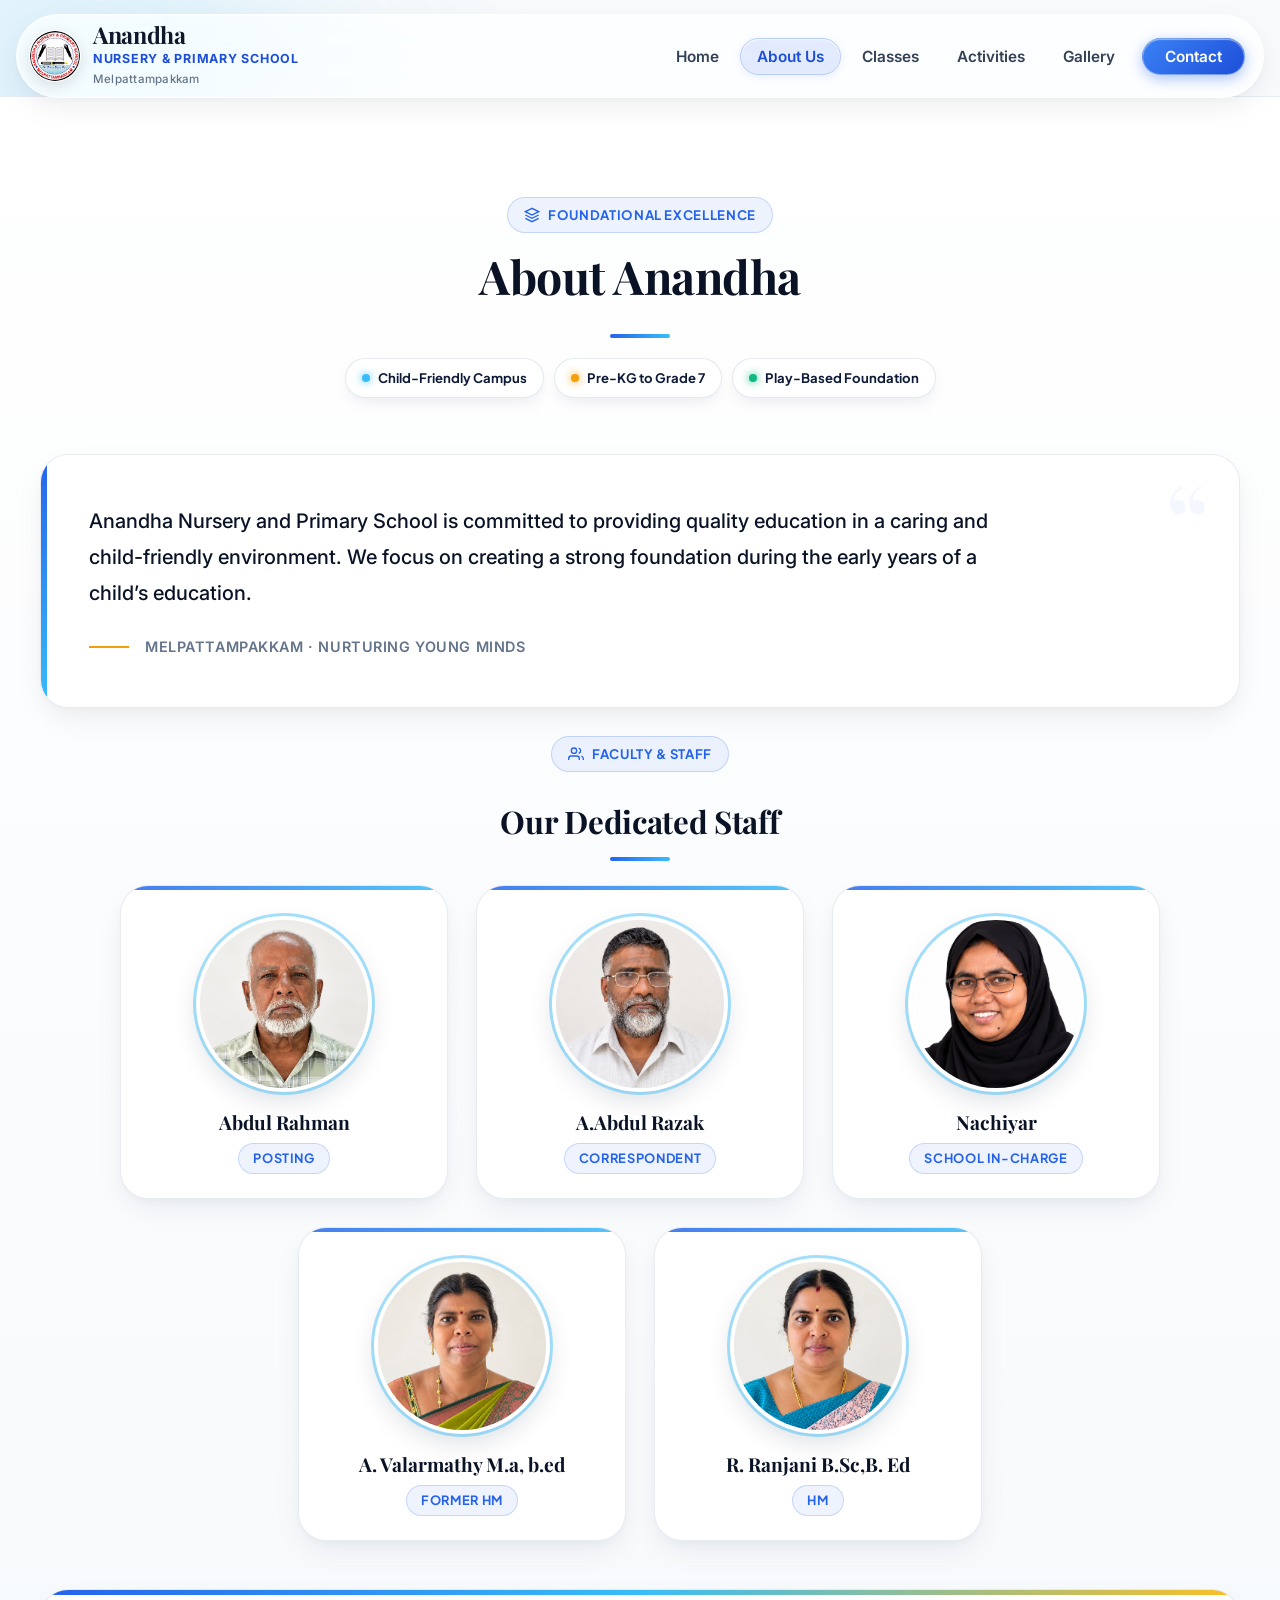
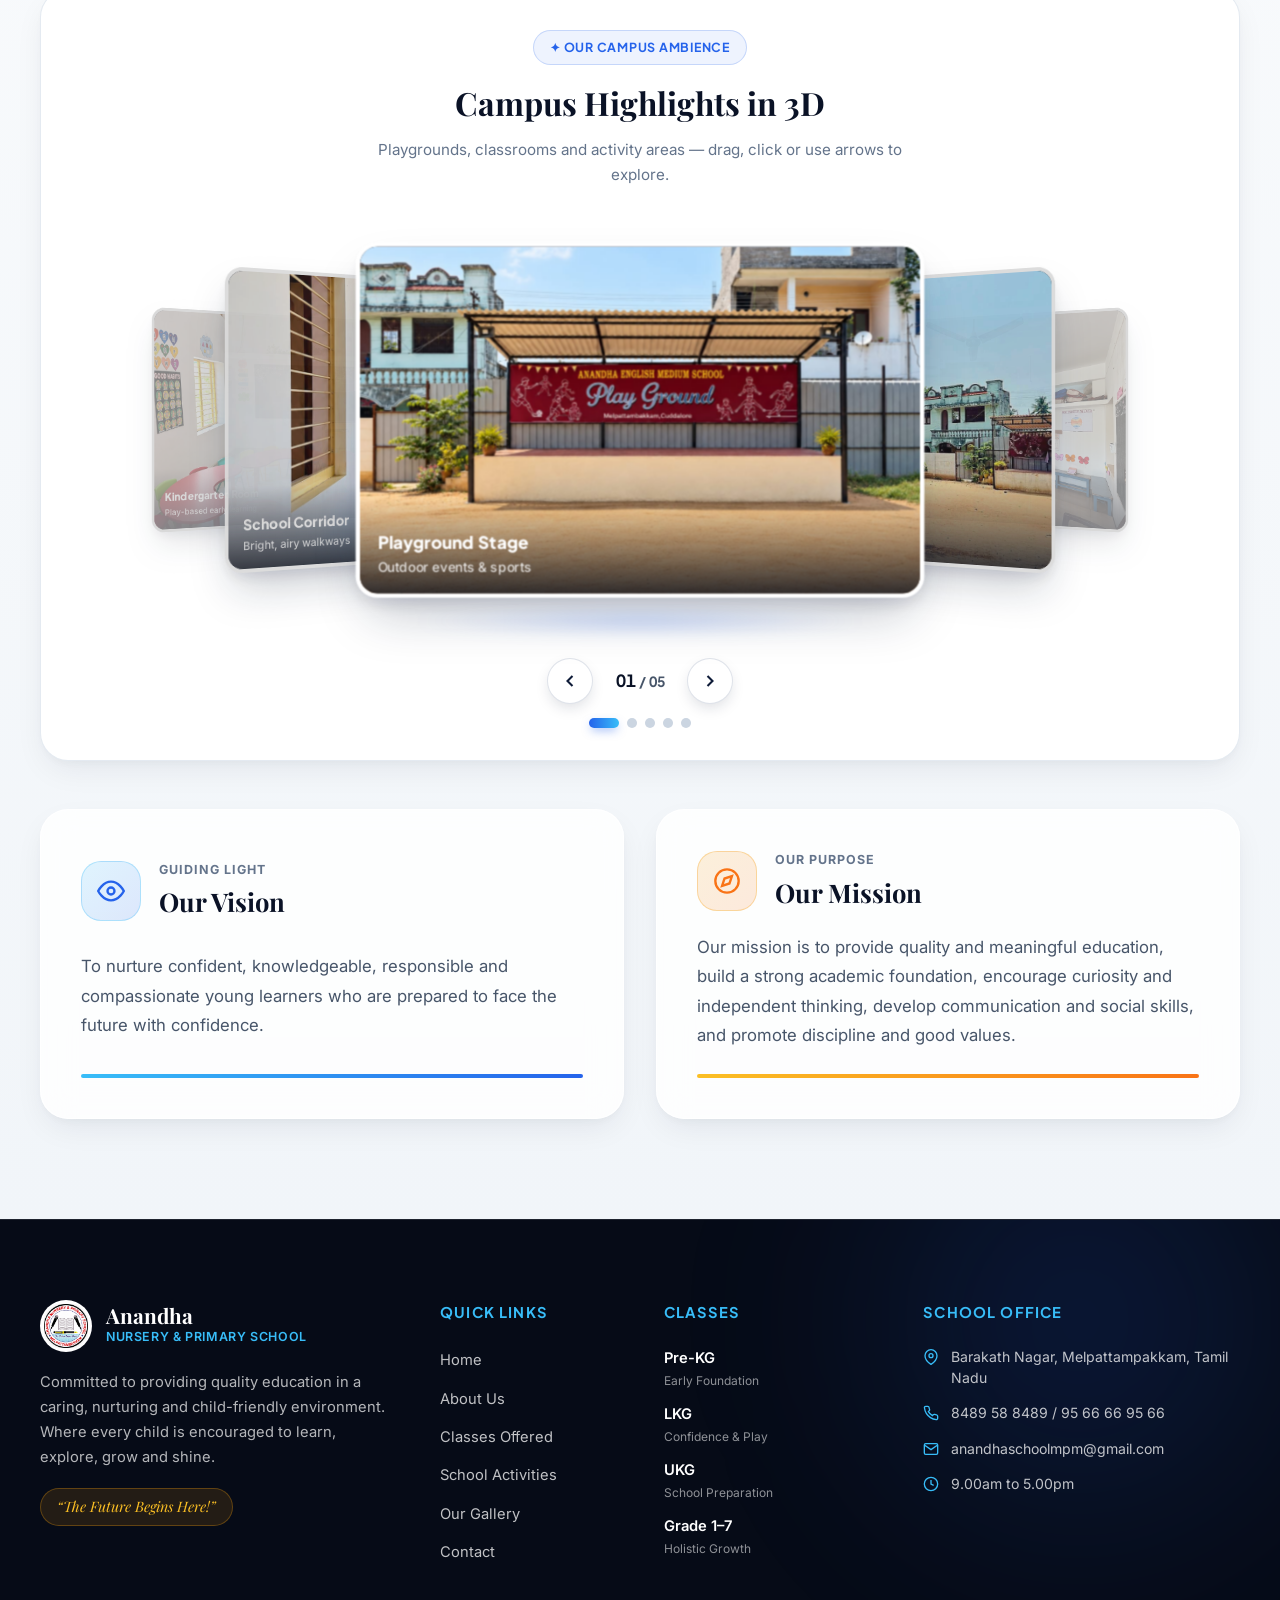
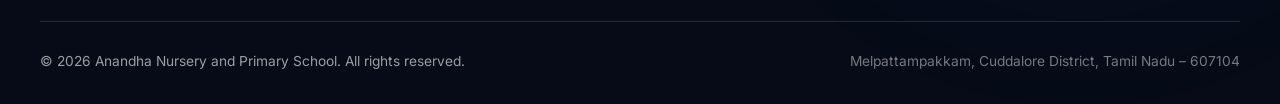
==== commit 7db2ec4b: "new file:   About Us/A. Valarmathy M.a, b.ed.jpeg 	new file:   About Us/A.Abdul Razak.jpeg 	new file" ====
--- a/about.html
+++ b/about.html
@@ -477,6 +477,79 @@
                     <div class="about-signature">
                         <div class="signature-line"></div>
                         <span class="signature-text">Melpattampakkam · Nurturing Young Minds</span>
+                    </div>
+                </div>
+
+                <!-- Staff Profiles Showcase -->
+                <div class="staff-profiles-section reveal-item" id="staffProfiles"
+                    aria-labelledby="staffProfilesHeading">
+                    <div class="staff-section-header">
+                        <div class="section-tag">
+                            <svg class="tag-icon" viewBox="0 0 24 24" width="16" height="16" fill="none"
+                                stroke="currentColor" stroke-width="2">
+                                <path d="M17 21v-2a4 4 0 0 0-4-4H5a4 4 0 0 0-4 4v2" />
+                                <circle cx="9" cy="7" r="4" />
+                                <path d="M23 21v-2a4 4 0 0 0-3-3.87" />
+                                <path d="M16 3.13a4 4 0 0 1 0 7.75" />
+                            </svg>
+                            <span>Faculty &amp; Staff</span>
+                        </div>
+                        <h2 class="staff-section-heading" id="staffProfilesHeading">Our Dedicated Staff</h2>
+                        <div class="title-underline staff-title-underline"></div>
+                    </div>
+
+                    <div class="staff-cards-grid">
+                        <!-- Card 1: Abdul Rahman -->
+                        <div class="staff-card">
+                            <div class="staff-avatar-wrap">
+                                <img src="About Us/Abdul Rahman.jpeg" alt="Photograph of Abdul Rahman - Anandha School"
+                                    class="staff-avatar-img" loading="lazy" onerror="this.src='logo.jpeg'">
+                            </div>
+                            <h3 class="staff-name">Abdul Rahman</h3>
+                            <span class="staff-designation">POSTING</span>
+                        </div>
+
+                        <!-- Card 2: A.Abdul Razak -->
+                        <div class="staff-card">
+                            <div class="staff-avatar-wrap">
+                                <img src="About Us/A.Abdul Razak.jpeg" alt="Photograph of A.Abdul Razak - Anandha School"
+                                    class="staff-avatar-img" loading="lazy" onerror="this.src='logo.jpeg'">
+                            </div>
+                            <h3 class="staff-name">A.Abdul Razak</h3>
+                            <span class="staff-designation">Correspondent</span>
+                        </div>
+
+                        <!-- Card 3: Nachiyar -->
+                        <div class="staff-card">
+                            <div class="staff-avatar-wrap">
+                                <img src="About Us/Nachiya.jpeg" alt="Photograph of Nachiyar - Anandha School"
+                                    class="staff-avatar-img" loading="lazy" onerror="this.src='logo.jpeg'">
+                            </div>
+                            <h3 class="staff-name">Nachiyar</h3>
+                            <span class="staff-designation">School In-Charge</span>
+                        </div>
+
+                        <!-- Card 4: A. Valarmathy M.a, b.ed -->
+                        <div class="staff-card">
+                            <div class="staff-avatar-wrap">
+                                <img src="About Us/A. Valarmathy M.a, b.ed.jpeg"
+                                    alt="Photograph of A. Valarmathy M.a, b.ed - Anandha School" class="staff-avatar-img"
+                                    loading="lazy" onerror="this.src='logo.jpeg'">
+                            </div>
+                            <h3 class="staff-name">A. Valarmathy M.a, b.ed</h3>
+                            <span class="staff-designation">Former HM</span>
+                        </div>
+
+                        <!-- Card 5: R. Ranjani B.Sc,B. Ed -->
+                        <div class="staff-card">
+                            <div class="staff-avatar-wrap">
+                                <img src="About Us/R. Ranjani B.Sc,B. Ed.jpeg"
+                                    alt="Photograph of R. Ranjani B.Sc,B. Ed - Anandha School" class="staff-avatar-img" loading="lazy"
+                                    onerror="this.src='logo.jpeg'">
+                            </div>
+                            <h3 class="staff-name">R. Ranjani B.Sc,B. Ed</h3>
+                            <span class="staff-designation">HM</span>
+                        </div>
                     </div>
                 </div>
 
--- a/style.css
+++ b/style.css
@@ -673,17 +673,22 @@
     -webkit-user-drag: none;
 }
 
-/* Intelligent Positioning: Guarantees School Name & Signboard Visibility */
+/* Full Building Visible — anchored near top so blue signboard sits with breathing room below navbar */
 .hero-img-building {
-    object-position: center top;
+    object-fit: cover;
+    object-position: center 10%;
+}
+
+.hero-img-assembly {
+    object-position: center 38%;
 }
 
 .hero-img-reception {
-    object-position: center 35%;
+    object-position: center 42%;
 }
 
 .hero-img-students {
-    object-position: center 22%;
+    object-position: center 30%;
 }
 
 /* Subtle, Natural Overlay: Soft contrast on bottom-left for text, transparent on building */
@@ -692,14 +697,14 @@
     inset: 0;
     background:
         linear-gradient(to bottom,
-            rgba(6, 11, 23, 0.45) 0%,
-            transparent 22%,
+            rgba(6, 11, 23, 0.40) 0%,
+            transparent 18%,
             transparent 65%,
-            rgba(6, 11, 23, 0.40) 100%),
+            rgba(6, 11, 23, 0.45) 100%),
         linear-gradient(to right,
-            rgba(6, 11, 23, 0.72) 0%,
-            rgba(6, 11, 23, 0.44) 38%,
-            rgba(6, 11, 23, 0.10) 68%,
+            rgba(6, 11, 23, 0.58) 0%,
+            rgba(6, 11, 23, 0.32) 36%,
+            rgba(6, 11, 23, 0.08) 60%,
             transparent 100%);
     pointer-events: none;
     z-index: 2;
@@ -722,7 +727,7 @@
 }
 
 .hero-content-wrapper {
-    max-width: 780px;
+    max-width: 650px;
     pointer-events: auto;
 }
 
@@ -896,7 +901,7 @@
     border-radius: var(--radius-xl);
     padding: 48px;
     box-shadow: var(--card-glass-shadow);
-    margin-bottom: 48px;
+    margin-bottom: 28px;
     overflow: hidden;
 }
 
@@ -951,6 +956,170 @@
     color: var(--text-muted);
     letter-spacing: 0.04em;
     text-transform: uppercase;
+}
+
+/* ==========================================================================
+   Staff Profiles Showcase (About Us Section)
+   Layout follows handwritten reference:
+   - Row 1 (3 cards): Abdul Rahman, Abdul Razak, Nachiyar
+   - Row 2 (2 cards): Valarmathy, R. Ranjani B.Sc,B. Ed (centered horizontally under Row 1)
+   ========================================================================== */
+.staff-profiles-section {
+    margin-bottom: 48px;
+    position: relative;
+    scroll-margin-top: 104px;
+    /* Ensure fixed navbar never overlaps or hides first card */
+}
+
+.staff-section-header {
+    text-align: center;
+    margin-bottom: 24px;
+    /* Clean spacing without unnecessary empty space */
+    display: flex;
+    flex-direction: column;
+    align-items: center;
+}
+
+.staff-section-heading {
+    font-family: var(--font-heading);
+    font-size: clamp(1.5rem, 2.8vw, 1.95rem);
+    font-weight: 700;
+    color: var(--navy-900);
+    margin-top: 8px;
+    letter-spacing: -0.01em;
+}
+
+.staff-title-underline {
+    margin: 10px auto 0;
+}
+
+/* Single ordered CSS Grid:
+   Desktop: 6 columns
+   - Cards 1, 2, 3: span 2 each (Row 1: exactly 3 cards)
+   - Card 4: starts at col 2, spans 2 (cols 2 & 3)
+   - Card 5: spans 2 (cols 4 & 5)
+   Cols 1 and 6 are empty in Row 2, perfectly centering the 2 cards horizontally underneath Row 1.
+*/
+.staff-cards-grid {
+    display: grid;
+    grid-template-columns: repeat(6, 1fr);
+    gap: 28px;
+    max-width: 1040px;
+    margin: 0 auto;
+    width: 100%;
+}
+
+.staff-card {
+    grid-column: span 2;
+    position: relative;
+    background: var(--surface-white);
+    border: 1px solid var(--border-subtle);
+    border-radius: var(--radius-xl);
+    padding: 30px 22px 24px;
+    box-shadow: var(--card-glass-shadow);
+    display: flex;
+    flex-direction: column;
+    align-items: center;
+    text-align: center;
+    transition: transform var(--transition-bounce), box-shadow var(--transition-smooth), border-color 0.3s ease;
+    overflow: hidden;
+    width: 100%;
+}
+
+/* Second row: exactly 2 cards centered underneath Row 1 */
+.staff-card:nth-child(4) {
+    grid-column: 2 / span 2;
+}
+
+.staff-card:nth-child(5) {
+    grid-column: 4 / span 2;
+}
+
+.staff-card::before {
+    content: '';
+    position: absolute;
+    top: 0;
+    left: 0;
+    right: 0;
+    height: 4px;
+    background: linear-gradient(90deg, var(--royal-blue), var(--sky-blue));
+    opacity: 0.85;
+    transition: height 0.3s ease, opacity 0.3s ease;
+}
+
+.staff-card:hover {
+    transform: translateY(-6px);
+    box-shadow: var(--card-hover-shadow);
+    border-color: rgba(37, 99, 235, 0.35);
+}
+
+.staff-card:hover::before {
+    height: 5px;
+    opacity: 1;
+}
+
+.staff-avatar-wrap {
+    position: relative;
+    width: 176px;
+    height: 176px;
+    border-radius: 50%;
+    overflow: hidden;
+    border: 4px solid #ffffff;
+    box-shadow: 0 0 0 3px rgba(56, 189, 248, 0.45), 0 10px 28px -4px rgba(14, 27, 56, 0.16);
+    margin-bottom: 18px;
+    background-color: var(--surface-alt);
+    transition: transform var(--transition-smooth), box-shadow var(--transition-smooth);
+}
+
+.staff-card:hover .staff-avatar-wrap {
+    transform: scale(1.04);
+    box-shadow: 0 0 0 3px var(--royal-blue), 0 14px 34px -4px rgba(37, 99, 235, 0.28);
+}
+
+.staff-avatar-img {
+    width: 100%;
+    height: 100%;
+    object-fit: cover;
+    object-position: center 22%;
+    display: block;
+    transform: scale(1.22);
+    transform-origin: center 25%;
+    transition: transform 0.4s ease;
+}
+
+.staff-card:hover .staff-avatar-img {
+    transform: scale(1.28);
+}
+
+.staff-name {
+    font-family: var(--font-heading);
+    font-size: 1.2rem;
+    font-weight: 700;
+    color: var(--navy-900);
+    margin: 0 0 8px;
+    line-height: 1.3;
+}
+
+.staff-designation {
+    display: inline-flex;
+    align-items: center;
+    justify-content: center;
+    padding: 4px 14px;
+    border-radius: var(--radius-full);
+    background: rgba(37, 99, 235, 0.08);
+    border: 1px solid rgba(37, 99, 235, 0.2);
+    color: var(--royal-blue);
+    font-family: var(--font-display);
+    font-size: 0.8rem;
+    font-weight: 700;
+    letter-spacing: 0.05em;
+    text-transform: uppercase;
+    transition: background 0.3s ease, border-color 0.3s ease;
+}
+
+.staff-card:hover .staff-designation {
+    background: rgba(37, 99, 235, 0.14);
+    border-color: rgba(37, 99, 235, 0.35);
 }
 
 /* Vision & Mission Dual Cards */
@@ -1200,6 +1369,451 @@
 .class-card-featured {
     border-color: rgba(37, 99, 235, 0.3);
     background: linear-gradient(to bottom, #ffffff 0%, #f0f7ff 100%);
+}
+
+/* --------------------------------------------------------------------------
+   8b. Classroom Showcase Extension (10 Individual Class Cards)
+   -------------------------------------------------------------------------- */
+.classroom-showcase-wrap {
+    margin-top: 56px;
+    padding-top: 24px;
+}
+
+.classroom-showcase-divider {
+    display: flex;
+    align-items: center;
+    justify-content: center;
+    gap: 16px;
+    margin-bottom: 28px;
+}
+
+.classroom-divider-line {
+    flex: 1;
+    height: 1px;
+    background: linear-gradient(90deg, transparent, var(--border-light), transparent);
+}
+
+.classroom-divider-pill {
+    font-size: 0.72rem;
+    font-weight: 700;
+    letter-spacing: 0.08em;
+    text-transform: uppercase;
+    color: var(--royal-blue);
+    background: rgba(37, 99, 235, 0.08);
+    border: 1px solid rgba(37, 99, 235, 0.2);
+    padding: 5px 14px;
+    border-radius: var(--radius-full);
+}
+
+.classroom-showcase-header {
+    text-align: center;
+    margin-bottom: 36px;
+}
+
+.classroom-showcase-title {
+    font-family: var(--font-heading);
+    font-size: 1.85rem;
+    font-weight: 700;
+    color: var(--navy-900);
+    margin-bottom: 8px;
+    letter-spacing: -0.01em;
+}
+
+.classroom-showcase-subtitle {
+    font-size: 0.96rem;
+    color: var(--text-secondary);
+    max-width: 640px;
+    margin: 0 auto;
+    line-height: 1.55;
+}
+
+/* Classroom Cards Grid — 4 columns desktop for 8 cards (2 balanced rows of 4) */
+.classroom-cards-grid {
+    display: grid;
+    grid-template-columns: repeat(4, 1fr);
+    gap: 20px;
+}
+
+/* Individual Classroom Card */
+.classroom-card {
+    position: relative;
+    background: var(--surface-white);
+    border: 1px solid var(--border-subtle);
+    border-radius: var(--radius-lg);
+    padding: 14px 14px 18px;
+    box-shadow: var(--card-glass-shadow);
+    transition: transform var(--transition-bounce), box-shadow var(--transition-smooth), border-color 0.3s ease;
+    display: flex;
+    flex-direction: column;
+    overflow: hidden;
+}
+
+.classroom-card:hover {
+    transform: translateY(-8px);
+    box-shadow: var(--card-hover-shadow);
+    border-color: rgba(37, 99, 235, 0.35);
+}
+
+/* Empty Image Container — strictly 4:3, neutral, subtle border, rounded */
+.classroom-image-container {
+    width: 100%;
+    aspect-ratio: 4 / 3;
+    border-radius: var(--radius-md);
+    background: linear-gradient(145deg, #f8fafc 0%, #edf2f7 100%);
+    border: 1px solid rgba(203, 213, 225, 0.7);
+    overflow: hidden;
+    position: relative;
+    box-sizing: border-box;
+    display: block;
+}
+
+/* When photographs are attached later */
+.classroom-card-img {
+    width: 100%;
+    height: 100%;
+    object-fit: cover;
+    display: block;
+    border-radius: inherit;
+    transition: transform var(--transition-bounce);
+}
+
+.classroom-card:hover .classroom-card-img {
+    transform: scale(1.05);
+}
+
+/* Photo Image Container with Touch/Click Indicator */
+.classroom-image-container.has-photo {
+    cursor: pointer;
+}
+
+.classroom-image-container.has-photo::after {
+    content: '';
+    position: absolute;
+    bottom: 8px;
+    right: 8px;
+    width: 28px;
+    height: 28px;
+    border-radius: 50%;
+    background: rgba(6, 11, 23, 0.72) url("data:image/svg+xml,%3Csvg xmlns='http://www.w3.org/2000/svg' viewBox='0 0 24 24' width='14' height='14' fill='none' stroke='%23ffffff' stroke-width='2.2' stroke-linecap='round' stroke-linejoin='round'%3E%3Cpath d='M15 3h6v6M9 21H3v-6M21 3l-7 7M3 21l7-7'/%3E%3C/svg%3E") no-repeat center;
+    backdrop-filter: blur(6px);
+    -webkit-backdrop-filter: blur(6px);
+    border: 1px solid rgba(255, 255, 255, 0.35);
+    opacity: 0.88;
+    transition: transform 0.2s ease, opacity 0.2s ease, background-color 0.2s ease;
+    pointer-events: none;
+    z-index: 2;
+}
+
+.classroom-card:hover .classroom-image-container.has-photo::after {
+    opacity: 1;
+    transform: scale(1.1);
+    background-color: var(--royal-blue);
+    border-color: rgba(255, 255, 255, 0.6);
+}
+
+/* Card Section Switcher (Grade 2 Sec A / Sec B) */
+.card-section-switcher {
+    position: absolute;
+    top: 8px;
+    left: 8px;
+    z-index: 4;
+    display: inline-flex;
+    align-items: center;
+    background: rgba(6, 11, 23, 0.78);
+    backdrop-filter: blur(8px);
+    -webkit-backdrop-filter: blur(8px);
+    border: 1px solid rgba(255, 255, 255, 0.28);
+    border-radius: 999px;
+    padding: 2px;
+    gap: 2px;
+}
+
+.sec-pill-btn {
+    background: transparent;
+    border: none;
+    outline: none;
+    color: rgba(255, 255, 255, 0.85);
+    font-family: var(--font-body);
+    font-size: 0.68rem;
+    font-weight: 700;
+    padding: 3px 9px;
+    border-radius: 999px;
+    cursor: pointer;
+    transition: background-color 0.2s ease, color 0.2s ease, transform 0.15s ease;
+    line-height: 1.2;
+}
+
+.sec-pill-btn:hover {
+    color: #ffffff;
+}
+
+.sec-pill-btn.active {
+    background: var(--royal-blue);
+    color: #ffffff;
+    box-shadow: 0 2px 6px rgba(0, 0, 0, 0.35);
+}
+
+/* Card Body & Typography */
+.classroom-card-body {
+    padding: 14px 2px 0;
+    display: flex;
+    flex-direction: column;
+    flex-grow: 1;
+}
+
+.classroom-card-meta {
+    display: flex;
+    align-items: center;
+    justify-content: space-between;
+    gap: 8px;
+    margin-bottom: 8px;
+}
+
+.classroom-stage-pill {
+    align-self: flex-start;
+    font-size: 0.68rem;
+    font-weight: 700;
+    letter-spacing: 0.04em;
+    text-transform: uppercase;
+    color: var(--text-muted);
+    background: var(--surface-alt);
+    padding: 3px 8px;
+    border-radius: var(--radius-full);
+}
+
+.classroom-card-meta .classroom-stage-pill {
+    margin-bottom: 0;
+}
+
+.classroom-sections-badge {
+    display: inline-flex;
+    align-items: center;
+    font-size: 0.65rem;
+    font-weight: 700;
+    color: var(--royal-blue);
+    background: rgba(37, 99, 235, 0.08);
+    border: 1px solid rgba(37, 99, 235, 0.22);
+    padding: 2px 7px;
+    border-radius: var(--radius-full);
+    letter-spacing: 0.02em;
+    line-height: 1.2;
+}
+
+.classroom-card-title {
+    font-family: var(--font-heading);
+    font-size: 1.25rem;
+    font-weight: 700;
+    color: var(--navy-900);
+    margin-bottom: 6px;
+    line-height: 1.25;
+}
+
+.classroom-card-desc {
+    font-size: 0.84rem;
+    line-height: 1.45;
+    color: var(--text-secondary);
+    margin: 0;
+}
+
+/* --------------------------------------------------------------------------
+   8c. Classroom Image Pop-up Lightbox Modal
+   -------------------------------------------------------------------------- */
+.classroom-lightbox-modal {
+    position: fixed;
+    inset: 0;
+    z-index: 4000;
+    display: flex;
+    align-items: center;
+    justify-content: center;
+    opacity: 0;
+    visibility: hidden;
+    transition: opacity 0.28s cubic-bezier(0.16, 1, 0.3, 1), visibility 0.28s cubic-bezier(0.16, 1, 0.3, 1);
+    padding: 16px;
+    box-sizing: border-box;
+}
+
+.classroom-lightbox-modal.active {
+    opacity: 1;
+    visibility: visible;
+}
+
+.classroom-lightbox-backdrop {
+    position: absolute;
+    inset: 0;
+    background: rgba(6, 11, 23, 0.90);
+    backdrop-filter: blur(16px);
+    -webkit-backdrop-filter: blur(16px);
+    cursor: pointer;
+}
+
+.classroom-lightbox-container {
+    position: relative;
+    z-index: 10;
+    display: flex;
+    flex-direction: column;
+    max-width: 96vw;
+    max-height: 94vh;
+    width: auto;
+    margin: auto;
+    transform: scale(0.94);
+    transition: transform 0.3s cubic-bezier(0.34, 1.56, 0.64, 1);
+}
+
+.classroom-lightbox-modal.active .classroom-lightbox-container {
+    transform: scale(1);
+}
+
+.classroom-lightbox-top-bar {
+    display: flex;
+    align-items: center;
+    justify-content: space-between;
+    padding: 0 4px 12px;
+    gap: 12px;
+}
+
+.classroom-lightbox-meta {
+    display: flex;
+    align-items: center;
+    gap: 10px;
+}
+
+.classroom-lightbox-tag {
+    font-family: var(--font-heading);
+    font-size: 1.25rem;
+    font-weight: 700;
+    color: #ffffff;
+}
+
+.classroom-lightbox-stage-pill {
+    font-size: 0.7rem;
+    font-weight: 700;
+    letter-spacing: 0.05em;
+    text-transform: uppercase;
+    color: var(--sky-blue);
+    background: rgba(56, 189, 248, 0.16);
+    border: 1px solid rgba(56, 189, 248, 0.35);
+    padding: 3px 10px;
+    border-radius: var(--radius-full);
+}
+
+/* Modal Section Switcher */
+.modal-section-switcher {
+    display: inline-flex;
+    align-items: center;
+    background: rgba(255, 255, 255, 0.14);
+    border: 1px solid rgba(255, 255, 255, 0.28);
+    border-radius: 999px;
+    padding: 2px;
+    gap: 3px;
+    margin-left: 8px;
+}
+
+.modal-sec-btn {
+    background: transparent;
+    border: none;
+    outline: none;
+    color: rgba(255, 255, 255, 0.85);
+    font-family: var(--font-body);
+    font-size: 0.72rem;
+    font-weight: 700;
+    padding: 3px 10px;
+    border-radius: 999px;
+    cursor: pointer;
+    transition: all 0.2s ease;
+}
+
+.modal-sec-btn:hover {
+    color: #ffffff;
+}
+
+.modal-sec-btn.active {
+    background: var(--royal-blue);
+    color: #ffffff;
+    box-shadow: 0 2px 6px rgba(0, 0, 0, 0.3);
+}
+
+.classroom-lightbox-close {
+    width: 42px;
+    height: 42px;
+    border-radius: 50%;
+    background: rgba(255, 255, 255, 0.14);
+    border: 1px solid rgba(255, 255, 255, 0.28);
+    color: #ffffff;
+    display: flex;
+    align-items: center;
+    justify-content: center;
+    cursor: pointer;
+    transition: background 0.2s ease, transform 0.2s ease, color 0.2s ease;
+    flex-shrink: 0;
+}
+
+.classroom-lightbox-close:hover,
+.classroom-lightbox-close:active {
+    background: rgba(239, 68, 68, 0.35);
+    border-color: rgba(239, 68, 68, 0.6);
+    color: #fca5a5;
+    transform: scale(1.08);
+}
+
+.classroom-lightbox-stage {
+    position: relative;
+    display: flex;
+    align-items: center;
+    justify-content: center;
+    max-width: 92vw;
+    max-height: 76vh;
+    border-radius: 14px;
+    overflow: hidden;
+    box-shadow: 0 25px 60px rgba(0, 0, 0, 0.75);
+    border: 1px solid rgba(255, 255, 255, 0.18);
+    background: #000000;
+}
+
+.classroom-lightbox-img {
+    display: block;
+    max-width: 92vw;
+    max-height: 76vh;
+    width: auto;
+    height: auto;
+    object-fit: contain;
+    border-radius: 12px;
+}
+
+.classroom-lightbox-bottom-bar {
+    padding: 12px 6px 0;
+    text-align: center;
+}
+
+.classroom-lightbox-caption {
+    font-size: 0.9rem;
+    color: rgba(255, 255, 255, 0.9);
+    margin: 0;
+    line-height: 1.45;
+}
+
+@media (max-width: 600px) {
+    .classroom-lightbox-stage {
+        max-width: 95vw;
+        max-height: 70vh;
+    }
+
+    .classroom-lightbox-img {
+        max-width: 95vw;
+        max-height: 70vh;
+    }
+
+    .classroom-lightbox-tag {
+        font-size: 1.05rem;
+    }
+
+    .classroom-lightbox-stage-pill {
+        font-size: 0.65rem;
+        padding: 2px 8px;
+    }
+
+    .classroom-lightbox-caption {
+        font-size: 0.8rem;
+    }
 }
 
 /* --------------------------------------------------------------------------
@@ -1644,6 +2258,11 @@
         grid-template-columns: repeat(2, 1fr);
     }
 
+    .classroom-cards-grid {
+        grid-template-columns: repeat(2, 1fr);
+        gap: 16px;
+    }
+
     .activities-grid {
         grid-template-columns: repeat(2, 1fr);
     }
@@ -1663,24 +2282,57 @@
 /* Mobile & Small Tablets */
 @media (max-width: 768px) {
 
+    /* --------------------------------------------------------------------------
+       1. Mobile Compact Minimal Header (AMS Reference, No Pill Capsule)
+       -------------------------------------------------------------------------- */
     .site-header,
     .navbar {
-        top: 10px;
-        width: calc(100% - 20px);
-        border-radius: 9999px;
+        position: fixed;
+        top: 0;
+        left: 0;
+        right: 0;
+        width: 100%;
+        max-width: 100%;
+        transform: none;
+        border-radius: 0;
+        background: rgba(6, 11, 23, 0.70);
+        backdrop-filter: blur(16px);
+        -webkit-backdrop-filter: blur(16px);
+        border: none;
+        border-bottom: 1px solid rgba(255, 255, 255, 0.10);
+        box-shadow: 0 4px 20px rgba(0, 0, 0, 0.25);
+        padding: 0;
+        transition: background 0.3s ease, border-color 0.3s ease;
+    }
+
+    .site-header::before,
+    .navbar::before {
+        display: none;
+        /* Remove specular sheen on mobile */
     }
 
     .site-header.scrolled,
     .navbar.scrolled {
-        top: 8px;
+        top: 0;
+        background: rgba(6, 11, 23, 0.92);
+        border-bottom-color: rgba(255, 255, 255, 0.14);
+        box-shadow: 0 4px 24px rgba(0, 0, 0, 0.40);
     }
 
     .nav-container {
-        padding: 6px 14px 6px 8px;
+        width: 100%;
+        max-width: 100%;
+        padding: max(10px, env(safe-area-inset-top, 10px)) 20px 10px;
+        display: flex;
+        align-items: center;
+        justify-content: space-between;
+        background: transparent;
+        border: none;
+        box-shadow: none;
     }
 
     .site-header.scrolled .nav-container {
-        padding: 5px 12px 5px 6px;
+        padding: max(8px, env(safe-area-inset-top, 8px)) 20px 8px;
     }
 
     .desktop-nav {
@@ -1688,106 +2340,171 @@
     }
 
     .brand-link {
+        display: flex;
+        align-items: center;
         gap: 10px;
+        text-decoration: none;
     }
 
     .brand-logo-frame {
-        width: 44px;
-        height: 44px;
-    }
-
-    .site-header.scrolled .brand-logo-frame {
         width: 38px;
         height: 38px;
+        border-radius: 50%;
+        border: 1px solid rgba(255, 255, 255, 0.4);
+        box-shadow: 0 2px 8px rgba(0, 0, 0, 0.3);
+    }
+
+    .site-header.scrolled .brand-logo-frame {
+        width: 36px;
+        height: 36px;
+    }
+
+    .brand-text {
+        display: flex;
+        flex-direction: column;
     }
 
     .brand-title {
-        font-size: 1.22rem;
-    }
-
+        font-family: var(--font-heading);
+        font-size: 1.15rem;
+        font-weight: 700;
+        line-height: 1.1;
+        color: #ffffff;
+        letter-spacing: -0.01em;
+    }
+
+    .site-header.scrolled .brand-title {
+        color: #ffffff;
+    }
+
+    /* Show only Anandha & Melpattampakkam on mobile header */
     .brand-subtitle {
-        font-size: 0.68rem;
+        display: none;
     }
 
     .brand-location {
-        font-size: 0.64rem;
+        font-size: 0.65rem;
+        font-weight: 600;
+        color: rgba(255, 255, 255, 0.72);
+        letter-spacing: 0.04em;
+        text-transform: uppercase;
+        margin-top: 1px;
+    }
+
+    .site-header.scrolled .brand-location {
+        color: rgba(255, 255, 255, 0.72);
     }
 
     .mobile-menu-toggle {
         display: flex;
-        background: rgba(255, 255, 255, 0.85);
-        backdrop-filter: blur(16px);
-        -webkit-backdrop-filter: blur(16px);
-        border: 1px solid rgba(255, 255, 255, 0.9);
-        box-shadow: 0 2px 8px rgba(15, 23, 42, 0.08);
+        flex-direction: column;
+        justify-content: center;
+        align-items: center;
+        width: 38px;
+        height: 38px;
+        border-radius: 10px;
+        background: rgba(255, 255, 255, 0.12);
+        backdrop-filter: blur(12px);
+        -webkit-backdrop-filter: blur(12px);
+        border: 1px solid rgba(255, 255, 255, 0.22);
+        box-shadow: 0 2px 8px rgba(0, 0, 0, 0.2);
+        gap: 4px;
+        padding: 6px;
+        cursor: pointer;
+        transition: all var(--transition-fast);
+    }
+
+    .site-header.scrolled .mobile-menu-toggle {
+        background: rgba(255, 255, 255, 0.14);
+        border-color: rgba(255, 255, 255, 0.25);
+    }
+
+    .hamburger-bar {
+        width: 18px;
+        height: 2px;
+        background: #ffffff;
+        border-radius: 2px;
+        transition: transform 0.3s ease, opacity 0.3s ease;
+    }
+
+    .site-header.scrolled .hamburger-bar {
+        background: #ffffff;
     }
 
     .mobile-nav-drawer {
         display: block;
-        top: 68px;
-        left: 10px;
-        right: 10px;
-        border-radius: 26px;
-        background: rgba(255, 255, 255, 0.94);
+        position: fixed;
+        top: calc(58px + env(safe-area-inset-top, 0px));
+        left: 12px;
+        right: 12px;
+        border-radius: 22px;
+        background: rgba(10, 18, 38, 0.96);
         backdrop-filter: blur(32px) saturate(200%);
         -webkit-backdrop-filter: blur(32px) saturate(200%);
-        border: 1px solid rgba(255, 255, 255, 0.85);
-        box-shadow:
-            0 24px 50px -10px rgba(15, 23, 42, 0.18),
-            inset 0 1px 2px rgba(255, 255, 255, 0.95);
+        border: 1px solid rgba(255, 255, 255, 0.15);
+        box-shadow: 0 24px 50px -10px rgba(0, 0, 0, 0.5), inset 0 1px 2px rgba(255, 255, 255, 0.2);
     }
 
     .mobile-nav-brand {
-        border-bottom-color: rgba(15, 23, 42, 0.08);
+        border-bottom-color: rgba(255, 255, 255, 0.10);
     }
 
     .mobile-brand-title {
-        color: #0f172a;
+        color: #ffffff;
     }
 
     .mobile-brand-sub {
-        color: #64748b;
+        color: rgba(255, 255, 255, 0.65);
     }
 
     .mobile-nav-link {
-        color: #1e293b;
-        border-radius: 14px;
+        color: rgba(255, 255, 255, 0.88);
+        border-radius: 12px;
     }
 
     .mobile-nav-link:hover,
     .mobile-nav-link.active {
-        background: rgba(37, 99, 235, 0.08);
-        color: #1d4ed8;
+        background: rgba(37, 99, 235, 0.25);
+        color: #60a5fa;
     }
 
     .mobile-nav-footer {
-        border-top-color: rgba(15, 23, 42, 0.08);
+        border-top-color: rgba(255, 255, 255, 0.10);
+    }
+
+    .mobile-motto {
+        color: rgba(255, 255, 255, 0.85);
     }
 
     .mobile-timing {
-        color: #64748b;
-    }
-
+        color: rgba(255, 255, 255, 0.55);
+    }
+
+    /* --------------------------------------------------------------------------
+       2. Full-Screen Cinematic Mobile Hero (100svh Background Cover)
+       -------------------------------------------------------------------------- */
     .hero-section {
         position: relative;
-        height: 100vh;
+        height: 100svh;
         min-height: 100svh;
+        max-height: none;
+        width: 100%;
         display: flex;
         align-items: center;
-        justify-content: center;
+        justify-content: flex-start;
         background-color: var(--navy-950);
         overflow: hidden;
         padding: 0;
     }
 
     .hero-carousel {
-        position: relative;
+        position: absolute;
+        inset: 0;
         width: 100%;
         height: 100%;
         display: block;
     }
 
-    /* Full-bleed background viewport cover photo matching AMS College style */
     .carousel-track {
         position: absolute;
         inset: 0;
@@ -1798,6 +2515,7 @@
         aspect-ratio: auto;
         box-shadow: none;
         background-color: var(--navy-950);
+        overflow: hidden;
     }
 
     .carousel-slide {
@@ -1816,28 +2534,34 @@
         background: var(--navy-950);
     }
 
+    /* Mobile Building: Automatic crop preserving main school signboard & entrance */
     .hero-img-building {
-        object-position: center top;
+        object-fit: cover;
+        object-position: 48% 10%;
+        background: none;
+    }
+
+    .hero-img-assembly {
+        object-position: center 20%;
     }
 
     .hero-img-reception {
-        object-position: center 35%;
+        object-position: center 40%;
     }
 
     .hero-img-students {
-        object-position: 50% 20%;
-    }
-
-    /* Smooth contrast gradient over photograph: protects top navbar & guarantees white text readability */
+        object-position: center 26%;
+    }
+
+    /* Vignette Overlay Removed in Mobile View */
     .hero-image-overlay {
-        background: linear-gradient(to bottom,
-                rgba(6, 11, 23, 0.52) 0%,
-                rgba(6, 11, 23, 0.16) 24%,
-                rgba(6, 11, 23, 0.48) 54%,
-                rgba(6, 11, 23, 0.88) 100%);
-    }
-
-    /* Content directly overlaid on background photo (AMS Reference Layout) */
+        display: none !important;
+        background: none !important;
+    }
+
+    /* --------------------------------------------------------------------------
+       3. Hero Text Layout: Left-Aligned, Anchored to Bottom on Mobile
+       -------------------------------------------------------------------------- */
     .hero-overlay-content {
         position: absolute;
         inset: 0;
@@ -1845,7 +2569,7 @@
         display: flex;
         flex-direction: column;
         justify-content: flex-end;
-        padding: 0 24px 52px;
+        padding: 0 22px max(32px, env(safe-area-inset-bottom, 24px));
         max-width: 100%;
         margin: 0;
         pointer-events: none;
@@ -1853,25 +2577,40 @@
 
     .hero-content-wrapper {
         pointer-events: auto;
+        max-width: 520px;
     }
 
     .hero-kicker {
+        font-family: var(--font-display);
+        font-size: 0.84rem;
+        font-weight: 700;
+        font-style: italic;
+        text-transform: uppercase;
+        letter-spacing: 0.08em;
+        color: #ffffff;
+        margin-bottom: 10px;
+        text-shadow: 0 2px 10px rgba(0, 0, 0, 0.9);
+    }
+
+    .hero-title {
+        font-family: var(--font-heading);
+        font-size: clamp(2rem, 7.5vw, 2.65rem);
+        font-weight: 700;
+        line-height: 1.15;
+        color: #ffffff;
+        margin-bottom: 12px;
+        max-width: 95%;
+        text-shadow: 0 3px 16px rgba(0, 0, 0, 0.95);
+        letter-spacing: -0.01em;
+    }
+
+    .hero-subtitle {
         font-size: 0.92rem;
-        letter-spacing: 0.07em;
-        margin-bottom: 10px;
-    }
-
-    .hero-title {
-        font-size: clamp(2.1rem, 7.8vw, 2.9rem);
-        line-height: 1.12;
-        margin-bottom: 12px;
-        text-shadow: 0 3px 14px rgba(0, 0, 0, 0.85);
-    }
-
-    .hero-subtitle {
-        font-size: 0.95rem;
         line-height: 1.5;
-        margin-bottom: 20px;
+        color: #ffffff;
+        margin-bottom: 22px;
+        max-width: 95%;
+        text-shadow: 0 2px 8px rgba(0, 0, 0, 0.95), 0 1px 3px rgba(0, 0, 0, 0.85);
     }
 
     .hero-actions {
@@ -1879,8 +2618,18 @@
     }
 
     .hero-btn-enroll {
-        font-size: 0.95rem;
+        display: inline-flex;
+        align-items: center;
+        gap: 8px;
+        font-size: 0.92rem;
+        font-weight: 600;
         padding: 12px 24px;
+        border-radius: 9999px;
+        background: var(--royal-blue);
+        color: #ffffff;
+        text-decoration: none;
+        box-shadow: 0 4px 16px rgba(37, 99, 235, 0.45);
+        transition: transform var(--transition-fast), background var(--transition-fast);
     }
 
     /* General Section Spacing on Mobile */
@@ -1955,6 +2704,62 @@
         letter-spacing: 0.03em;
     }
 
+    /* Staff Profiles Showcase Tablet / Mobile */
+    .staff-profiles-section {
+        margin-bottom: 28px;
+        scroll-margin-top: 80px;
+    }
+
+    .staff-section-header {
+        margin-bottom: 18px;
+    }
+
+    .staff-section-heading {
+        font-size: clamp(1.3rem, 4.8vw, 1.6rem);
+    }
+
+    /* On wider mobile screens (601px - 860px), 2 columns maintain natural sequence */
+    .staff-cards-grid {
+        grid-template-columns: repeat(2, minmax(0, 310px));
+        justify-content: center;
+        gap: 20px;
+        max-width: 660px;
+    }
+
+    .staff-card {
+        grid-column: auto;
+        padding: 22px 16px 18px;
+        border-radius: var(--radius-lg);
+    }
+
+    .staff-card:nth-child(4) {
+        grid-column: auto;
+    }
+
+    .staff-card:nth-child(5) {
+        grid-column: 1 / -1;
+        max-width: 310px;
+        justify-self: center;
+        width: 100%;
+    }
+
+    .staff-avatar-wrap {
+        width: 160px;
+        height: 160px;
+        margin-bottom: 14px;
+        box-shadow: 0 0 0 3px rgba(56, 189, 248, 0.45), 0 8px 22px -3px rgba(14, 27, 56, 0.14);
+    }
+
+    .staff-name {
+        font-size: 1.1rem;
+        margin-bottom: 6px;
+    }
+
+    .staff-designation {
+        font-size: 0.75rem;
+        padding: 3px 12px;
+    }
+
     /* 2. Vision & Mission Cards — Fine & Compact Mobile Size */
     .vision-mission-grid {
         grid-template-columns: 1fr;
@@ -2007,6 +2812,15 @@
     .classes-grid {
         grid-template-columns: repeat(2, 1fr);
         gap: 10px;
+    }
+
+    .classroom-cards-grid {
+        grid-template-columns: repeat(2, 1fr);
+        gap: 12px;
+    }
+
+    .classroom-showcase-title {
+        font-size: 1.55rem;
     }
 
     .class-card {
@@ -2140,6 +2954,27 @@
     }
 }
 
+/* Narrow Mobile Screens: 1 Card Per Row (Abdul Rahman, Abdul Razak, Nachiyar, Valarmathy, R. Ranjani B.Sc,B. Ed) */
+@media (max-width: 600px) {
+    .staff-cards-grid {
+        grid-template-columns: 1fr;
+        max-width: 320px;
+        gap: 16px;
+    }
+
+    .staff-card {
+        grid-column: auto !important;
+        width: 100%;
+        max-width: 100%;
+    }
+
+    .staff-card:nth-child(4),
+    .staff-card:nth-child(5) {
+        grid-column: auto !important;
+        max-width: 100%;
+    }
+}
+
 /* Very Small Mobile Screens */
 @media (max-width: 480px) {
     .brand-title {
@@ -2151,28 +2986,33 @@
     }
 
     .hero-kicker {
-        font-size: 0.85rem;
-        letter-spacing: 0.06em;
-        margin-bottom: 8px;
+        font-size: 0.76rem;
+        letter-spacing: 0.08em;
+        margin-bottom: 5px;
     }
 
     .hero-title {
-        font-size: clamp(1.95rem, 8.5vw, 2.45rem);
-        line-height: 1.12;
+        font-size: clamp(1.55rem, 6.4vw, 1.95rem);
+        line-height: 1.15;
+        margin-bottom: 6px;
     }
 
     .hero-subtitle {
+        font-size: 0.82rem;
+        line-height: 1.4;
+        margin-bottom: 14px;
+        max-width: 100%;
+        text-shadow: 0 2px 8px rgba(0, 0, 0, 0.95), 0 1px 3px rgba(0, 0, 0, 0.85);
+    }
+
+    .hero-overlay-content {
+        justify-content: flex-end;
+        padding: 0 16px max(24px, env(safe-area-inset-bottom, 20px));
+    }
+
+    .hero-btn-enroll {
         font-size: 0.88rem;
-        margin-bottom: 18px;
-    }
-
-    .hero-overlay-content {
-        padding: 0 18px 42px;
-    }
-
-    .hero-btn-enroll {
-        font-size: 0.92rem;
-        padding: 11px 22px;
+        padding: 10px 20px;
     }
 
     .about-hero-card {
@@ -2183,12 +3023,56 @@
         font-size: 0.88rem;
     }
 
+    .staff-card {
+        padding: 18px 14px 16px;
+    }
+
+    .staff-avatar-wrap {
+        width: 150px;
+        height: 150px;
+        margin-bottom: 12px;
+    }
+
+    .staff-name {
+        font-size: 1.05rem;
+    }
+
+    .staff-designation {
+        font-size: 0.72rem;
+        padding: 3px 10px;
+    }
+
     .pillar-card {
         padding: 14px 14px 12px;
     }
 
     .class-card {
         padding: 12px 10px 10px;
+    }
+
+    .classroom-cards-grid {
+        grid-template-columns: repeat(2, 1fr);
+        gap: 10px;
+    }
+
+    .classroom-card {
+        padding: 10px 10px 14px;
+        border-radius: 14px;
+    }
+
+    .classroom-card-title {
+        font-size: 1.05rem;
+    }
+
+    .classroom-card-desc {
+        font-size: 0.74rem;
+        line-height: 1.35;
+    }
+
+    .classroom-stage-pill {
+        font-size: 0.6rem;
+        padding: 2px 6px;
+        margin-bottom: 6px;
     }
 }
 
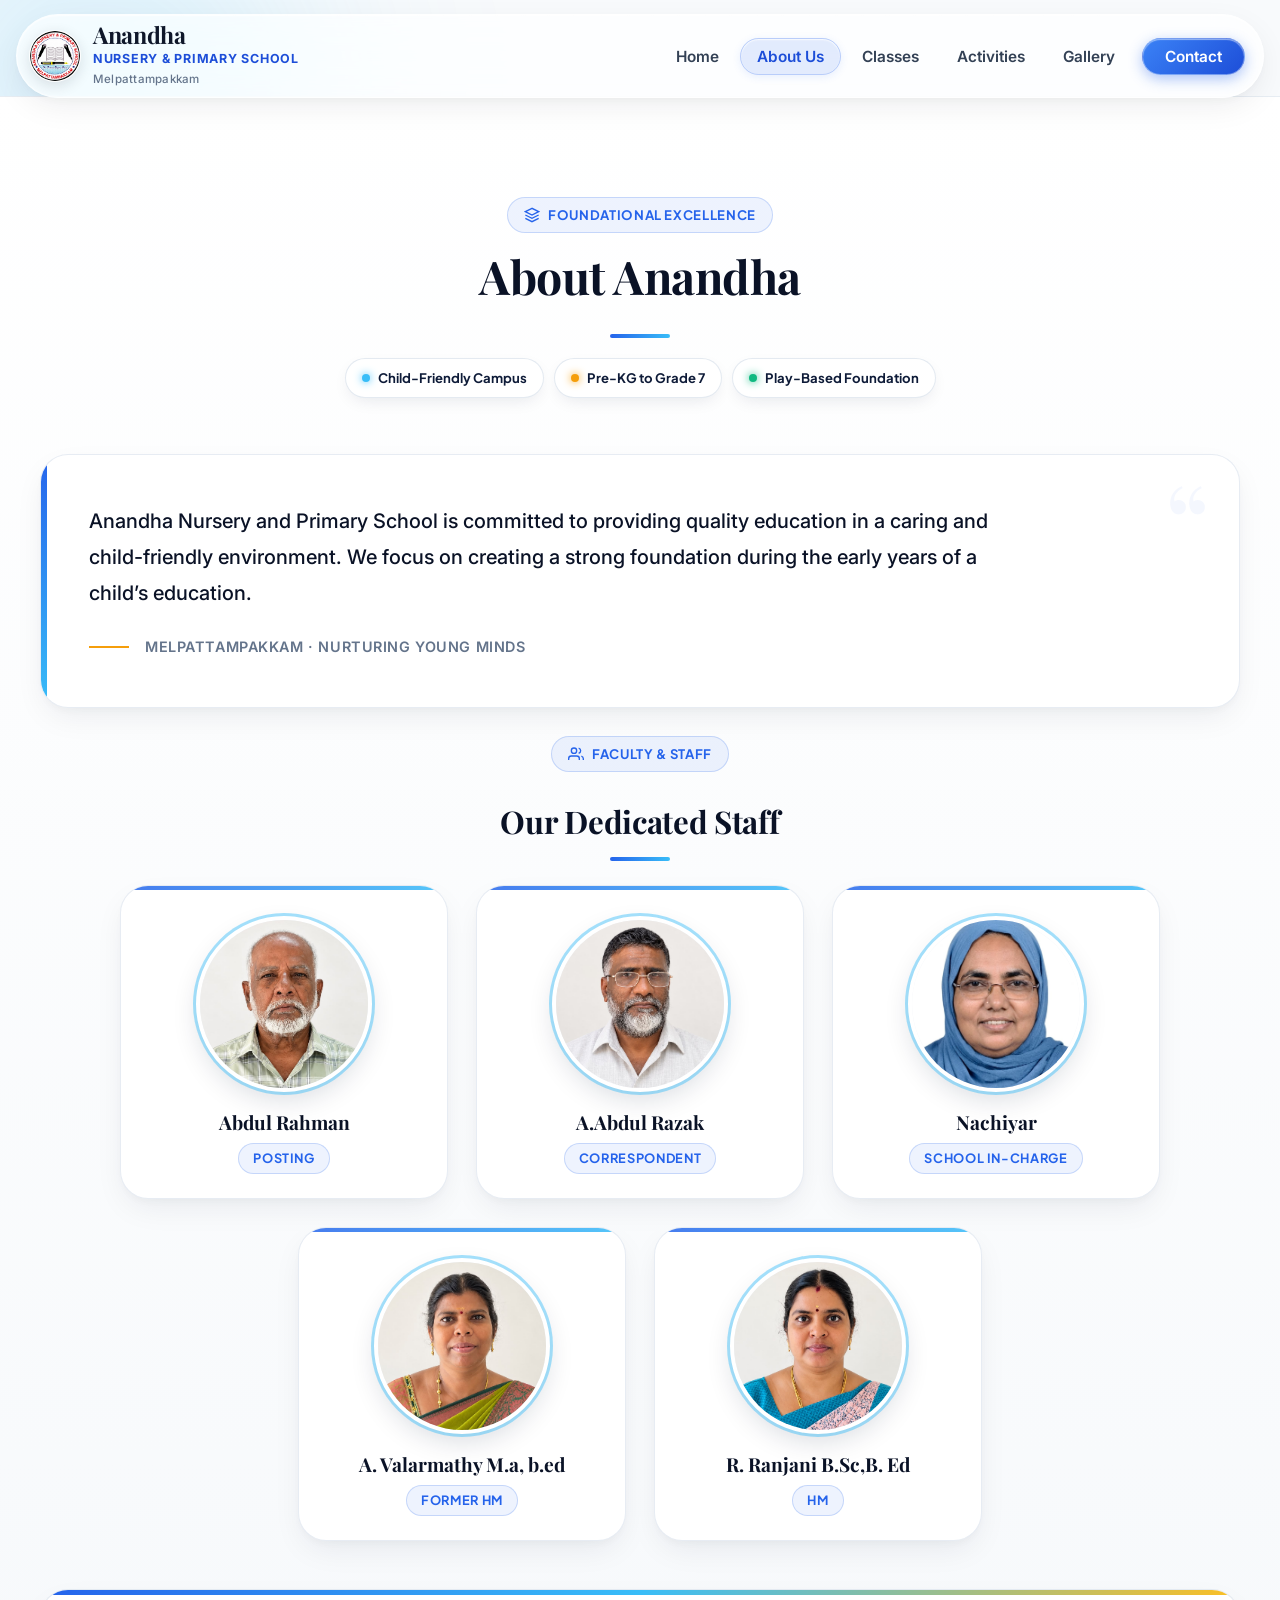
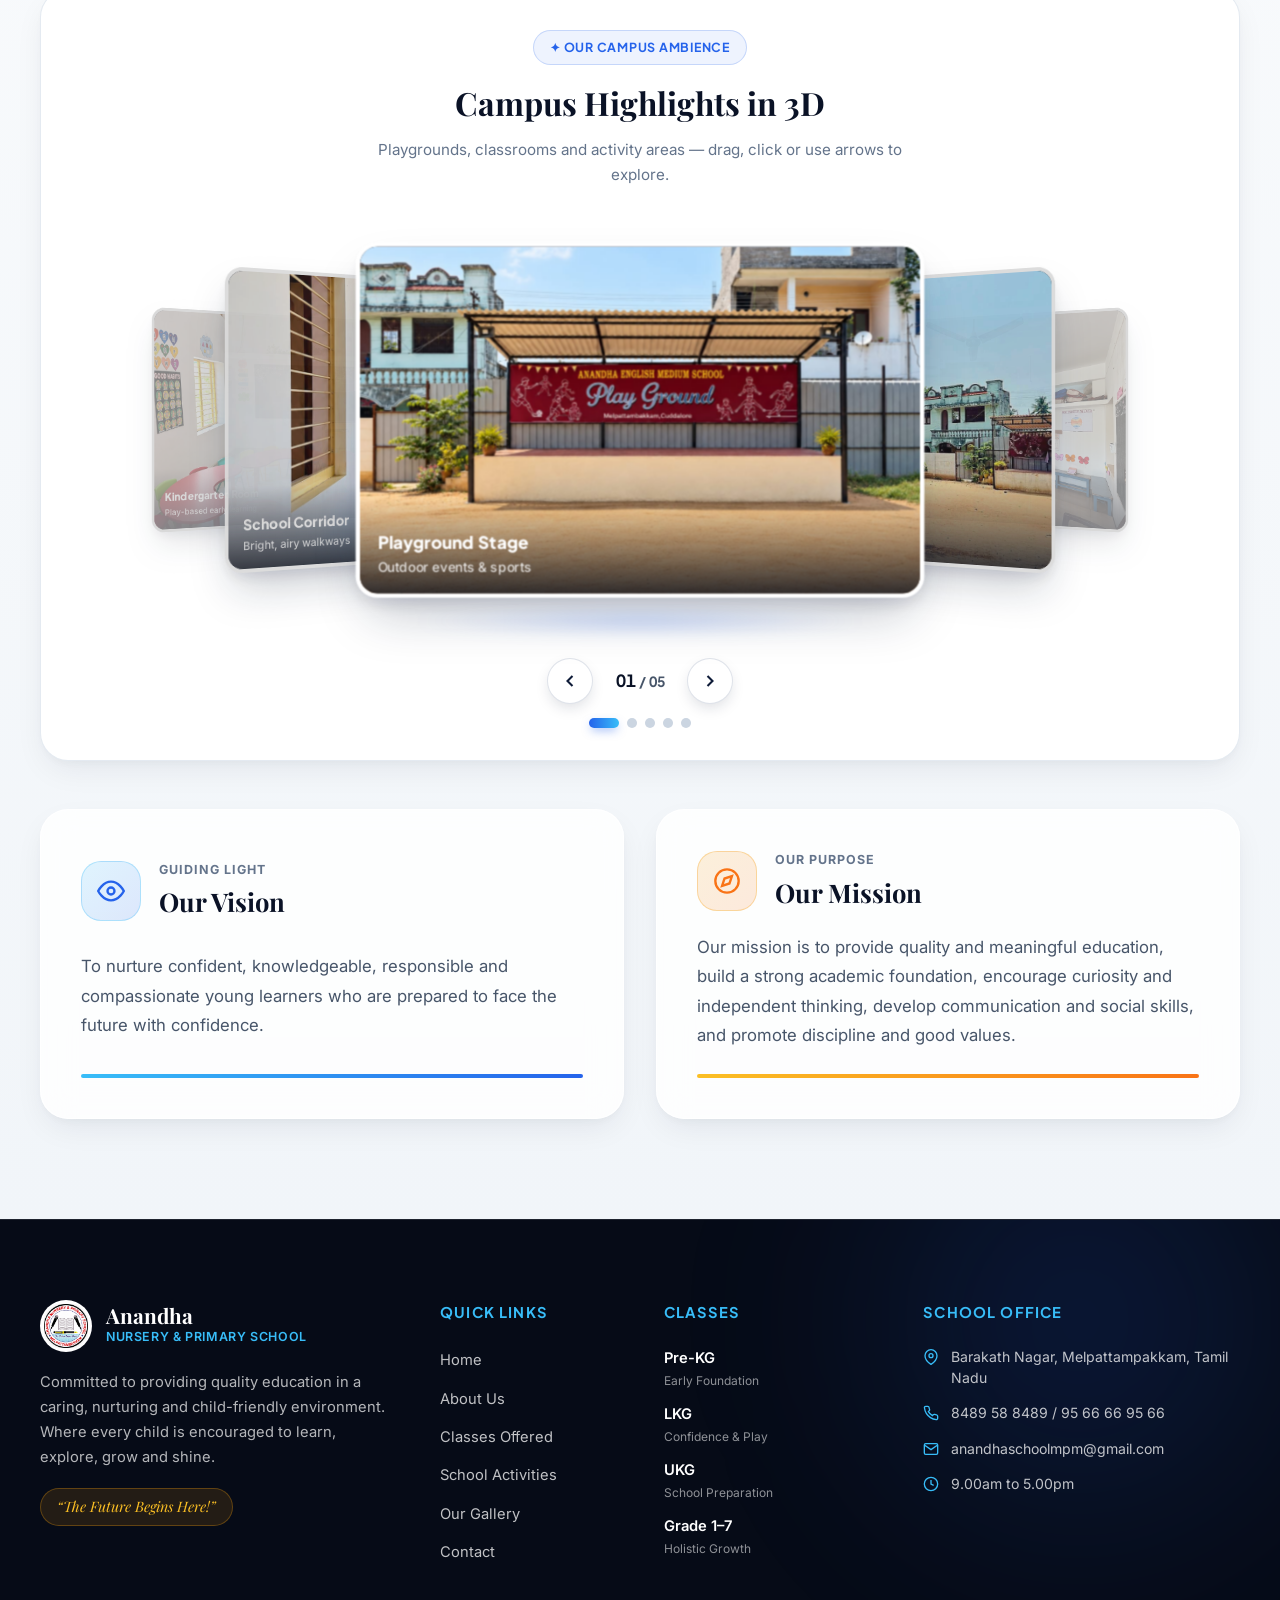
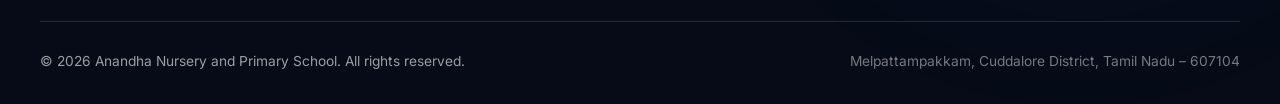
==== commit 9236c95e: "new file:   About Us/Nachiyar.jpeg 	modified:   about.html" ====
--- a/about.html
+++ b/about.html
@@ -522,7 +522,7 @@
                         <!-- Card 3: Nachiyar -->
                         <div class="staff-card">
                             <div class="staff-avatar-wrap">
-                                <img src="About Us/Nachiya.jpeg" alt="Photograph of Nachiyar - Anandha School"
+                                <img src="About Us/Nachiyar.jpeg" alt="Photograph of Nachiyar - Anandha School"
                                     class="staff-avatar-img" loading="lazy" onerror="this.src='logo.jpeg'">
                             </div>
                             <h3 class="staff-name">Nachiyar</h3>
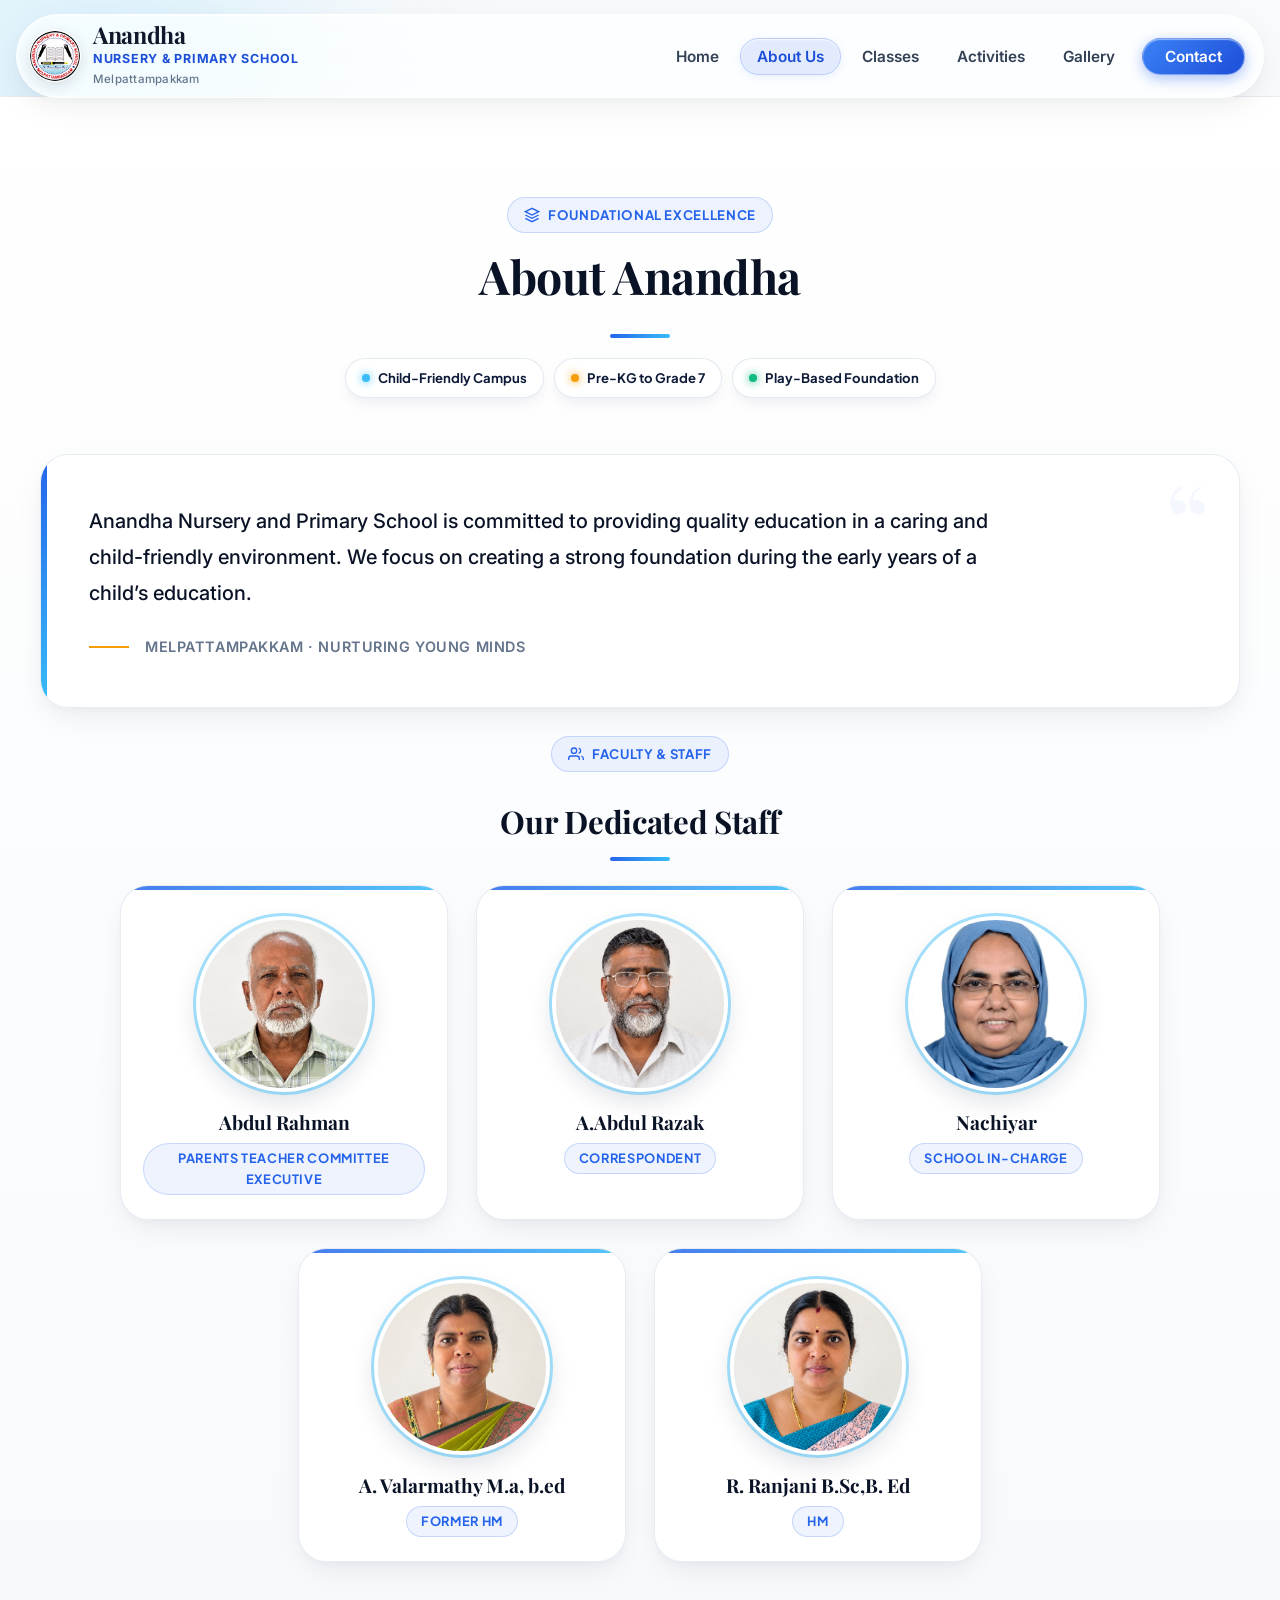
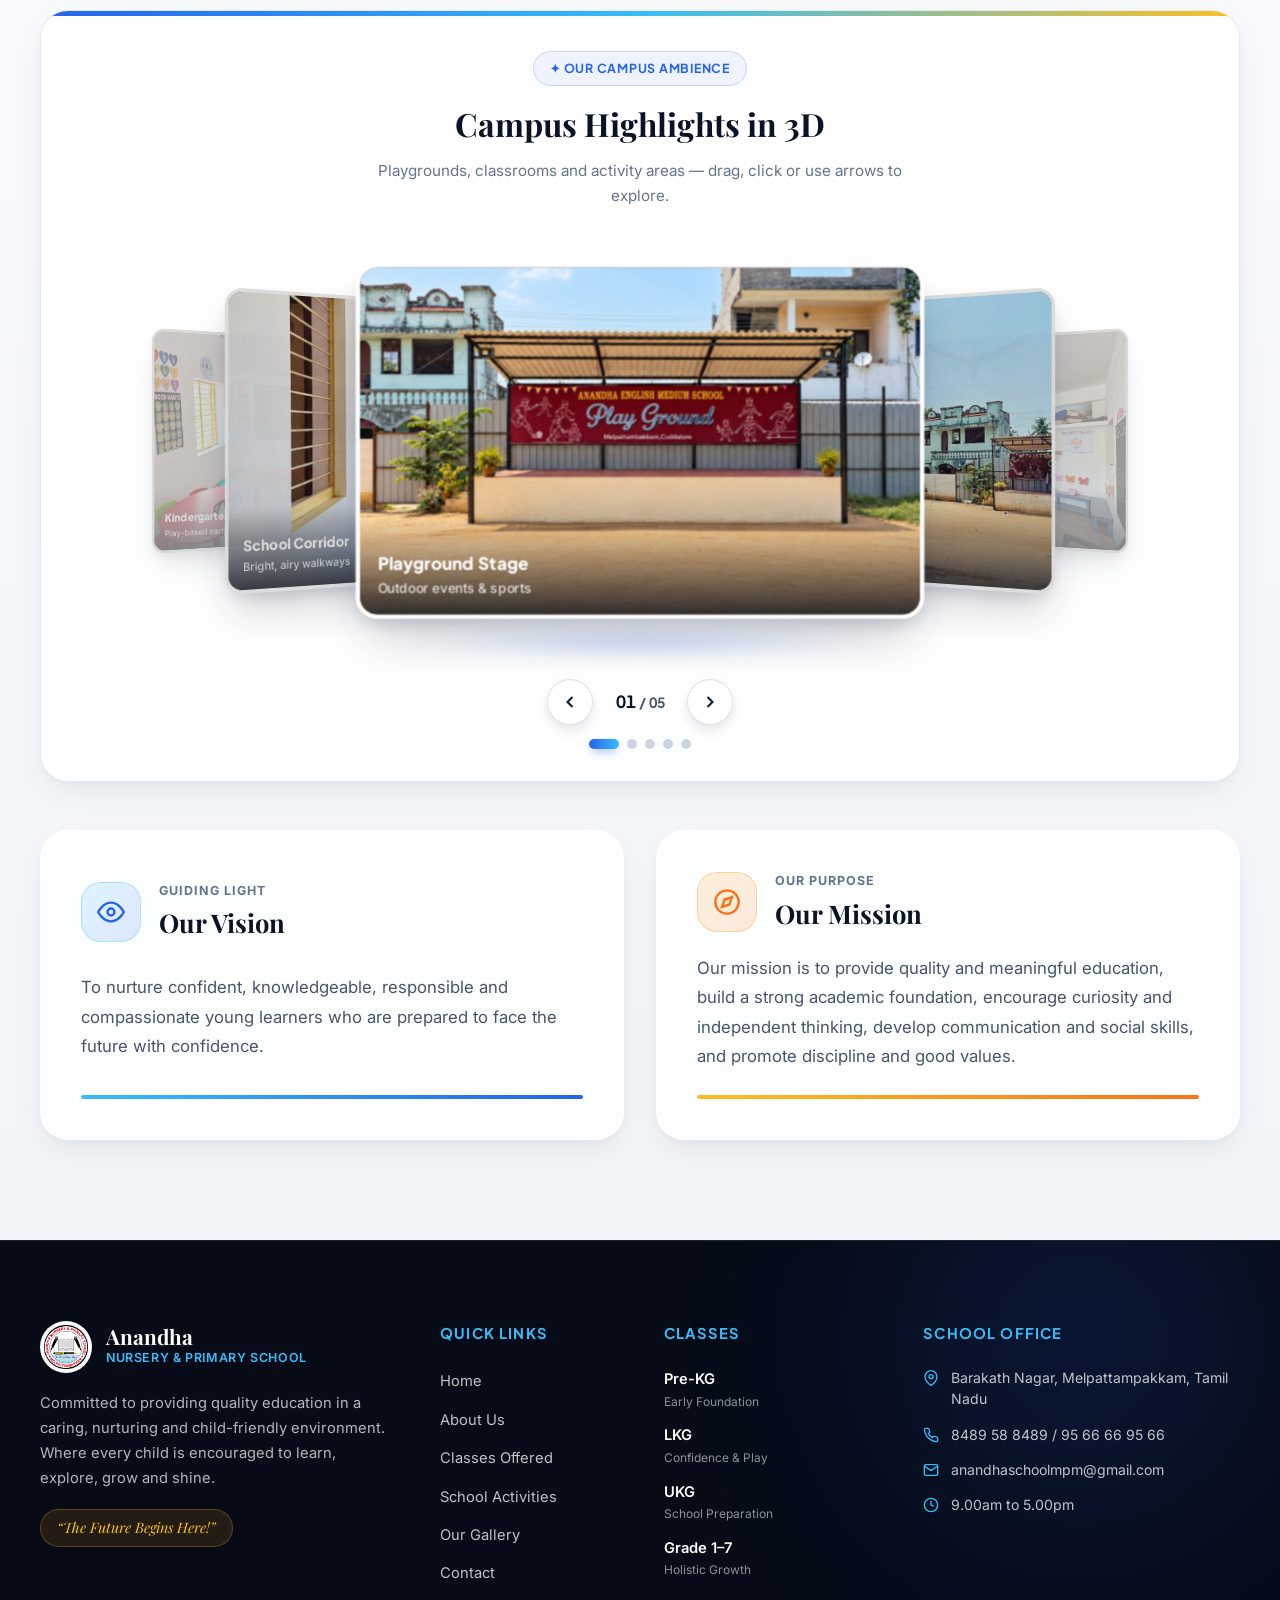
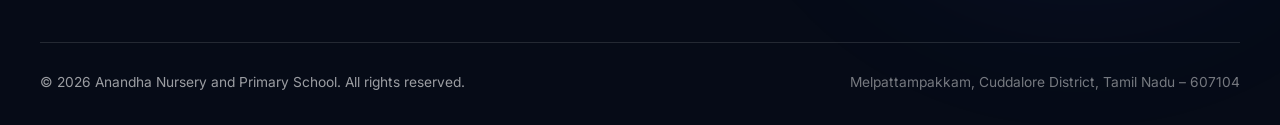
==== commit 67a0ed20: "modified:   about.html" ====
--- a/about.html
+++ b/about.html
@@ -506,7 +506,7 @@
                                     class="staff-avatar-img" loading="lazy" onerror="this.src='logo.jpeg'">
                             </div>
                             <h3 class="staff-name">Abdul Rahman</h3>
-                            <span class="staff-designation">POSTING</span>
+                            <span class="staff-designation">Parents Teacher Committee Executive</span>
                         </div>
 
                         <!-- Card 2: A.Abdul Razak -->
--- a/style.css
+++ b/style.css
@@ -691,23 +691,10 @@
     object-position: center 30%;
 }
 
-/* Subtle, Natural Overlay: Soft contrast on bottom-left for text, transparent on building */
+/* Vignette Overlay Removed (Web PC and Mobile) */
 .hero-image-overlay {
-    position: absolute;
-    inset: 0;
-    background:
-        linear-gradient(to bottom,
-            rgba(6, 11, 23, 0.40) 0%,
-            transparent 18%,
-            transparent 65%,
-            rgba(6, 11, 23, 0.45) 100%),
-        linear-gradient(to right,
-            rgba(6, 11, 23, 0.58) 0%,
-            rgba(6, 11, 23, 0.32) 36%,
-            rgba(6, 11, 23, 0.08) 60%,
-            transparent 100%);
-    pointer-events: none;
-    z-index: 2;
+    display: none !important;
+    background: none !important;
 }
 
 /* Overlay Content (Positioned towards bottom-left gracefully) */
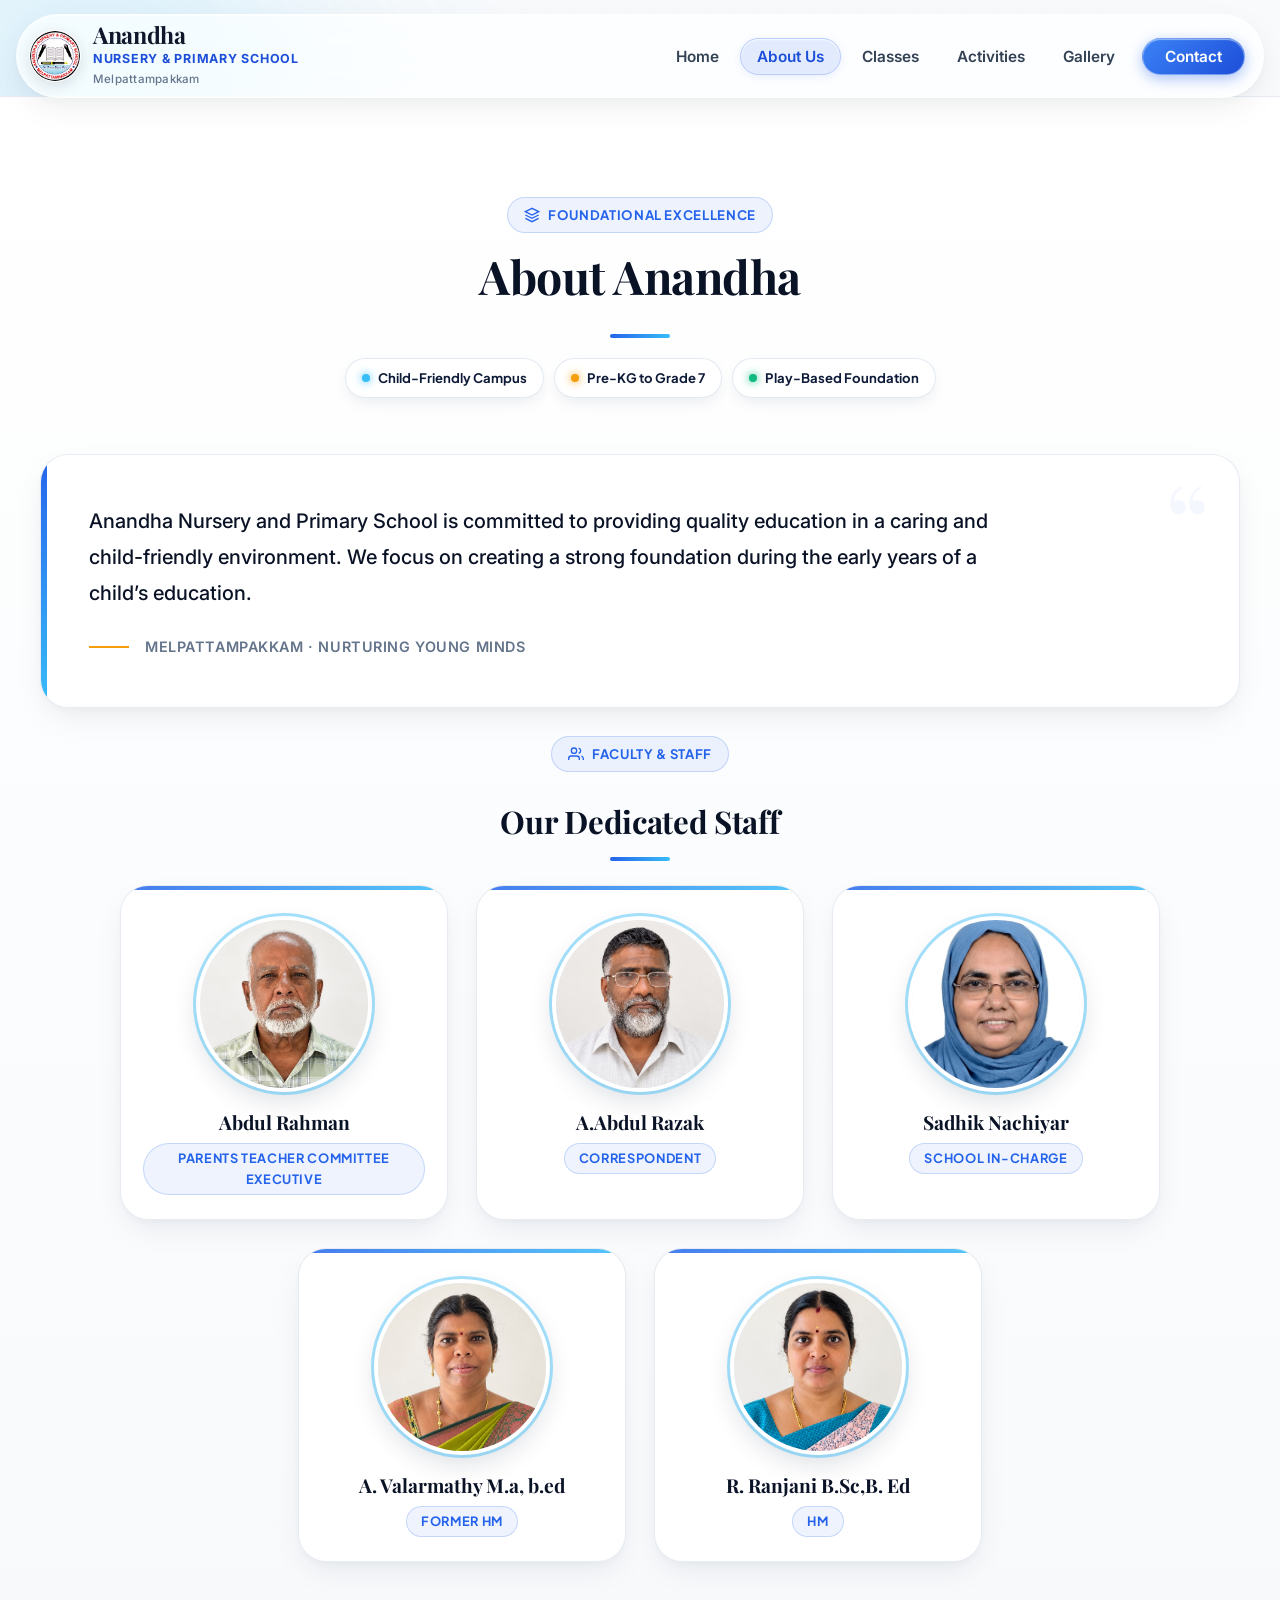
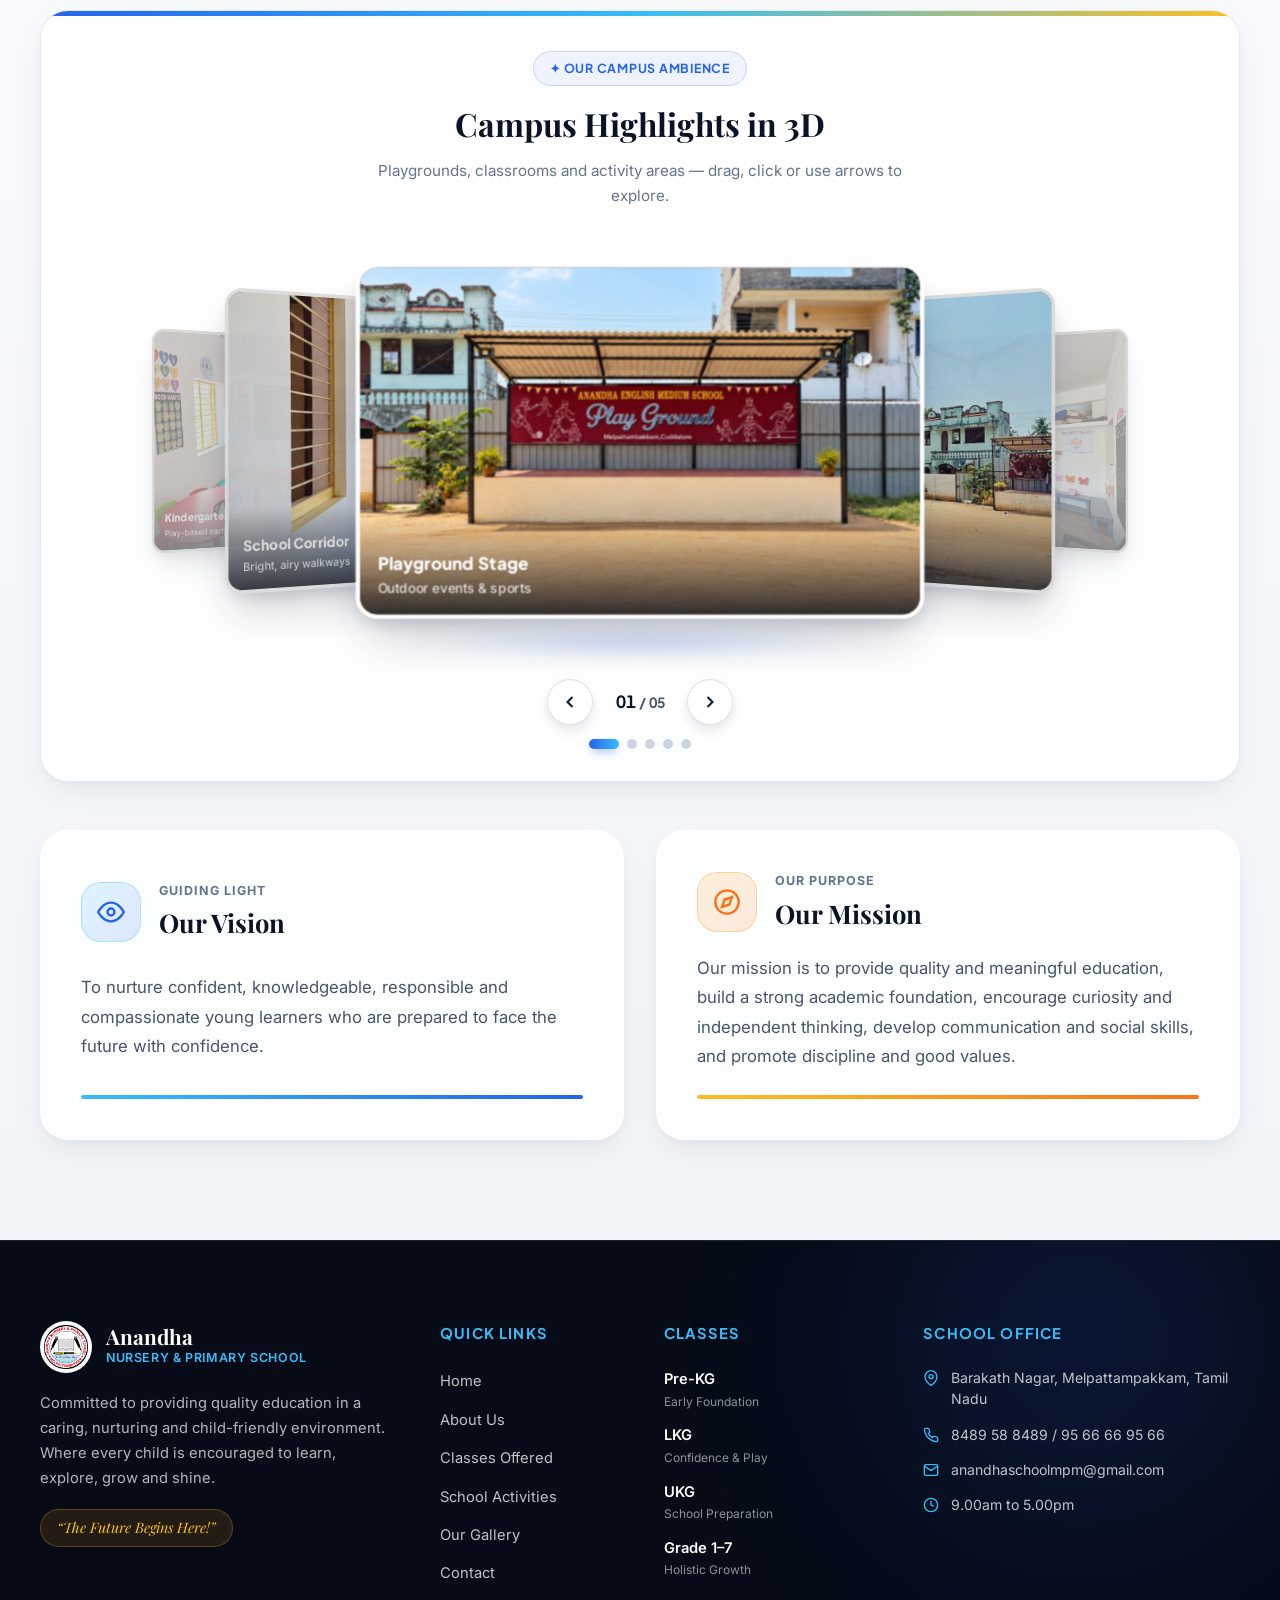
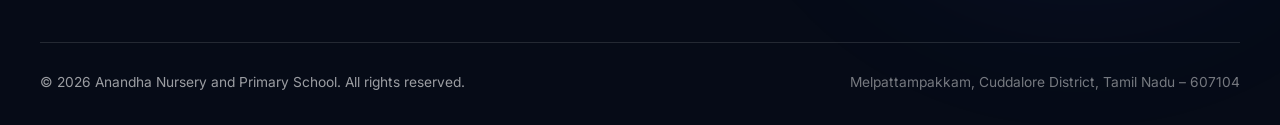
==== commit 7049536e: "Update teacher name to Sadhik Nachiyar in about.html" ====
--- a/about.html
+++ b/about.html
@@ -519,13 +519,13 @@
                             <span class="staff-designation">Correspondent</span>
                         </div>
 
-                        <!-- Card 3: Nachiyar -->
+                        <!-- Card 3: Sadhik Nachiyar -->
                         <div class="staff-card">
                             <div class="staff-avatar-wrap">
-                                <img src="About Us/Nachiyar.jpeg" alt="Photograph of Nachiyar - Anandha School"
+                                <img src="About Us/Nachiyar.jpeg" alt="Photograph of Sadhik Nachiyar - Anandha School"
                                     class="staff-avatar-img" loading="lazy" onerror="this.src='logo.jpeg'">
                             </div>
-                            <h3 class="staff-name">Nachiyar</h3>
+                            <h3 class="staff-name">Sadhik Nachiyar</h3>
                             <span class="staff-designation">School In-Charge</span>
                         </div>
 
